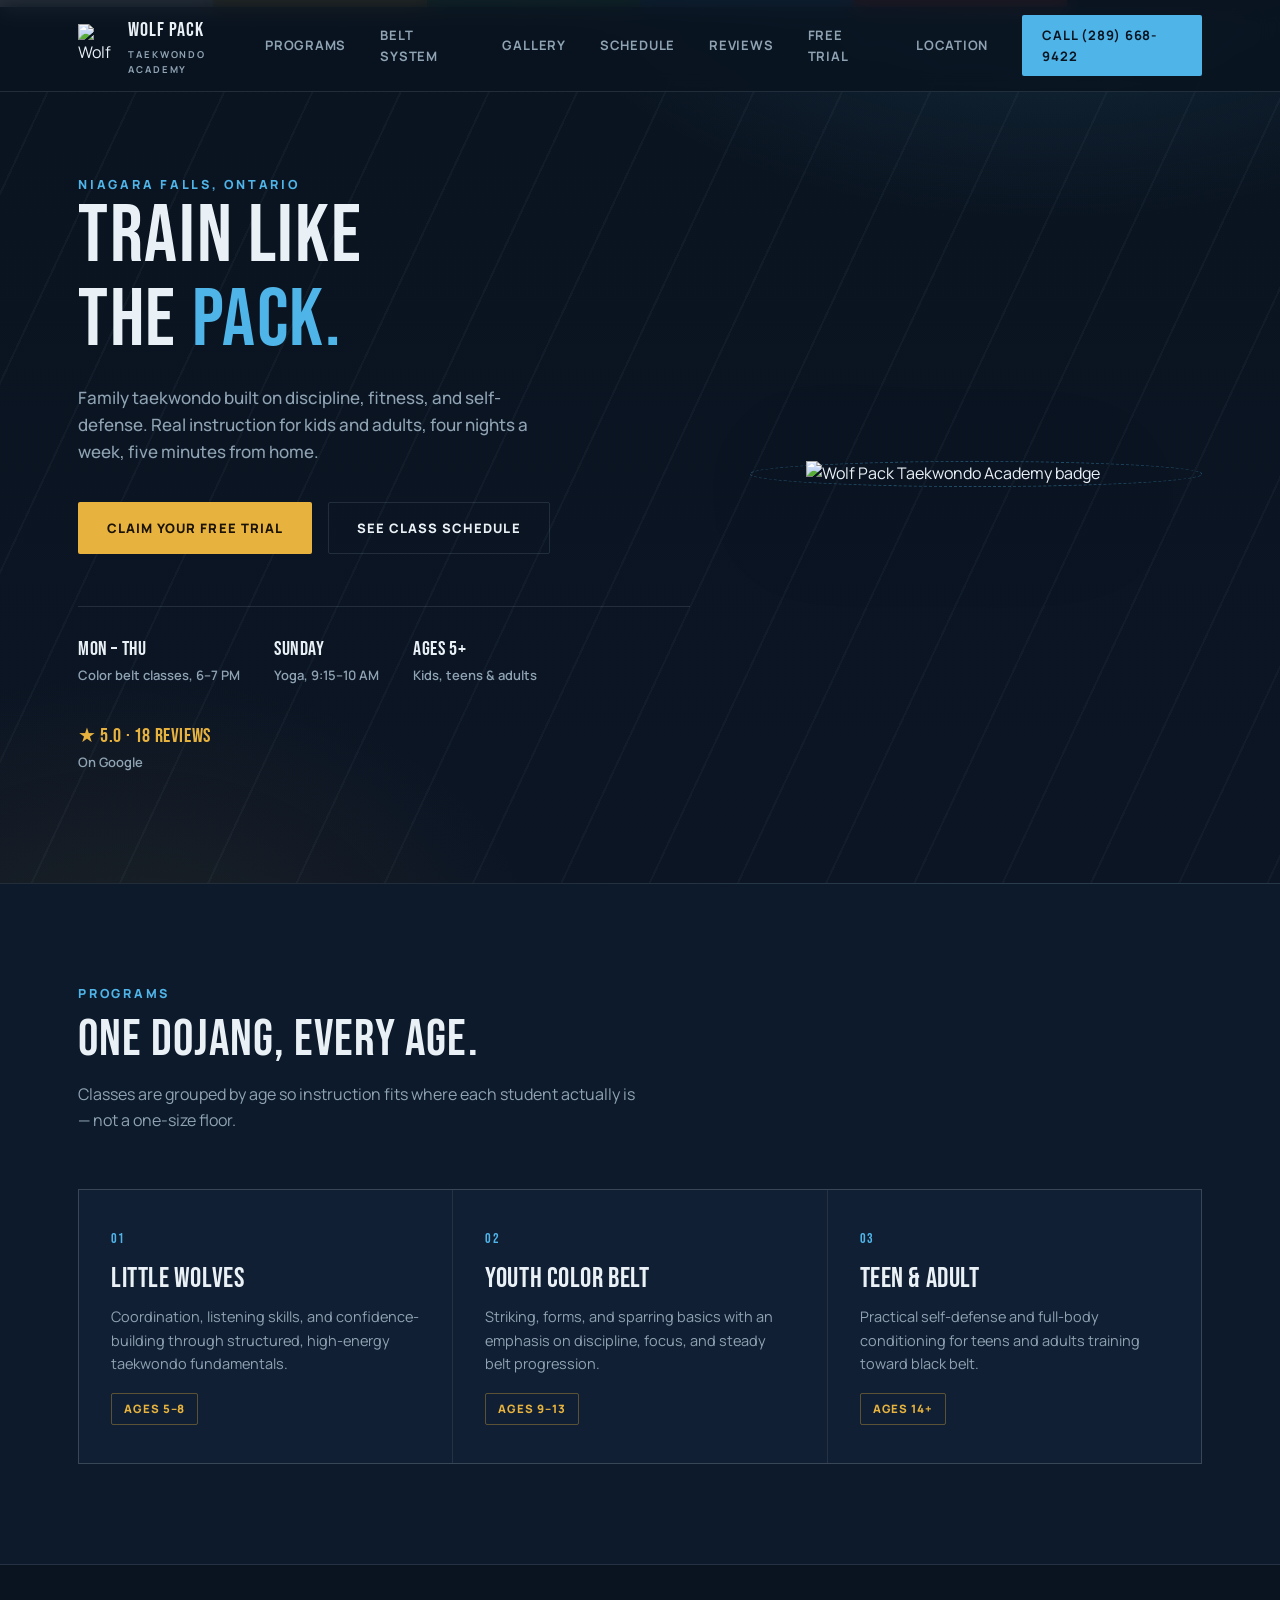
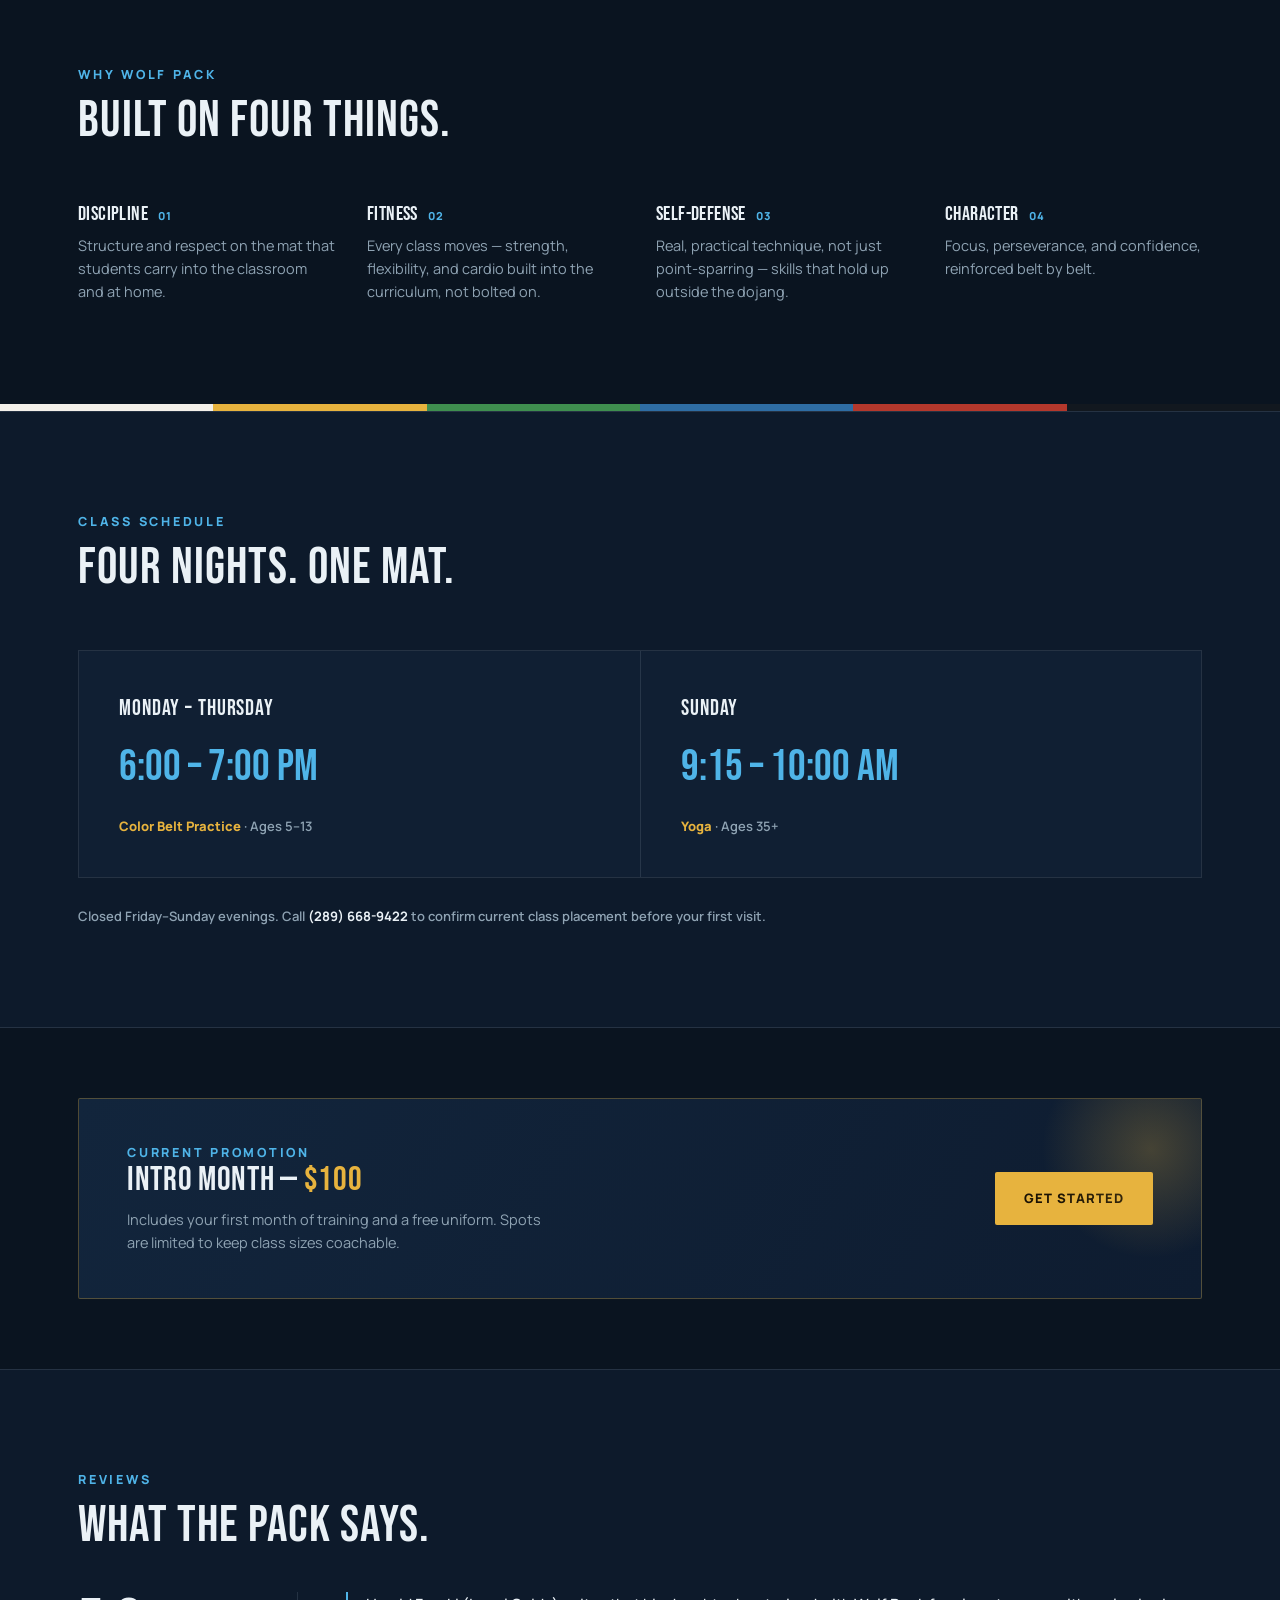
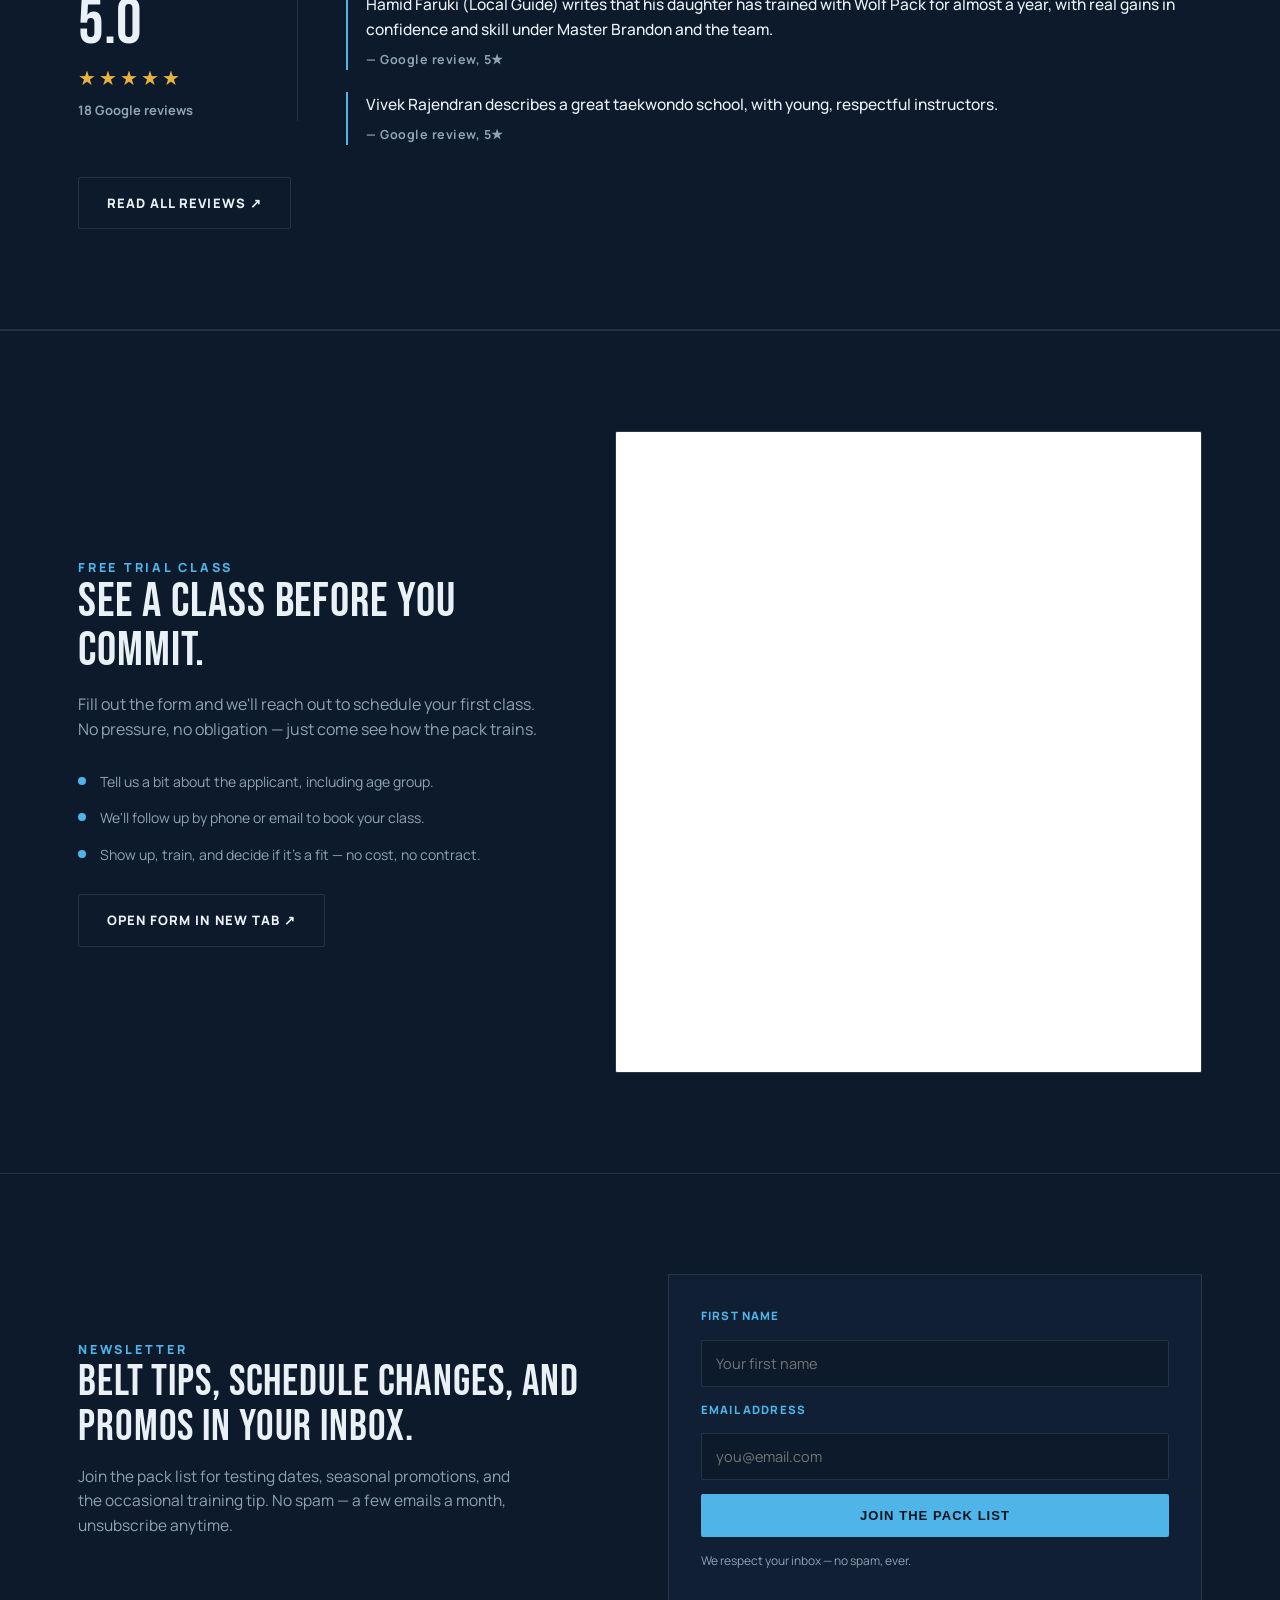
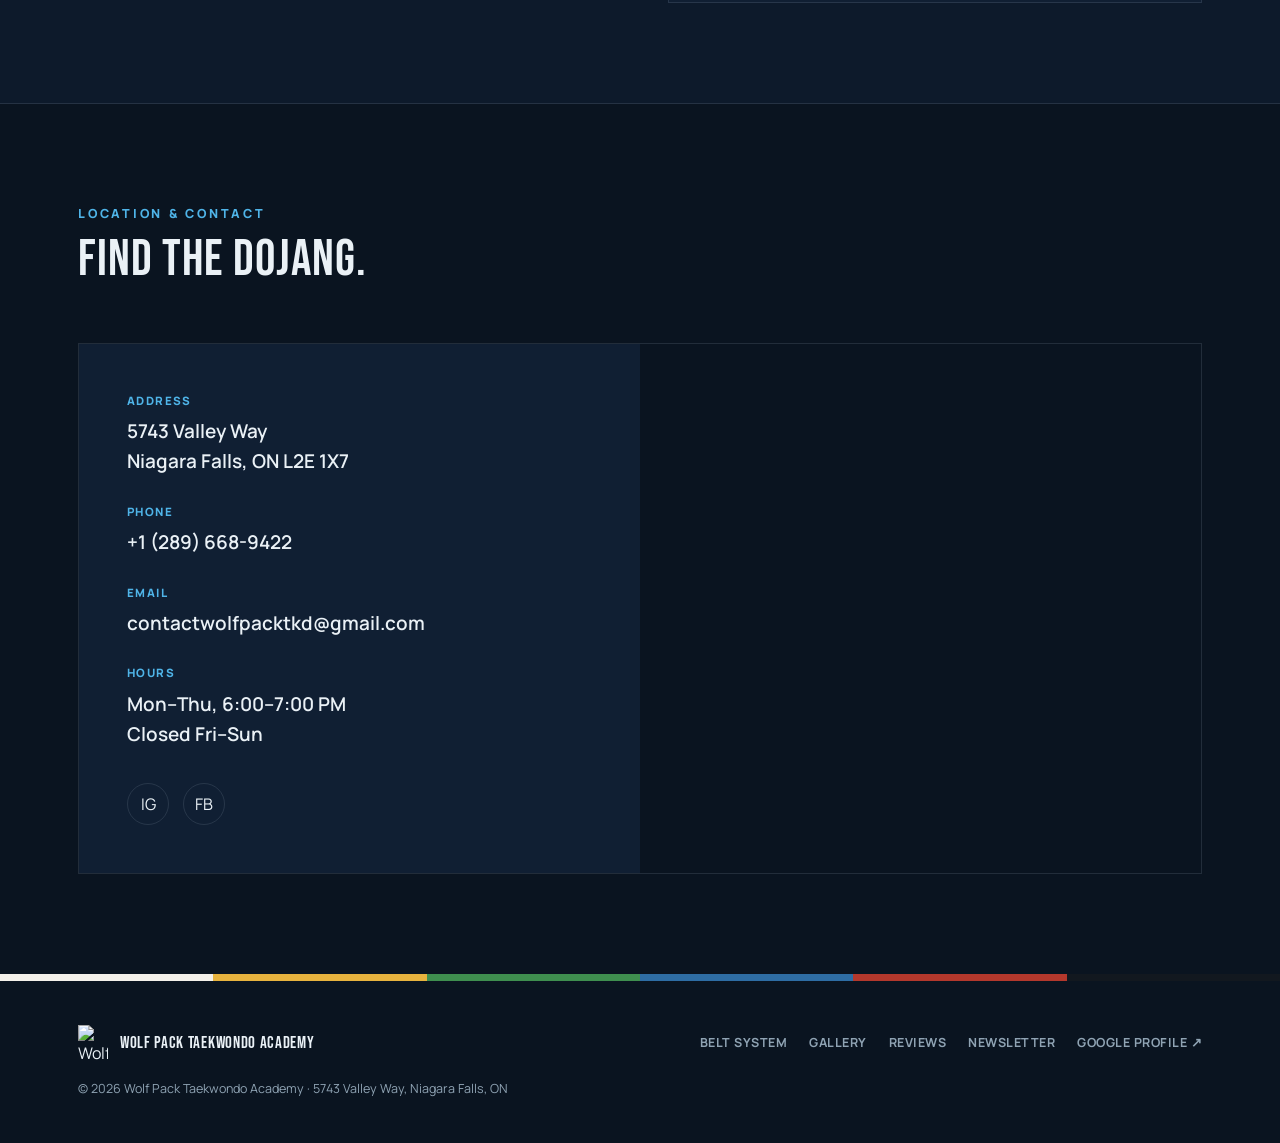
==== index.html @ 673fac6e "Update favicon link in index.html" ====
<!DOCTYPE html>
<html lang="en">
<head>
<meta charset="UTF-8">
<meta name="viewport" content="width=device-width, initial-scale=1.0">
<title>Wolf Pack Taekwondo Academy | Niagara Falls, ON</title>
<meta name="description" content="Family-friendly taekwondo in Niagara Falls. Kids and adult classes, self-defense, discipline, and fitness. Free trial class available.">
<link rel="icon" href="F76DD7DD-0D7C-486C-907F-10BBD2CFDD7D.JPG">
<link rel="preconnect" href="https://fonts.googleapis.com">
<link rel="preconnect" href="https://fonts.gstatic.com" crossorigin>
<link href="https://fonts.googleapis.com/css2?family=Bebas+Neue&family=Manrope:wght@400;500;600;700;800&display=swap" rel="stylesheet">
<style>
  :root{
    --ink:#0A1420;
    --panel:#101F33;
    --panel-2:#0D1A2B;
    --line: rgba(143,163,179,0.18);
    --steel:#8FA3B3;
    --frost:#EAF1F6;
    --ice:#4FB4E8;
    --ice-dim: rgba(79,180,232,0.14);
    --gold:#E7B33E;
    --belt-white:#F4F1EA;
    --belt-yellow:#E7B33E;
    --belt-green:#3F8F4F;
    --belt-blue:#2E6DA4;
    --belt-red:#B4382C;
    --belt-black:#12181F;
    --radius: 2px;
  }
  *{box-sizing:border-box; margin:0; padding:0;}
  html{scroll-behavior:smooth;}
  body{
    background:var(--ink);
    color:var(--frost);
    font-family:'Manrope', sans-serif;
    font-weight:400;
    line-height:1.6;
    -webkit-font-smoothing:antialiased;
    overflow-x:hidden;
  }
  h1,h2,h3,h4{
    font-family:'Bebas Neue', sans-serif;
    font-weight:400;
    letter-spacing:0.02em;
    line-height:1.02;
    text-transform:uppercase;
  }
  a{color:inherit; text-decoration:none;}
  img{max-width:100%; display:block;}
  .wrap{max-width:1180px; margin:0 auto; padding:0 28px;}
  .eyebrow{
    font-family:'Manrope', sans-serif;
    font-size:12.5px;
    font-weight:800;
    letter-spacing:0.22em;
    text-transform:uppercase;
    color:var(--ice);
  }

  /* ---------- Belt rank bar (signature element) ---------- */
  .beltbar{
    display:flex;
    width:100%;
    height:7px;
  }
  .beltbar span{flex:1; height:100%;}
  .beltbar .b-white{background:var(--belt-white);}
  .beltbar .b-yellow{background:var(--belt-yellow);}
  .beltbar .b-green{background:var(--belt-green);}
  .beltbar .b-blue{background:var(--belt-blue);}
  .beltbar .b-red{background:var(--belt-red);}
  .beltbar .b-black{background:var(--belt-black);}

  /* ---------- Nav ---------- */
  header{
    position:fixed; top:0; left:0; right:0; z-index:100;
    background:rgba(10,20,32,0.88);
    backdrop-filter: blur(10px);
    border-bottom:1px solid var(--line);
  }
  .navrow{
    display:flex; align-items:center; justify-content:space-between;
    padding:14px 28px;
    max-width:1180px; margin:0 auto;
  }
  .brand{display:flex; align-items:center; gap:12px;}
  .brand img{width:38px; height:44px; object-fit:contain;}
  .brand .name{font-family:'Bebas Neue'; font-size:20px; letter-spacing:0.05em;}
  .brand .name small{display:block; font-family:'Manrope'; font-size:9.5px; letter-spacing:0.2em; color:var(--steel); font-weight:700; text-transform:uppercase; margin-top:1px;}
  nav.links{display:flex; align-items:center; gap:34px;}
  nav.links a{
    font-size:13px; font-weight:700; letter-spacing:0.06em; text-transform:uppercase;
    color:var(--steel); transition:color .2s;
    position:relative;
  }
  nav.links a:hover{color:var(--frost);}
  .navcta{
    background:var(--ice); color:var(--ink) !important; padding:10px 20px;
    font-size:12.5px; font-weight:800; letter-spacing:0.08em; text-transform:uppercase;
    border-radius:var(--radius);
  }
  .navcta:hover{background:var(--frost);}
  .menutoggle{display:none; flex-direction:column; gap:5px; background:none; border:none; cursor:pointer; padding:6px;}
  .menutoggle span{width:24px; height:2px; background:var(--frost);}

  /* ---------- Hero ---------- */
  .hero{
    position:relative;
    padding:168px 0 110px;
    background:
      radial-gradient(ellipse 900px 500px at 82% -10%, rgba(79,180,232,0.16), transparent 60%),
      radial-gradient(ellipse 700px 500px at 10% 110%, rgba(231,179,62,0.08), transparent 60%),
      linear-gradient(180deg, #0A1420 0%, #0B1524 100%);
    border-bottom:1px solid var(--line);
    overflow:hidden;
  }
  .hero::before{
    content:"";
    position:absolute; inset:0;
    background-image:
      repeating-linear-gradient(115deg, transparent 0 78px, rgba(143,163,179,0.05) 78px 80px);
    pointer-events:none;
  }
  .herogrid{
    display:grid; grid-template-columns:1.15fr 0.85fr; gap:60px; align-items:center;
    position:relative;
  }
  .hero h1{
    font-size:clamp(48px, 6.4vw, 92px);
    color:var(--frost);
  }
  .hero h1 .accent{color:var(--ice);}
  .hero p.lede{
    margin-top:22px; max-width:480px; color:var(--steel); font-size:17px; font-weight:500;
  }
  .herobtns{display:flex; gap:16px; margin-top:36px; flex-wrap:wrap;}
  .btn{
    display:inline-flex; align-items:center; gap:10px;
    padding:15px 28px; font-size:13px; font-weight:800; letter-spacing:0.08em; text-transform:uppercase;
    border-radius:var(--radius); transition:transform .18s ease, background .2s, color .2s, border-color .2s;
    border:1px solid transparent;
  }
  .btn-primary{background:var(--gold); color:#1A1204;}
  .btn-primary:hover{transform:translateY(-2px); background:#F2C462;}
  .btn-ghost{border-color:var(--line); color:var(--frost);}
  .btn-ghost:hover{border-color:var(--ice); color:var(--ice); transform:translateY(-2px);}
  .herobadge{
    position:relative;
    display:flex; align-items:center; justify-content:center;
  }
  .herobadge .ring{
    position:absolute; inset:0; border-radius:50%;
    border:1px dashed rgba(79,180,232,0.35);
    animation: spin 34s linear infinite;
  }
  .herobadge img{
    width:100%; max-width:340px; border-radius:0;
    filter:drop-shadow(0 24px 50px rgba(0,0,0,0.55));
  }
  @keyframes spin{ to{ transform:rotate(360deg); } }
  @media (prefers-reduced-motion: reduce){ .herobadge .ring{animation:none;} }

  .hero-meta{
    display:flex; gap:34px; margin-top:52px; flex-wrap:wrap;
    border-top:1px solid var(--line); padding-top:26px;
  }
  .hero-meta div{font-size:13px; color:var(--steel); font-weight:600;}
  .hero-meta div b{display:block; color:var(--frost); font-family:'Bebas Neue'; font-size:20px; letter-spacing:0.03em; font-weight:400;}

  /* ---------- Section shell ---------- */
  section{padding:100px 0;}
  .sectionhead{max-width:640px; margin-bottom:56px;}
  .sectionhead h2{font-size:clamp(34px,4vw,52px); margin-top:10px; color:var(--frost);}
  .sectionhead p{color:var(--steel); margin-top:16px; font-size:16px; max-width:560px;}

  /* ---------- Programs ---------- */
  .programs{background:var(--panel-2); border-bottom:1px solid var(--line);}
  .progrid{display:grid; grid-template-columns:repeat(3, 1fr); gap:1px; background:var(--line); border:1px solid var(--line);}
  .progcard{
    background:var(--panel); padding:38px 32px; position:relative;
    transition:background .25s;
  }
  .progcard:hover{background:#132842;}
  .progcard .num{font-family:'Bebas Neue'; font-size:14px; color:var(--ice); letter-spacing:0.1em;}
  .progcard h3{font-size:28px; margin-top:14px; color:var(--frost);}
  .progcard p{color:var(--steel); font-size:14.5px; margin-top:12px;}
  .progcard .agepill{
    display:inline-block; margin-top:18px; font-size:11.5px; font-weight:800; letter-spacing:0.08em;
    text-transform:uppercase; color:var(--gold); border:1px solid rgba(231,179,62,0.35); padding:6px 12px; border-radius:2px;
  }

  /* ---------- Values ---------- */
  .values{padding-top:100px;}
  .valuegrid{display:grid; grid-template-columns:repeat(4,1fr); gap:32px;}
  .valuecard h4{font-size:20px; color:var(--frost); display:flex; align-items:baseline; gap:10px;}
  .valuecard h4 span{font-family:'Manrope'; font-size:11px; color:var(--ice); font-weight:800; letter-spacing:0.1em;}
  .valuecard p{color:var(--steel); font-size:14.5px; margin-top:10px;}

  /* ---------- Schedule ---------- */
  .schedule{background:var(--panel-2); border-top:1px solid var(--line); border-bottom:1px solid var(--line);}
  .schedwrap{display:grid; grid-template-columns:1fr 1fr; gap:0; border:1px solid var(--line);}
  .schedcol{padding:40px; background:var(--panel);}
  .schedcol + .schedcol{border-left:1px solid var(--line);}
  .schedcol .day{font-family:'Bebas Neue'; font-size:22px; letter-spacing:0.04em; color:var(--frost);}
  .schedcol .time{font-family:'Bebas Neue'; font-size:44px; color:var(--ice); margin-top:6px;}
  .schedcol .tag{margin-top:14px; font-size:13px; color:var(--steel); font-weight:600;}
  .schedcol .tag b{color:var(--gold); font-weight:800;}
  .closednote{margin-top:28px; font-size:13px; color:var(--steel); font-weight:600;}
  .closednote b{color:var(--frost);}

  /* ---------- Promo ---------- */
  .promo{
    padding:70px 0;
  }
  .promobox{
    display:flex; align-items:center; justify-content:space-between; gap:40px; flex-wrap:wrap;
    background:linear-gradient(120deg, #12253C, #0E1C30);
    border:1px solid rgba(231,179,62,0.3);
    padding:44px 48px;
    border-radius:2px;
    position:relative;
    overflow:hidden;
  }
  .promobox::after{
    content:"";
    position:absolute; right:-60px; top:-60px; width:220px; height:220px;
    background:radial-gradient(circle, rgba(231,179,62,0.25), transparent 70%);
  }
  .promobox h3{font-size:34px; color:var(--frost);}
  .promobox h3 span{color:var(--gold);}
  .promobox p{color:var(--steel); margin-top:10px; font-size:14.5px; max-width:420px;}

  /* ---------- CTA / Free trial ---------- */
  .trial{background:var(--panel-2); border-top:1px solid var(--line);}
  .trialgrid{display:grid; grid-template-columns:0.9fr 1.1fr; gap:56px; align-items:center;}
  .trialgrid h2{font-size:clamp(32px,4vw,48px); color:var(--frost);}
  .trialgrid p{color:var(--steel); margin-top:16px; font-size:16px; max-width:460px;}
  .trialsteps{margin-top:28px; display:flex; flex-direction:column; gap:14px;}
  .trialsteps div{display:flex; gap:14px; align-items:flex-start; font-size:14px; color:var(--steel);}
  .trialsteps .dot{width:8px; height:8px; border-radius:50%; background:var(--ice); margin-top:6px; flex-shrink:0;}
  .trialframe{
    border:1px solid var(--line); background:var(--panel); border-radius:2px; overflow:hidden;
  }
  .trialframe iframe{width:100%; height:640px; border:none; display:block; background:#fff;}

  /* ---------- Contact ---------- */
  .contact{padding-top:100px;}
  .contactgrid{display:grid; grid-template-columns:1fr 1fr; gap:0; border:1px solid var(--line);}
  .contactinfo{padding:48px; background:var(--panel);}
  .contactinfo .row{margin-bottom:26px;}
  .contactinfo .row .lbl{font-size:11.5px; font-weight:800; letter-spacing:0.12em; text-transform:uppercase; color:var(--ice);}
  .contactinfo .row .val{font-size:19px; margin-top:6px; color:var(--frost); font-weight:600;}
  .contactinfo .row .val a:hover{color:var(--ice);}
  .socialrow{display:flex; gap:14px; margin-top:34px;}
  .socialrow a{
    width:42px; height:42px; border:1px solid var(--line); border-radius:50%;
    display:flex; align-items:center; justify-content:center; transition:.2s;
  }
  .socialrow a:hover{border-color:var(--ice); color:var(--ice);}
  .mapbox iframe{width:100%; height:100%; min-height:420px; border:none; filter:grayscale(0.3) contrast(1.05);}

  /* ---------- Reviews teaser ---------- */
  .reviewsteaser{background:var(--panel-2); border-top:1px solid var(--line); border-bottom:1px solid var(--line);}
  .ratingrow{display:grid; grid-template-columns:220px 1fr; gap:48px; align-items:flex-start;}
  .ratingbig{display:flex; flex-direction:column; gap:6px; border-right:1px solid var(--line); padding-right:40px;}
  .ratingbig .num{font-family:'Bebas Neue'; font-size:64px; color:var(--frost); line-height:1;}
  .ratingbig .stars{color:var(--gold); font-size:20px; letter-spacing:3px;}
  .ratingbig .count{font-size:13px; color:var(--steel); font-weight:700;}
  .teaserquotes{display:flex; flex-direction:column; gap:22px;}
  .teaserquotes blockquote{font-size:15.5px; color:var(--frost); font-weight:500; line-height:1.6; border-left:2px solid var(--ice); padding-left:18px;}
  .teaserquotes blockquote cite{display:block; margin-top:8px; font-style:normal; font-size:12.5px; color:var(--steel); font-weight:700; letter-spacing:0.04em;}
  @media (max-width:700px){ .ratingrow{grid-template-columns:1fr;} .ratingbig{border-right:none; border-bottom:1px solid var(--line); padding-right:0; padding-bottom:24px; flex-direction:row; align-items:baseline; gap:14px;} }

  /* ---------- Newsletter ---------- */
  .newsletter{background:var(--panel-2); border-top:1px solid var(--line); border-bottom:1px solid var(--line);}
  .newsgrid{display:grid; grid-template-columns:1fr 1fr; gap:56px; align-items:center;}
  .newsgrid h2{font-size:clamp(30px,3.6vw,44px); color:var(--frost);}
  .newsgrid p{color:var(--steel); margin-top:14px; font-size:15.5px; max-width:440px;}
  .newsform{display:flex; flex-direction:column; gap:14px; background:var(--panel); border:1px solid var(--line); padding:32px;}
  .newsform label{font-size:11.5px; font-weight:800; letter-spacing:0.1em; text-transform:uppercase; color:var(--ice);}
  .newsform input[type="email"], .newsform input[type="text"]{
    width:100%; padding:13px 14px; background:var(--panel-2); border:1px solid var(--line); color:var(--frost);
    font-family:'Manrope'; font-size:14.5px; border-radius:2px; outline:none; transition:border-color .2s;
  }
  .newsform input[type="email"]:focus, .newsform input[type="text"]:focus{border-color:var(--ice);}
  .newsform button{
    background:var(--ice); color:var(--ink); border:none; padding:14px 20px; font-weight:800;
    font-size:13px; letter-spacing:0.08em; text-transform:uppercase; cursor:pointer; border-radius:2px; transition:background .2s;
  }
  .newsform button:hover{background:var(--frost);}
  .newsform .fineprint{font-size:12px; color:var(--steel);}
  /* honeypot field, hidden from real users */
  .hp-field{position:absolute; left:-9999px; top:-9999px;}

  /* ---------- Footer ---------- */
  footer{padding:44px 0; background:var(--ink);}
  .footrow{display:flex; align-items:center; justify-content:space-between; flex-wrap:wrap; gap:18px;}
  .footbrand{display:flex; align-items:center; gap:12px;}
  .footbrand img{width:30px; height:36px; object-fit:contain;}
  .footbrand span{font-family:'Bebas Neue'; font-size:17px; letter-spacing:0.04em;}
  footer .fine{font-size:12.5px; color:var(--steel);}
  .footlinks{display:flex; gap:22px; flex-wrap:wrap;}
  .footlinks a{font-size:12.5px; font-weight:700; letter-spacing:0.04em; text-transform:uppercase; color:var(--steel); transition:color .2s;}
  .footlinks a:hover{color:var(--ice);}
  footer .footrow{align-items:center;}

  @media (max-width: 880px){
    nav.links{display:none;}
    .menutoggle{display:flex;}
    .herogrid{grid-template-columns:1fr; gap:44px;}
    .herobadge{order:-1; max-width:260px; margin:0 auto;}
    .progrid{grid-template-columns:1fr;}
    .valuegrid{grid-template-columns:1fr 1fr;}
    .schedwrap{grid-template-columns:1fr;}
    .schedcol + .schedcol{border-left:none; border-top:1px solid var(--line);}
    .trialgrid{grid-template-columns:1fr;}
    .contactgrid{grid-template-columns:1fr;}
    .promobox{flex-direction:column; align-items:flex-start;}
  }
  @media (max-width: 520px){
    .valuegrid{grid-template-columns:1fr;}
    .hero{padding:140px 0 80px;}
  }
</style>
</head>
<body>

<div class="beltbar" aria-hidden="true">
  <span class="b-white"></span><span class="b-yellow"></span><span class="b-green"></span>
  <span class="b-blue"></span><span class="b-red"></span><span class="b-black"></span>
</div>

<header>
  <div class="navrow">
    <a href="#top" class="brand">
      <img src="logo.jpg" alt="Wolf Pack Taekwondo Academy logo">
      <span class="name">WOLF PACK<small>Taekwondo Academy</small></span>
    </a>
    <nav class="links">
      <a href="index.html#programs">Programs</a>
      <a href="programs.html">Belt System</a>
      <a href="gallery.html">Gallery</a>
      <a href="index.html#schedule">Schedule</a>
      <a href="reviews.html">Reviews</a>
      <a href="index.html#trial">Free Trial</a>
      <a href="index.html#contact">Location</a>
      <a href="tel:+12896689422" class="navcta">Call (289) 668-9422</a>
    </nav>
    <button class="menutoggle" id="menutoggle" aria-label="Toggle menu"><span></span><span></span><span></span></button>
  </div>
</header>

<div id="top"></div>

<section class="hero">
  <div class="wrap herogrid">
    <div>
      <div class="eyebrow">Niagara Falls, Ontario</div>
      <h1>Train like<br>the <span class="accent">pack.</span></h1>
      <p class="lede">Family taekwondo built on discipline, fitness, and self-defense. Real instruction for kids and adults, four nights a week, five minutes from home.</p>
      <div class="herobtns">
        <a href="#trial" class="btn btn-primary">Claim Your Free Trial</a>
        <a href="#schedule" class="btn btn-ghost">See Class Schedule</a>
      </div>
      <div class="hero-meta">
        <div><b>Mon – Thu</b>Color belt classes, 6–7 PM</div>
        <div><b>Sunday</b>Yoga, 9:15–10 AM</div>
        <div><b>Ages 5+</b>Kids, teens &amp; adults</div>
        <div><a href="reviews.html" style="color:inherit;"><b style="color:var(--gold);">★ 5.0 · 18 reviews</b>On Google</a></div>
      </div>
    </div>
    <div class="herobadge">
      <div class="ring"></div>
      <img src="logo.jpg" alt="Wolf Pack Taekwondo Academy badge">
    </div>
  </div>
</section>

<section class="programs" id="programs">
  <div class="wrap">
    <div class="sectionhead">
      <div class="eyebrow">Programs</div>
      <h2>One dojang, every age.</h2>
      <p>Classes are grouped by age so instruction fits where each student actually is — not a one-size floor.</p>
    </div>
  </div>
  <div class="wrap">
    <div class="progrid">
      <div class="progcard">
        <div class="num">01</div>
        <h3>Little Wolves</h3>
        <p>Coordination, listening skills, and confidence-building through structured, high-energy taekwondo fundamentals.</p>
        <span class="agepill">Ages 5–8</span>
      </div>
      <div class="progcard">
        <div class="num">02</div>
        <h3>Youth Color Belt</h3>
        <p>Striking, forms, and sparring basics with an emphasis on discipline, focus, and steady belt progression.</p>
        <span class="agepill">Ages 9–13</span>
      </div>
      <div class="progcard">
        <div class="num">03</div>
        <h3>Teen &amp; Adult</h3>
        <p>Practical self-defense and full-body conditioning for teens and adults training toward black belt.</p>
        <span class="agepill">Ages 14+</span>
      </div>
    </div>
  </div>
</section>

<section class="values">
  <div class="wrap">
    <div class="sectionhead">
      <div class="eyebrow">Why Wolf Pack</div>
      <h2>Built on four things.</h2>
    </div>
    <div class="valuegrid">
      <div class="valuecard">
        <h4>Discipline <span>01</span></h4>
        <p>Structure and respect on the mat that students carry into the classroom and at home.</p>
      </div>
      <div class="valuecard">
        <h4>Fitness <span>02</span></h4>
        <p>Every class moves — strength, flexibility, and cardio built into the curriculum, not bolted on.</p>
      </div>
      <div class="valuecard">
        <h4>Self-Defense <span>03</span></h4>
        <p>Real, practical technique, not just point-sparring — skills that hold up outside the dojang.</p>
      </div>
      <div class="valuecard">
        <h4>Character <span>04</span></h4>
        <p>Focus, perseverance, and confidence, reinforced belt by belt.</p>
      </div>
    </div>
  </div>
</section>

<div class="beltbar" aria-hidden="true">
  <span class="b-white"></span><span class="b-yellow"></span><span class="b-green"></span>
  <span class="b-blue"></span><span class="b-red"></span><span class="b-black"></span>
</div>

<section class="schedule" id="schedule">
  <div class="wrap">
    <div class="sectionhead">
      <div class="eyebrow">Class Schedule</div>
      <h2>Four nights. One mat.</h2>
    </div>
    <div class="schedwrap">
      <div class="schedcol">
        <div class="day">Monday – Thursday</div>
        <div class="time">6:00 – 7:00 PM</div>
        <div class="tag"><b>Color Belt Practice</b> · Ages 5–13</div>
      </div>
      <div class="schedcol">
        <div class="day">Sunday</div>
        <div class="time">9:15 – 10:00 AM</div>
        <div class="tag"><b>Yoga</b> · Ages 35+</div>
      </div>
    </div>
    <p class="closednote">Closed Friday–Sunday evenings. Call <b>(289) 668-9422</b> to confirm current class placement before your first visit.</p>
  </div>
</section>

<section class="promo">
  <div class="wrap">
    <div class="promobox">
      <div>
        <div class="eyebrow">Current Promotion</div>
        <h3>Intro month — <span>$100</span></h3>
        <p>Includes your first month of training and a free uniform. Spots are limited to keep class sizes coachable.</p>
      </div>
      <a href="#trial" class="btn btn-primary">Get Started</a>
    </div>
  </div>
</section>

<section class="reviewsteaser">
  <div class="wrap">
    <div class="sectionhead" style="margin-bottom:40px;">
      <div class="eyebrow">Reviews</div>
      <h2>What the pack says.</h2>
    </div>
    <div class="ratingrow">
      <div class="ratingbig">
        <span class="num">5.0</span>
        <span class="stars">★★★★★</span>
        <span class="count">18 Google reviews</span>
      </div>
      <div class="teaserquotes">
        <blockquote>Hamid Faruki (Local Guide) writes that his daughter has trained with Wolf Pack for almost a year, with real gains in confidence and skill under Master Brandon and the team.<cite>— Google review, 5★</cite></blockquote>
        <blockquote>Vivek Rajendran describes a great taekwondo school, with young, respectful instructors.<cite>— Google review, 5★</cite></blockquote>
      </div>
    </div>
    <a href="reviews.html" class="btn btn-ghost" style="margin-top:32px;">Read All Reviews ↗</a>
  </div>
</section>

<section class="trial" id="trial">
  <div class="wrap trialgrid">
    <div>
      <div class="eyebrow">Free Trial Class</div>
      <h2>See a class before you commit.</h2>
      <p>Fill out the form and we'll reach out to schedule your first class. No pressure, no obligation — just come see how the pack trains.</p>
      <div class="trialsteps">
        <div><span class="dot"></span>Tell us a bit about the applicant, including age group.</div>
        <div><span class="dot"></span>We'll follow up by phone or email to book your class.</div>
        <div><span class="dot"></span>Show up, train, and decide if it's a fit — no cost, no contract.</div>
      </div>
      <a href="https://docs.google.com/forms/d/e/1FAIpQLSfTNeR1VpeJiexW_x38HFV-NYzctHQN_1Mstd2_U5ajFtnBDw/viewform" target="_blank" rel="noopener" class="btn btn-ghost" style="margin-top:28px;">Open Form in New Tab ↗</a>
    </div>
    <div class="trialframe">
      <iframe src="https://docs.google.com/forms/d/e/1FAIpQLSfTNeR1VpeJiexW_x38HFV-NYzctHQN_1Mstd2_U5ajFtnBDw/viewform?embedded=true" title="Wolf Pack Taekwondo free trial signup form">Loading…</iframe>
    </div>
  </div>
</section>

<section class="newsletter" id="newsletter">
  <div class="wrap newsgrid">
    <div>
      <div class="eyebrow">Newsletter</div>
      <h2>Belt tips, schedule changes, and promos in your inbox.</h2>
      <p>Join the pack list for testing dates, seasonal promotions, and the occasional training tip. No spam — a few emails a month, unsubscribe anytime.</p>
    </div>

    <!--
      MAILCHIMP SETUP — read before publishing:
      1. In Mailchimp: Audience > Signup forms > Embedded forms.
      2. Copy the "action" URL from the generated <form> tag (looks like
         https://xxxx.usXX.list-manage.com/subscribe/post?u=XXXXXXXXXX&id=YYYYYYYY&f_id=ZZZZZZZ)
      3. Replace MAILCHIMP_FORM_ACTION_URL below with that exact URL.
      4. Replace the two hidden "u" and "id" values below with the u= and id= values from that same URL.
      5. Leave the honeypot field (name starting with "b_") exactly as-is — it blocks spam bots.
    -->
    <form action="MAILCHIMP_FORM_ACTION_URL" method="post" id="mc-embedded-subscribe-form" name="mc-embedded-subscribe-form" class="newsform" target="_blank" novalidate>
      <label for="mce-FNAME">First Name</label>
      <input type="text" name="FNAME" id="mce-FNAME" placeholder="Your first name">

      <label for="mce-EMAIL">Email Address</label>
      <input type="email" name="EMAIL" id="mce-EMAIL" placeholder="you@email.com" required>

      <!-- Honeypot field — required by Mailchimp to prevent bot signups. Do not remove or style visible. -->
      <div class="hp-field" aria-hidden="true">
        <input type="text" name="b_MAILCHIMP_U_VALUE_MAILCHIMP_ID_VALUE" tabindex="-1" value="">
      </div>

      <button type="submit" name="subscribe">Join the Pack List</button>
      <div class="fineprint">We respect your inbox — no spam, ever.</div>
    </form>
  </div>
</section>

<section class="contact" id="contact">
  <div class="wrap">
    <div class="sectionhead">
      <div class="eyebrow">Location &amp; Contact</div>
      <h2>Find the dojang.</h2>
    </div>
    <div class="contactgrid">
      <div class="contactinfo">
        <div class="row">
          <div class="lbl">Address</div>
          <div class="val"><a href="https://maps.google.com/?q=5743+Valley+Way,+Niagara+Falls,+ON+L2E+1X7" target="_blank" rel="noopener">5743 Valley Way<br>Niagara Falls, ON L2E 1X7</a></div>
        </div>
        <div class="row">
          <div class="lbl">Phone</div>
          <div class="val"><a href="tel:+12896689422">+1 (289) 668-9422</a></div>
        </div>
        <div class="row">
          <div class="lbl">Email</div>
          <div class="val"><a href="mailto:contactwolfpacktkd@gmail.com">contactwolfpacktkd@gmail.com</a></div>
        </div>
        <div class="row">
          <div class="lbl">Hours</div>
          <div class="val">Mon–Thu, 6:00–7:00 PM<br>Closed Fri–Sun</div>
        </div>
        <div class="socialrow">
          <a href="https://www.instagram.com/wolfpack_tkd/" target="_blank" rel="noopener" aria-label="Instagram">IG</a>
          <a href="https://www.facebook.com/p/Wolf-Pack-Taekwondo-Academy-61567306346902/" target="_blank" rel="noopener" aria-label="Facebook">FB</a>
        </div>
      </div>
      <div class="mapbox">
        <iframe src="https://maps.google.com/maps?q=5743%20Valley%20Way%20Niagara%20Falls%20ON%20L2E%201X7&t=&z=15&ie=UTF8&iwloc=&output=embed" title="Map to Wolf Pack Taekwondo Academy" loading="lazy"></iframe>
      </div>
    </div>
  </div>
</section>

<div class="beltbar" aria-hidden="true">
  <span class="b-white"></span><span class="b-yellow"></span><span class="b-green"></span>
  <span class="b-blue"></span><span class="b-red"></span><span class="b-black"></span>
</div>

<footer>
  <div class="wrap footrow">
    <div class="footbrand">
      <img src="logo.jpg" alt="Wolf Pack Taekwondo Academy">
      <span>WOLF PACK TAEKWONDO ACADEMY</span>
    </div>
    <div class="footlinks">
      <a href="programs.html">Belt System</a>
      <a href="gallery.html">Gallery</a>
      <a href="reviews.html">Reviews</a>
      <a href="index.html#newsletter">Newsletter</a>
      <a href="https://www.google.com/maps?cid=16215222705460668783" target="_blank" rel="noopener">Google Profile ↗</a>
    </div>
    <div class="fine">&copy; <span id="year"></span> Wolf Pack Taekwondo Academy · 5743 Valley Way, Niagara Falls, ON</div>
  </div>
</footer>

<script>
  document.getElementById('year').textContent = new Date().getFullYear();
  const toggle = document.getElementById('menutoggle');
  const links = document.querySelector('nav.links');
  toggle.addEventListener('click', () => {
    const open = links.style.display === 'flex';
    links.style.display = open ? 'none' : 'flex';
    links.style.cssText += open ? '' : 'position:absolute; top:64px; left:0; right:0; flex-direction:column; background:#0A1420; padding:24px 28px; border-bottom:1px solid rgba(143,163,179,0.18); gap:20px; align-items:flex-start;';
  });
</script>

</body>
</html>
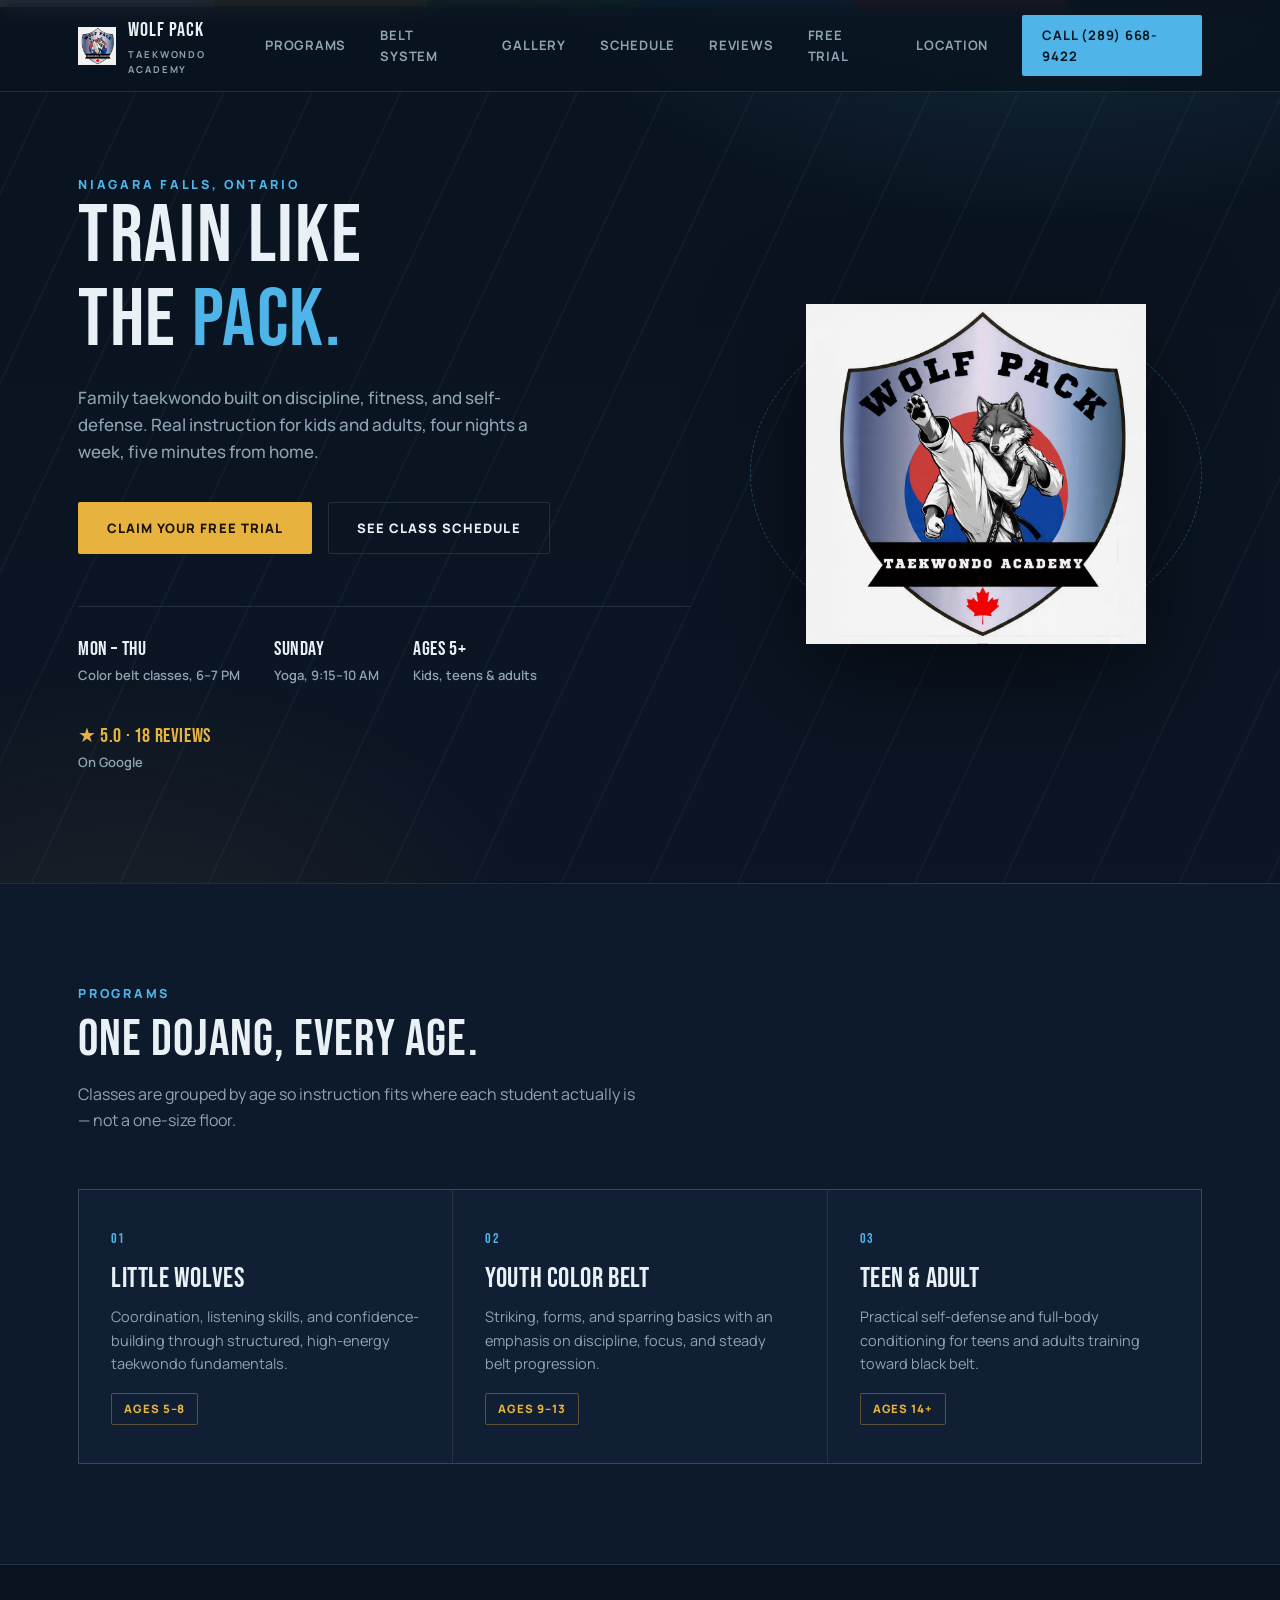
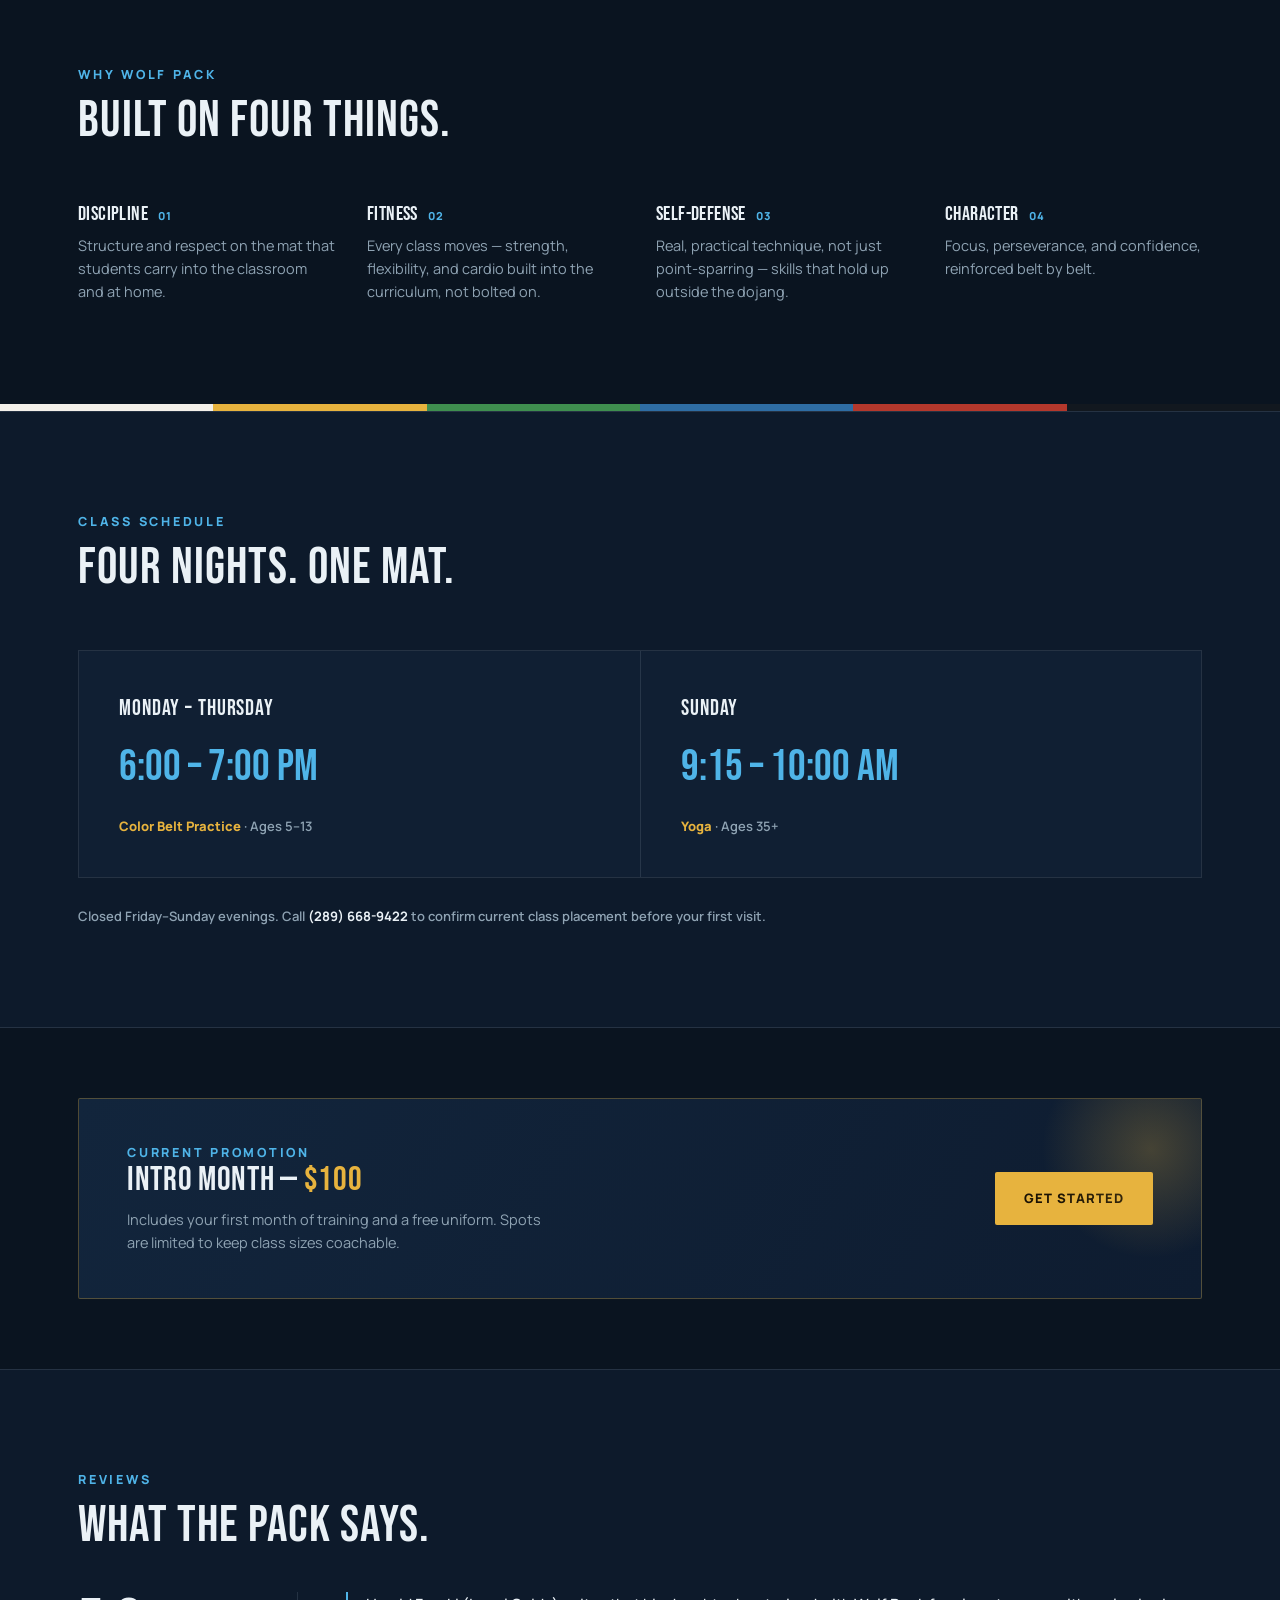
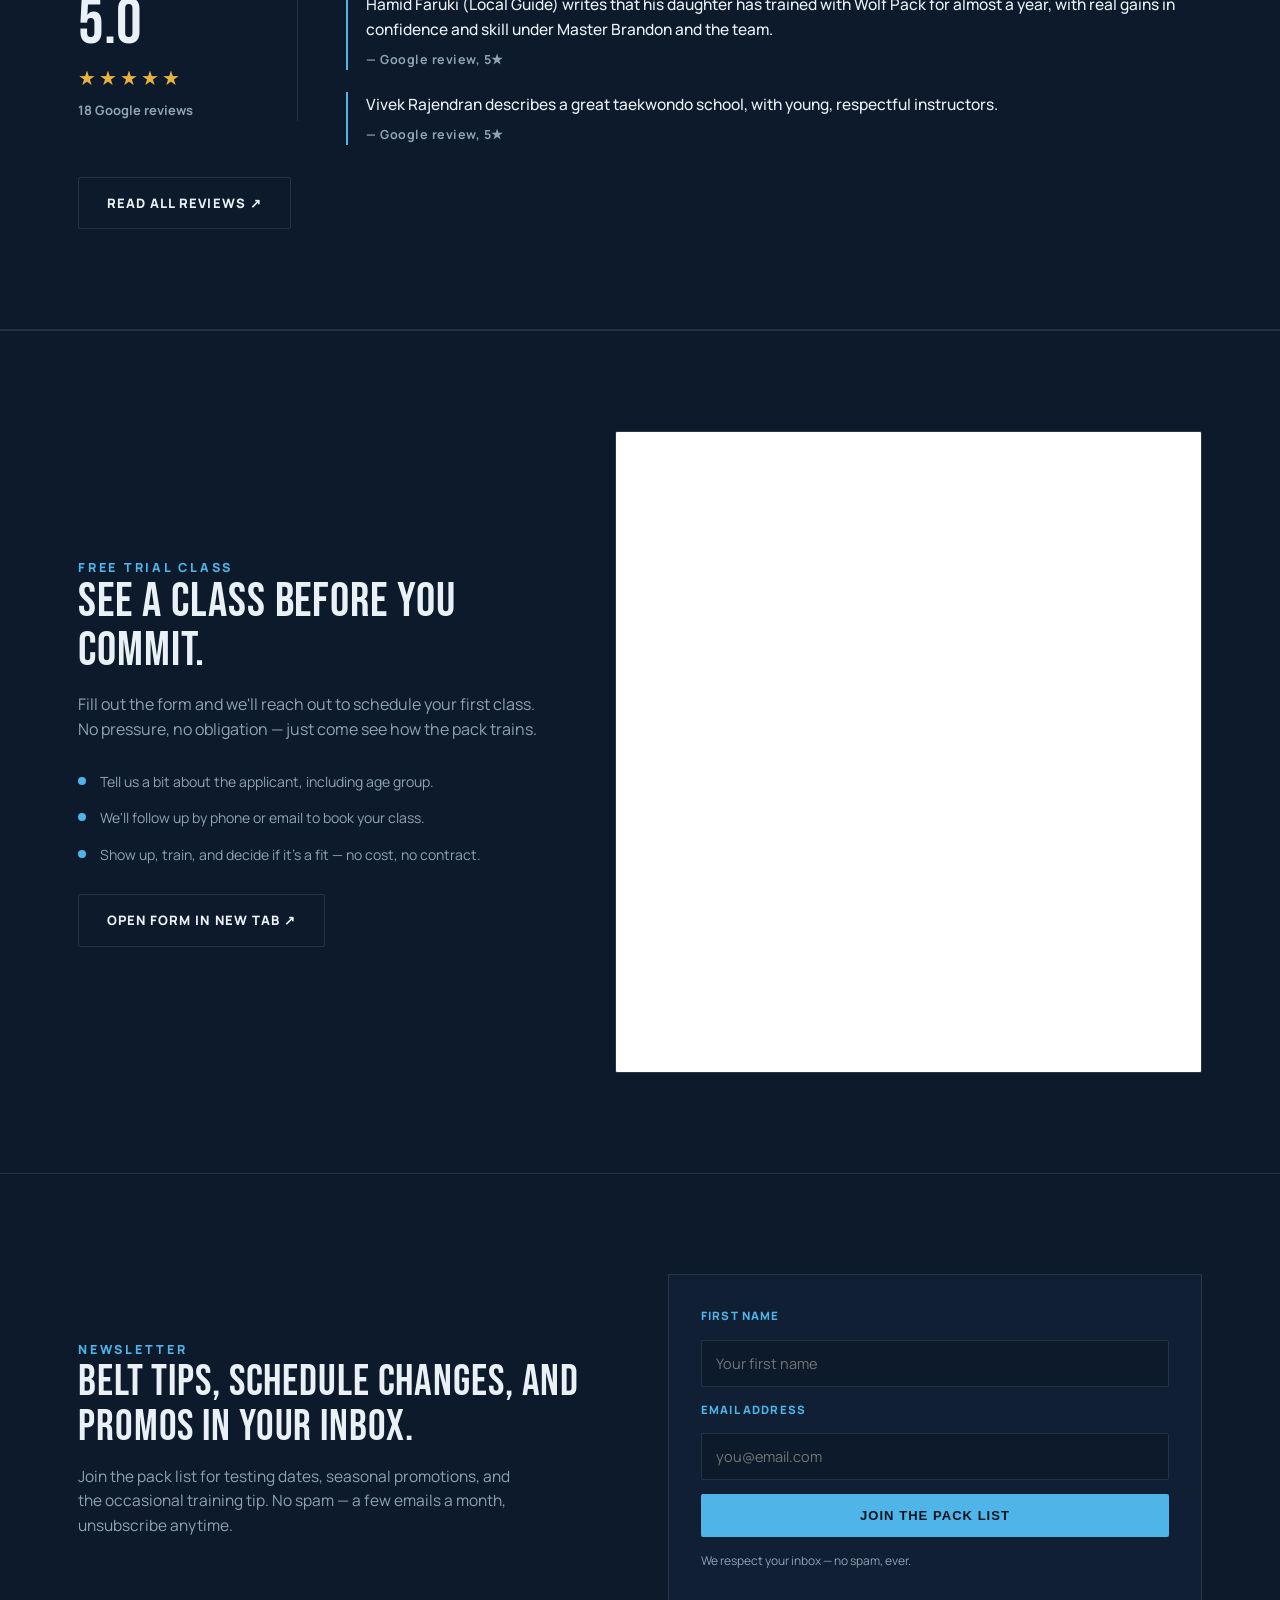
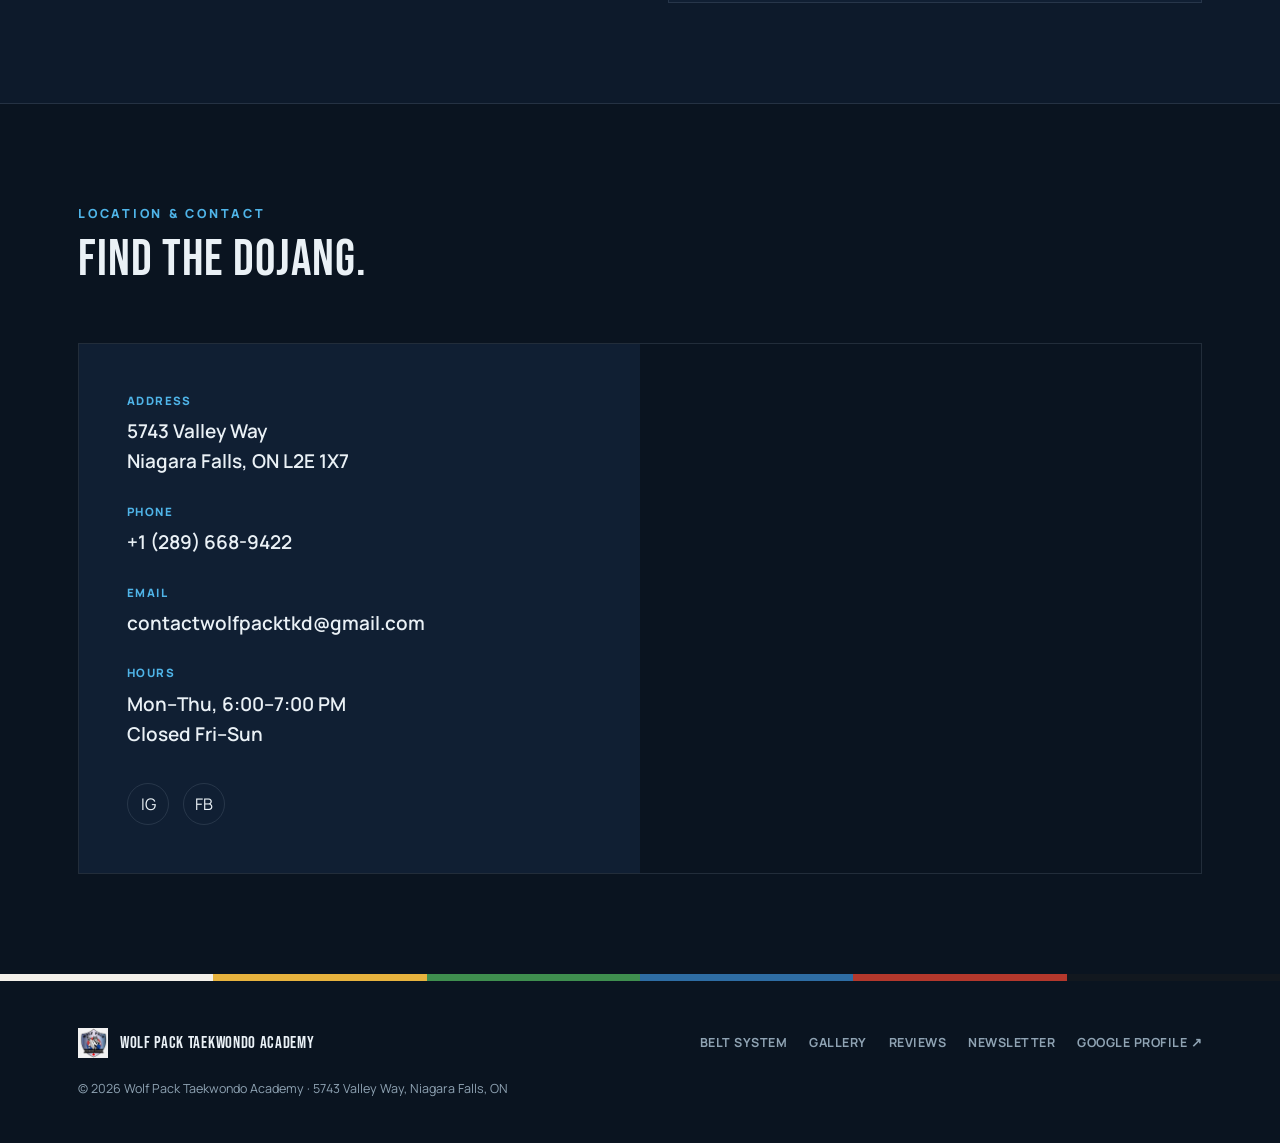
==== commit 60dde92b: "Update index.html" ====
--- a/index.html
+++ b/index.html
@@ -5,7 +5,7 @@
 <meta name="viewport" content="width=device-width, initial-scale=1.0">
 <title>Wolf Pack Taekwondo Academy | Niagara Falls, ON</title>
 <meta name="description" content="Family-friendly taekwondo in Niagara Falls. Kids and adult classes, self-defense, discipline, and fitness. Free trial class available.">
-<link rel="icon" href="F76DD7DD-0D7C-486C-907F-10BBD2CFDD7D.JPG">
+<link rel="icon" href="logo.jpg">
 <link rel="preconnect" href="https://fonts.googleapis.com">
 <link rel="preconnect" href="https://fonts.gstatic.com" crossorigin>
 <link href="https://fonts.googleapis.com/css2?family=Bebas+Neue&family=Manrope:wght@400;500;600;700;800&display=swap" rel="stylesheet">
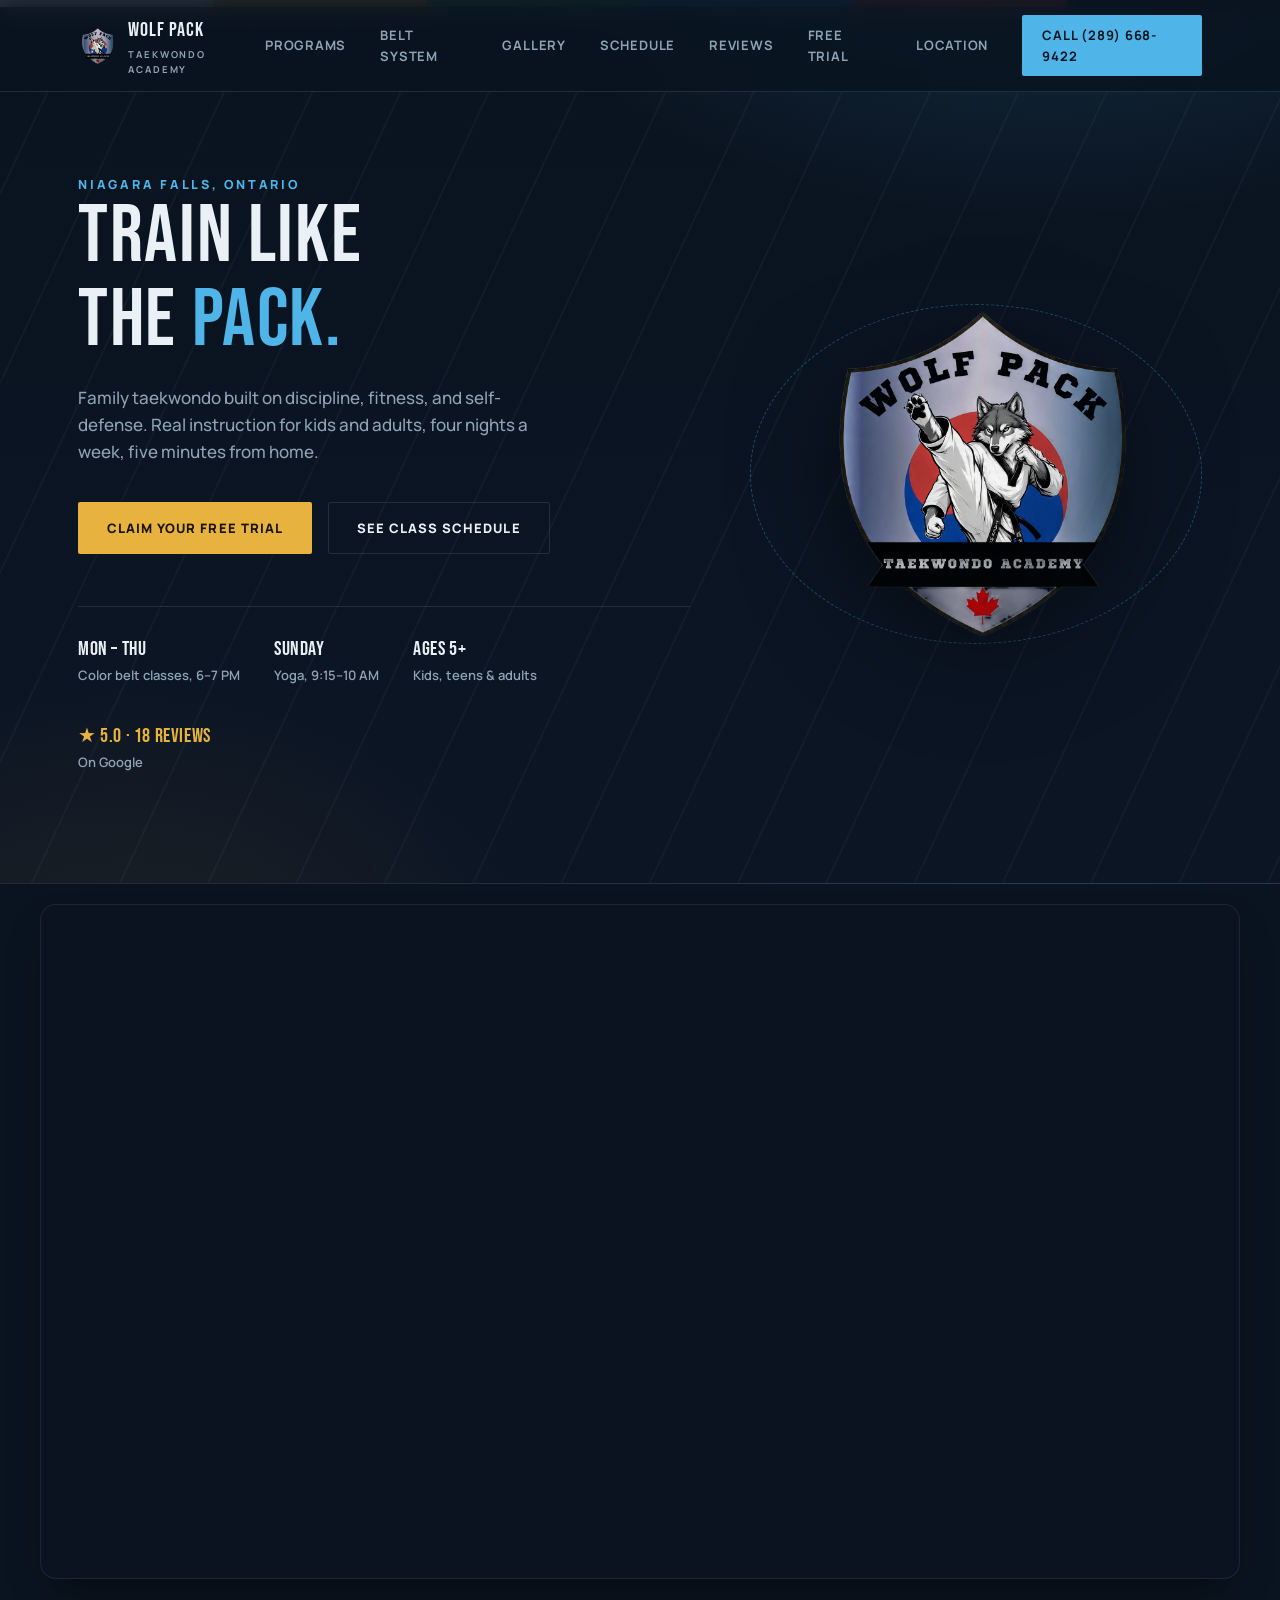
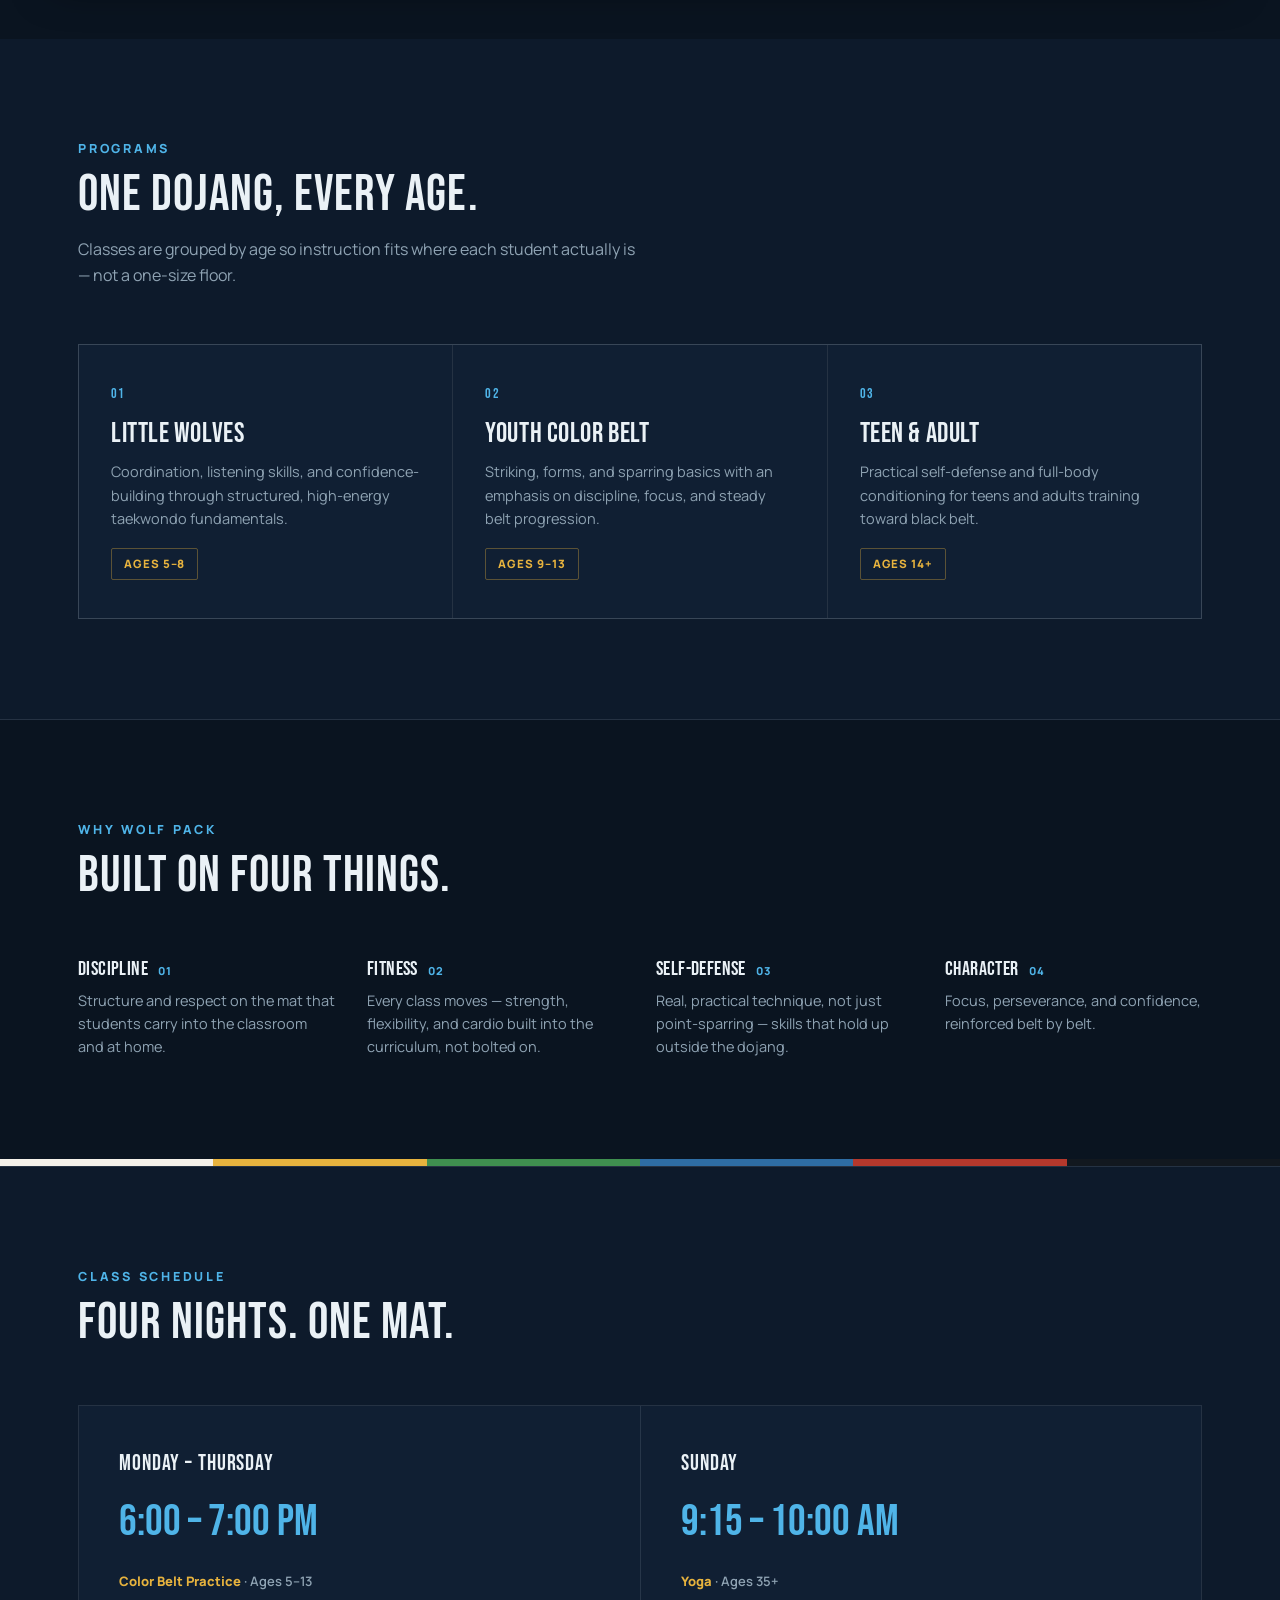
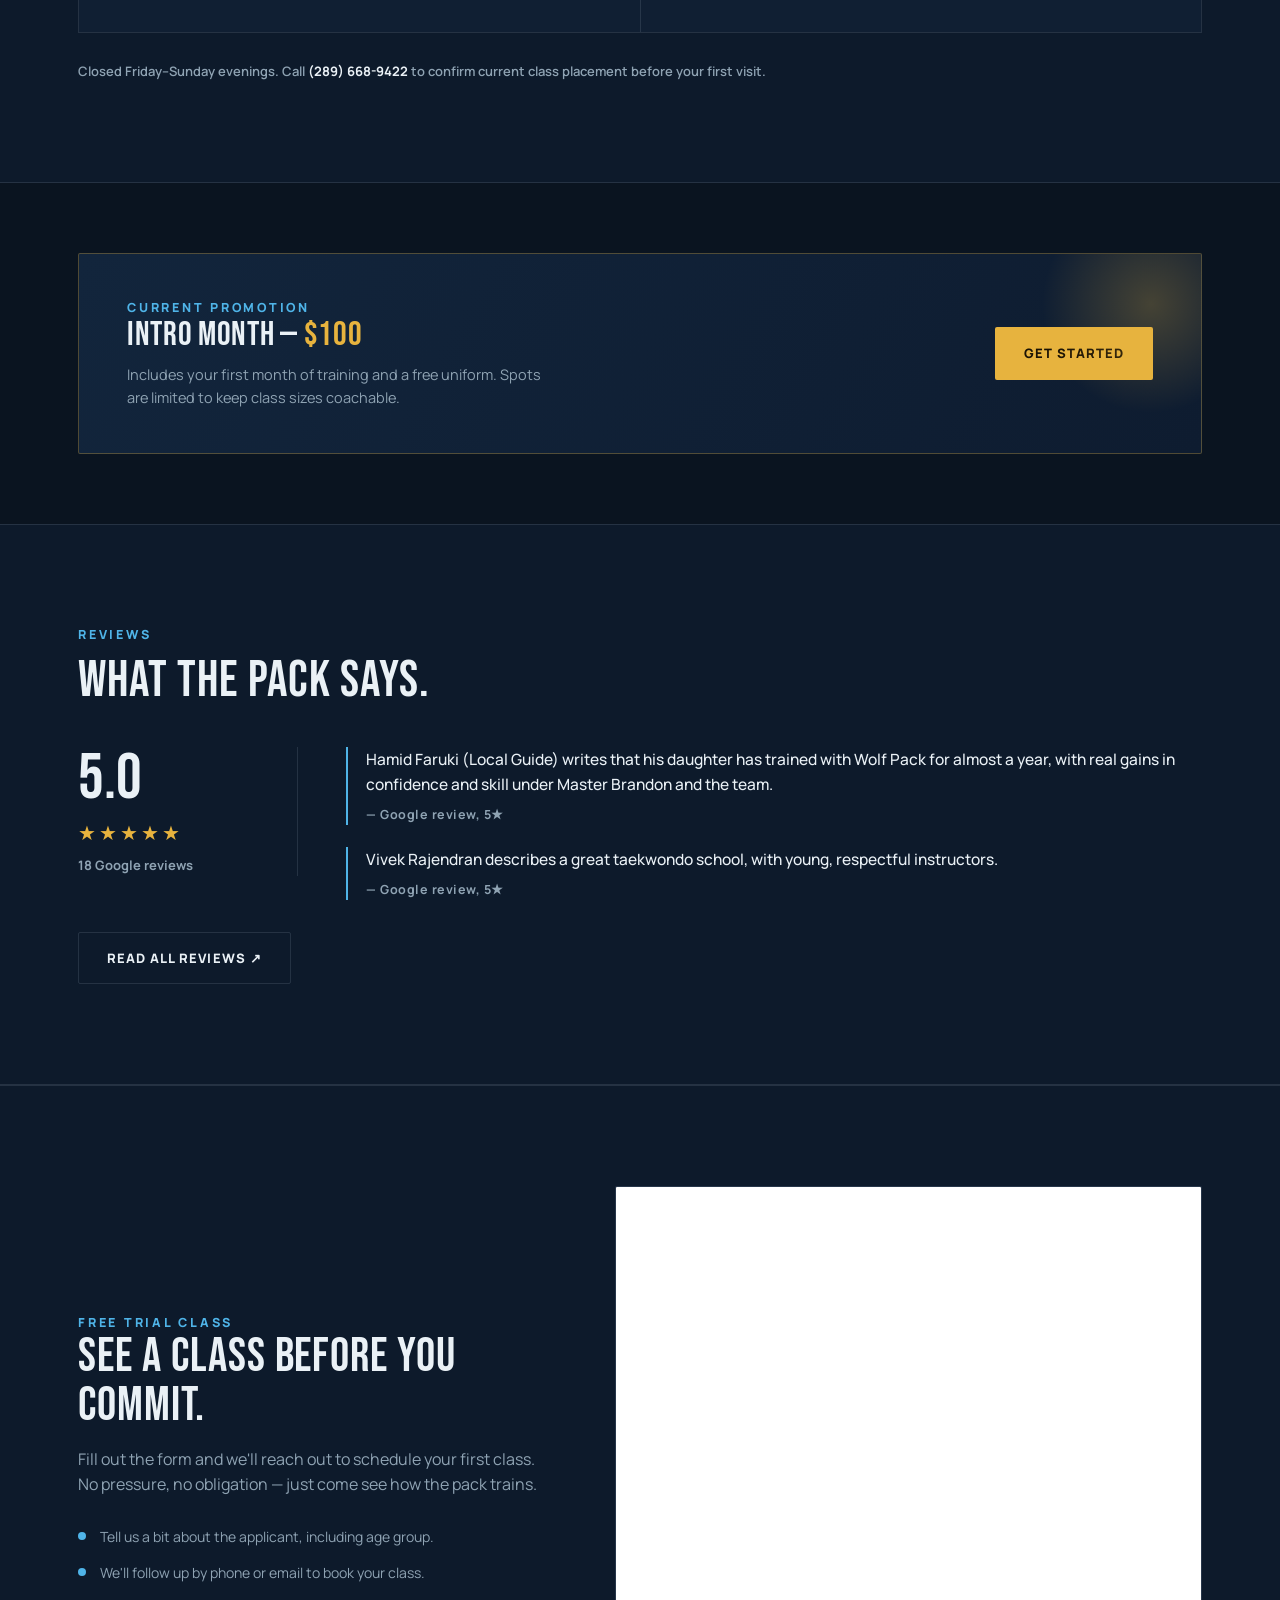
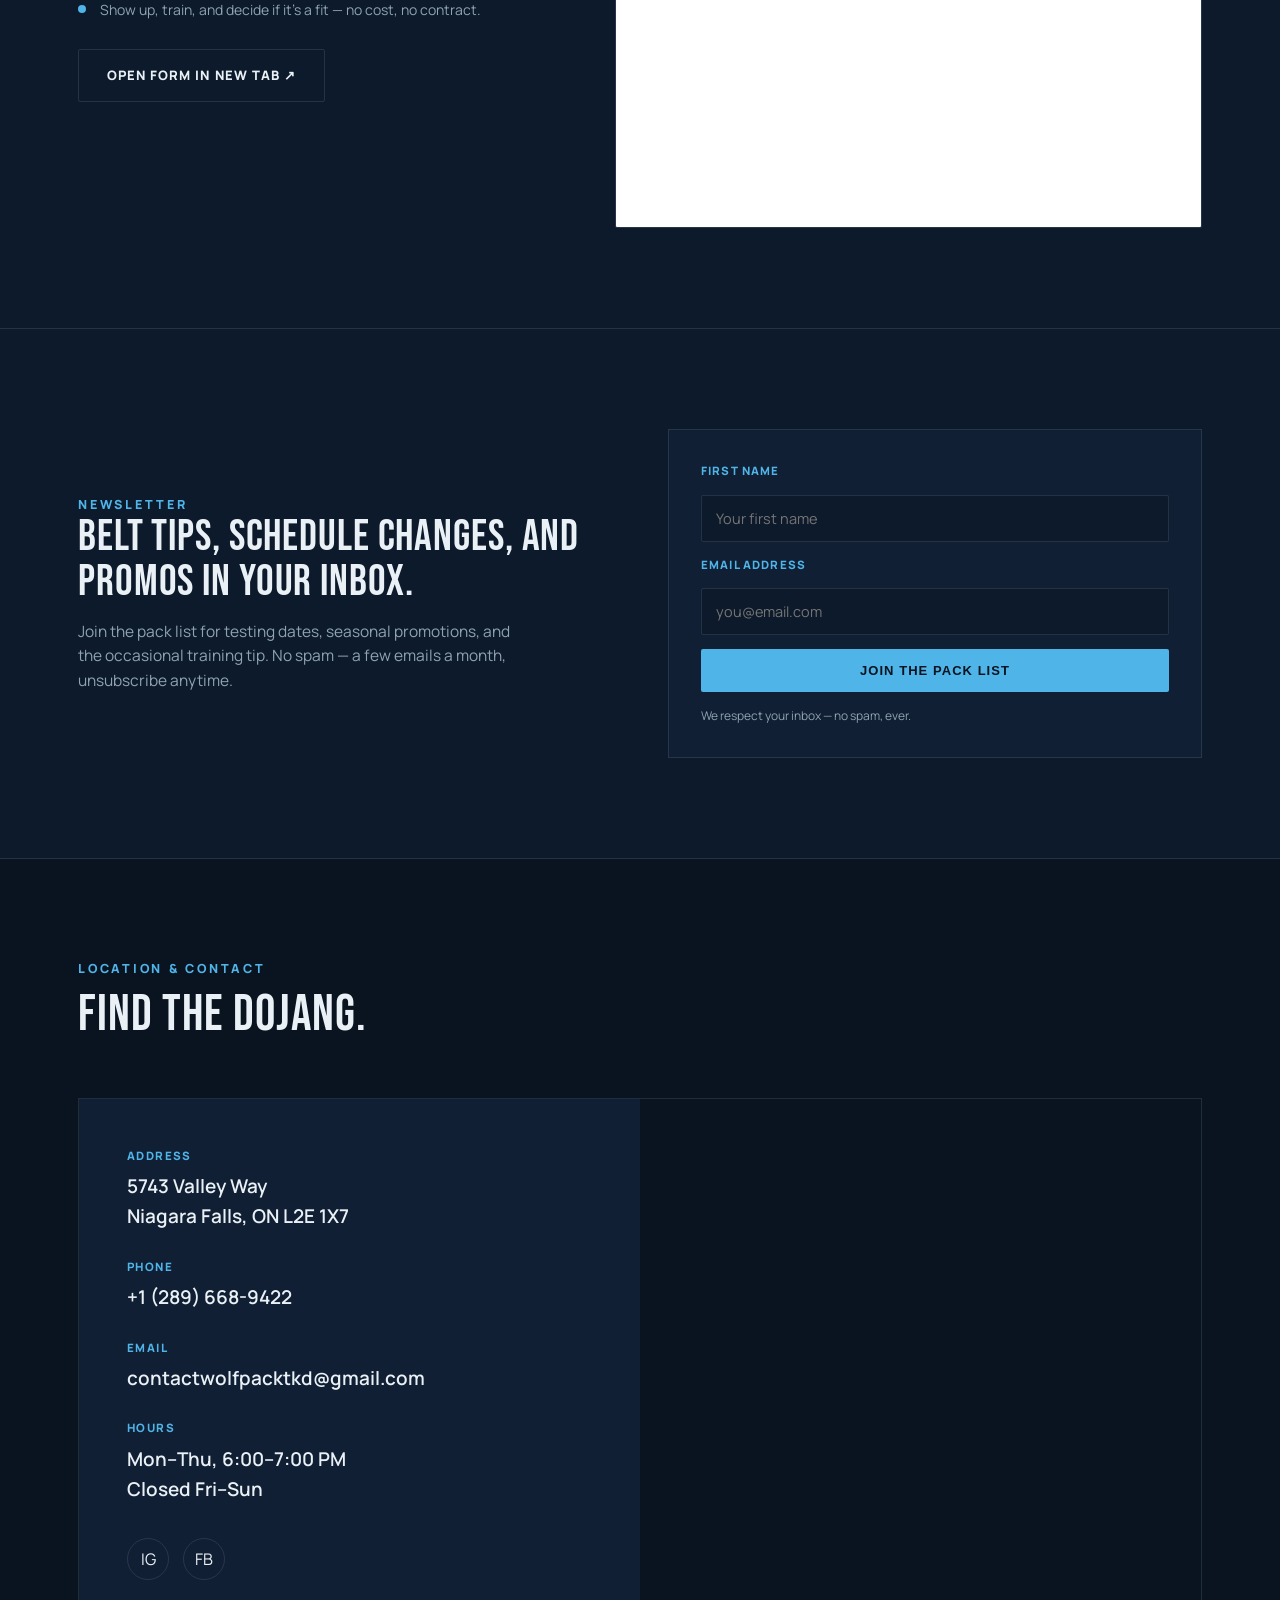
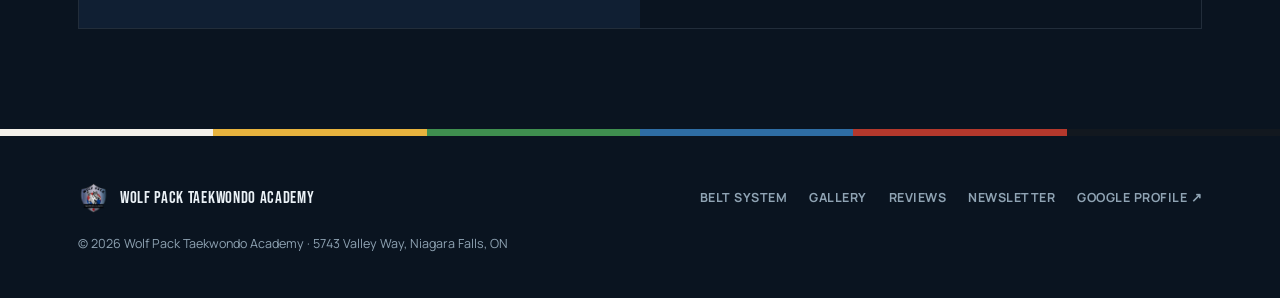
==== commit 8f1cc82f: "Implement video showcase section in index.html Added a video showcase section with styles for respon" ====
--- a/index.html
+++ b/index.html
@@ -377,6 +377,68 @@
   </div>
 </section>
 
+  <!-- ========================================== -->
+<!-- VIDEO SHOWCASE SECTION (PASTE AFTER HERO) -->
+<!-- ========================================== -->
+<section class="video-showcase-section">
+  <div class="video-showcase-container">
+    <div class="video-wrapper">
+      <video autoplay muted loop playsinline class="video-element">
+copy_8601ACEF-DEE5-4D26-B80B-F333837664D0.MOV
+        <source src="videos/taekwondo-loop.mp4" type="video/mp4" />
+        Your browser does not support the video tag.
+      </video>
+    </div>
+  </div>
+</section>
+
+<style>
+  /* Modular Video Showcase Styles */
+  .video-showcase-section {
+    width: 100%;
+    padding: 20px 24px 60px 24px; /* Padding creates spacing between hero and programs section */
+    box-sizing: border-box;
+    display: flex;
+    justify-content: center;
+  }
+
+  .video-showcase-container {
+    width: 100%;
+    max-width: 1200px; /* Aligns smoothly with standard max site width */
+    margin: 0 auto;
+  }
+
+  .video-wrapper {
+    position: relative;
+    width: 100%;
+    aspect-ratio: 16 / 9; /* Enforces 16:9 landscape ratio */
+    border-radius: 16px;
+    overflow: hidden;
+    background-color: #0b1320;
+    /* Subtle border & shadow styled to match your dark theme */
+    border: 1px solid rgba(255, 255, 255, 0.08);
+    box-shadow: 0 20px 40px -15px rgba(0, 0, 0, 0.6);
+  }
+
+  .video-element {
+    width: 100%;
+    height: 100%;
+    object-fit: cover; /* Ensures landscape video fills container cleanly */
+    display: block;
+  }
+
+  /* Responsive tweak for smaller mobile screens */
+  @media (max-width: 768px) {
+    .video-showcase-section {
+      padding: 10px 16px 40px 16px;
+    }
+    
+    .video-wrapper {
+      border-radius: 12px;
+    }
+  }
+</style>
+
 <section class="programs" id="programs">
   <div class="wrap">
     <div class="sectionhead">
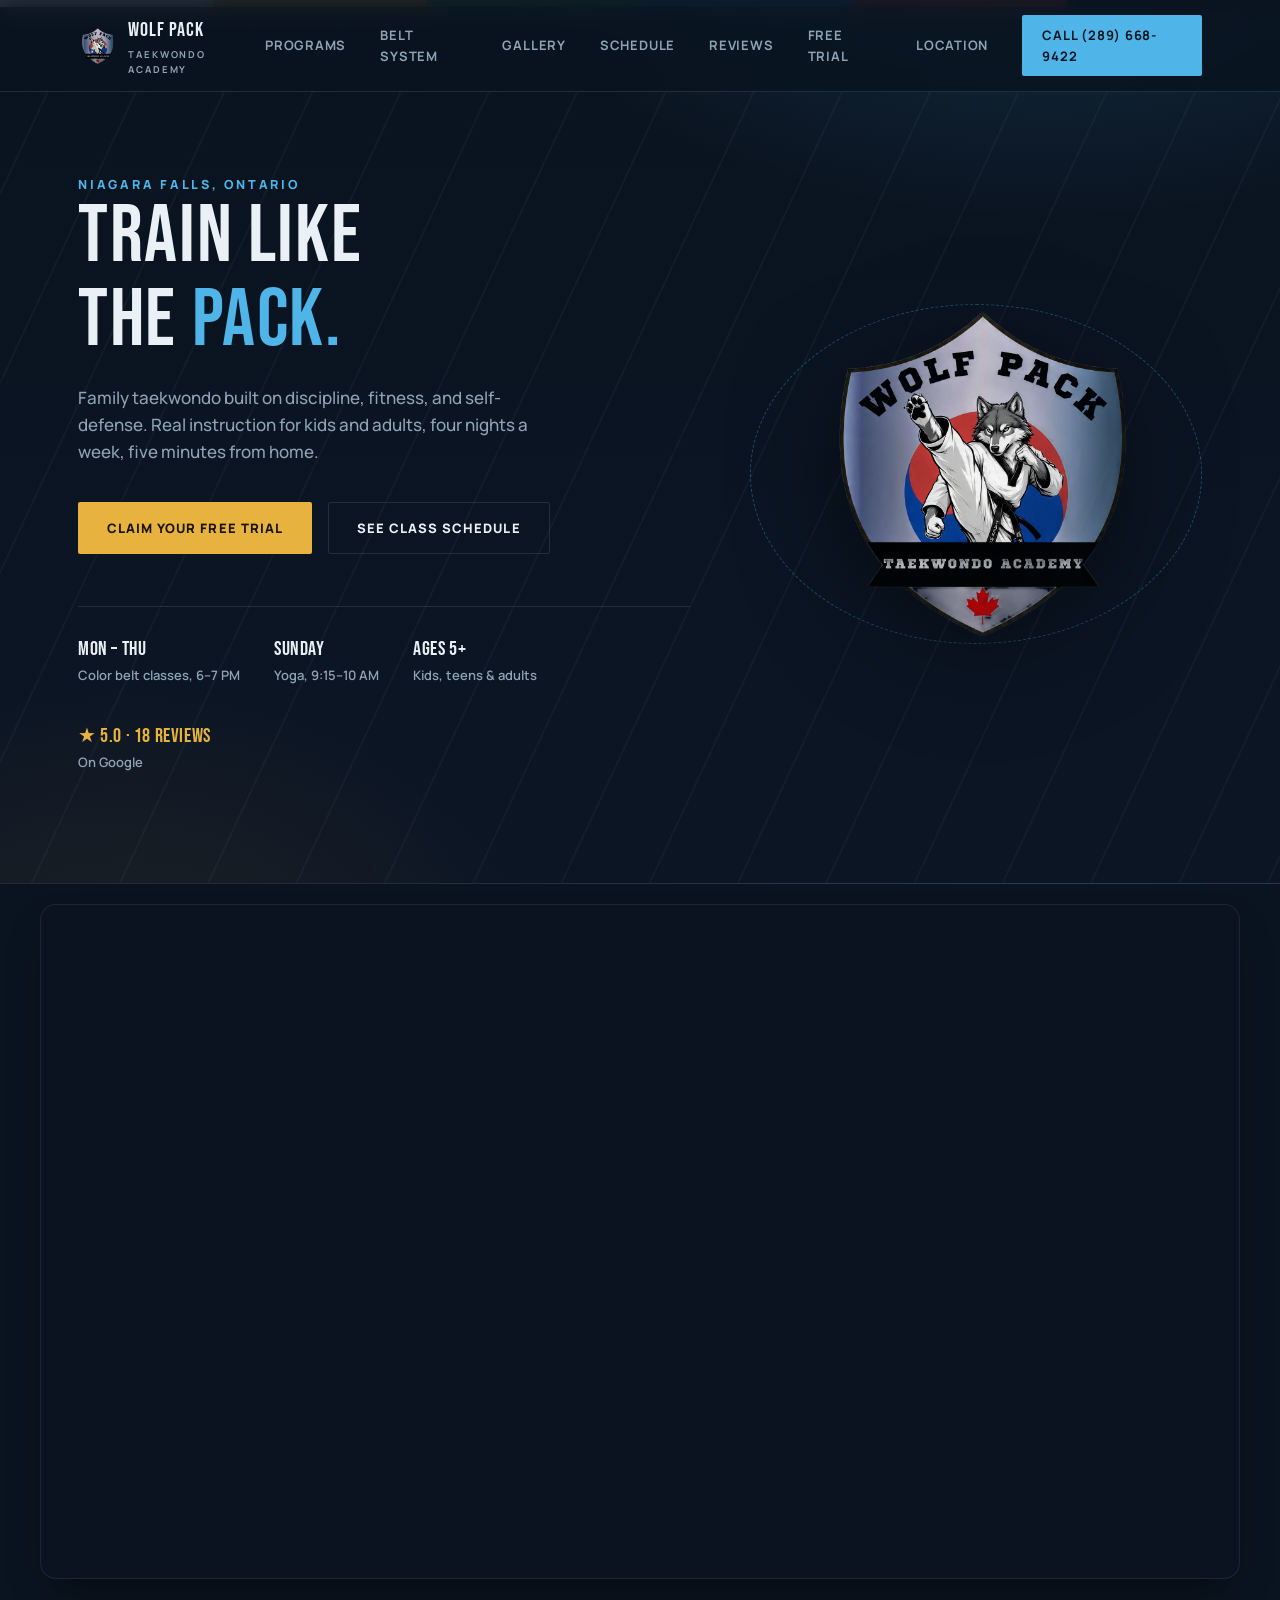
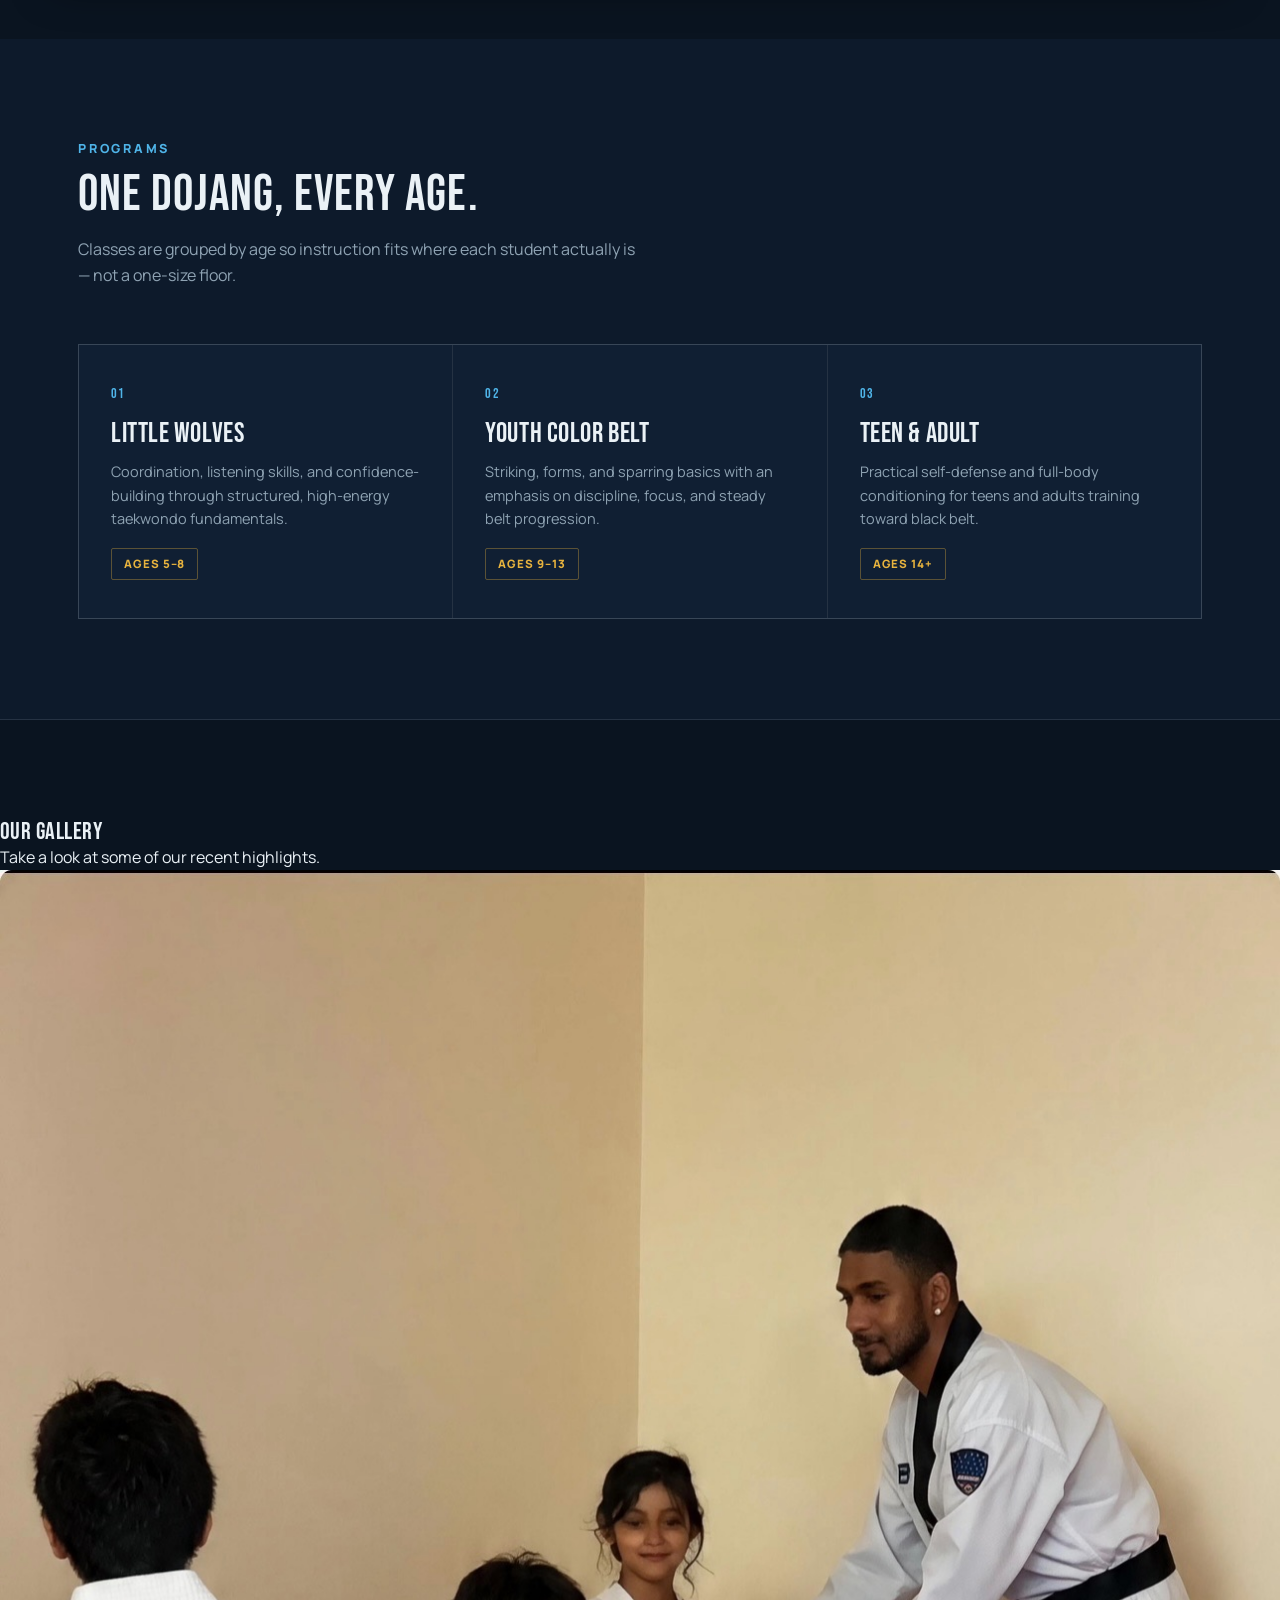
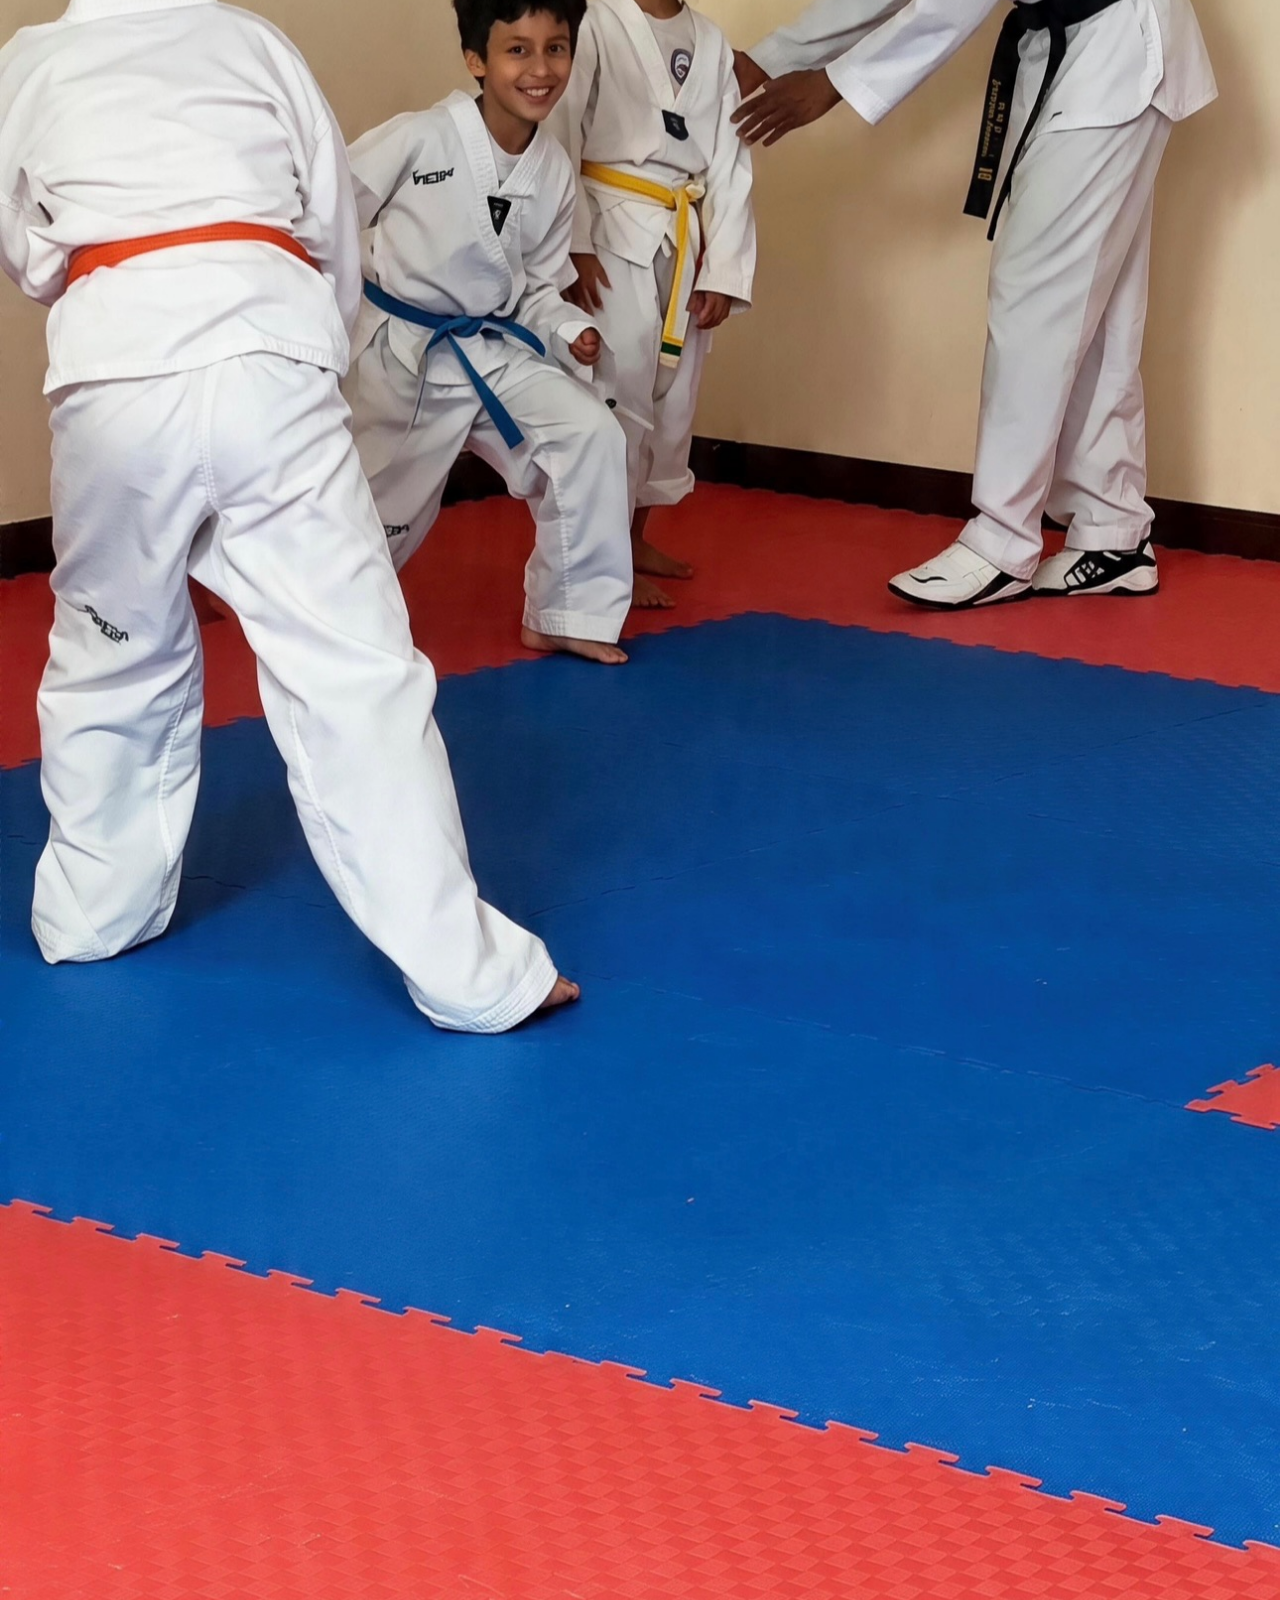
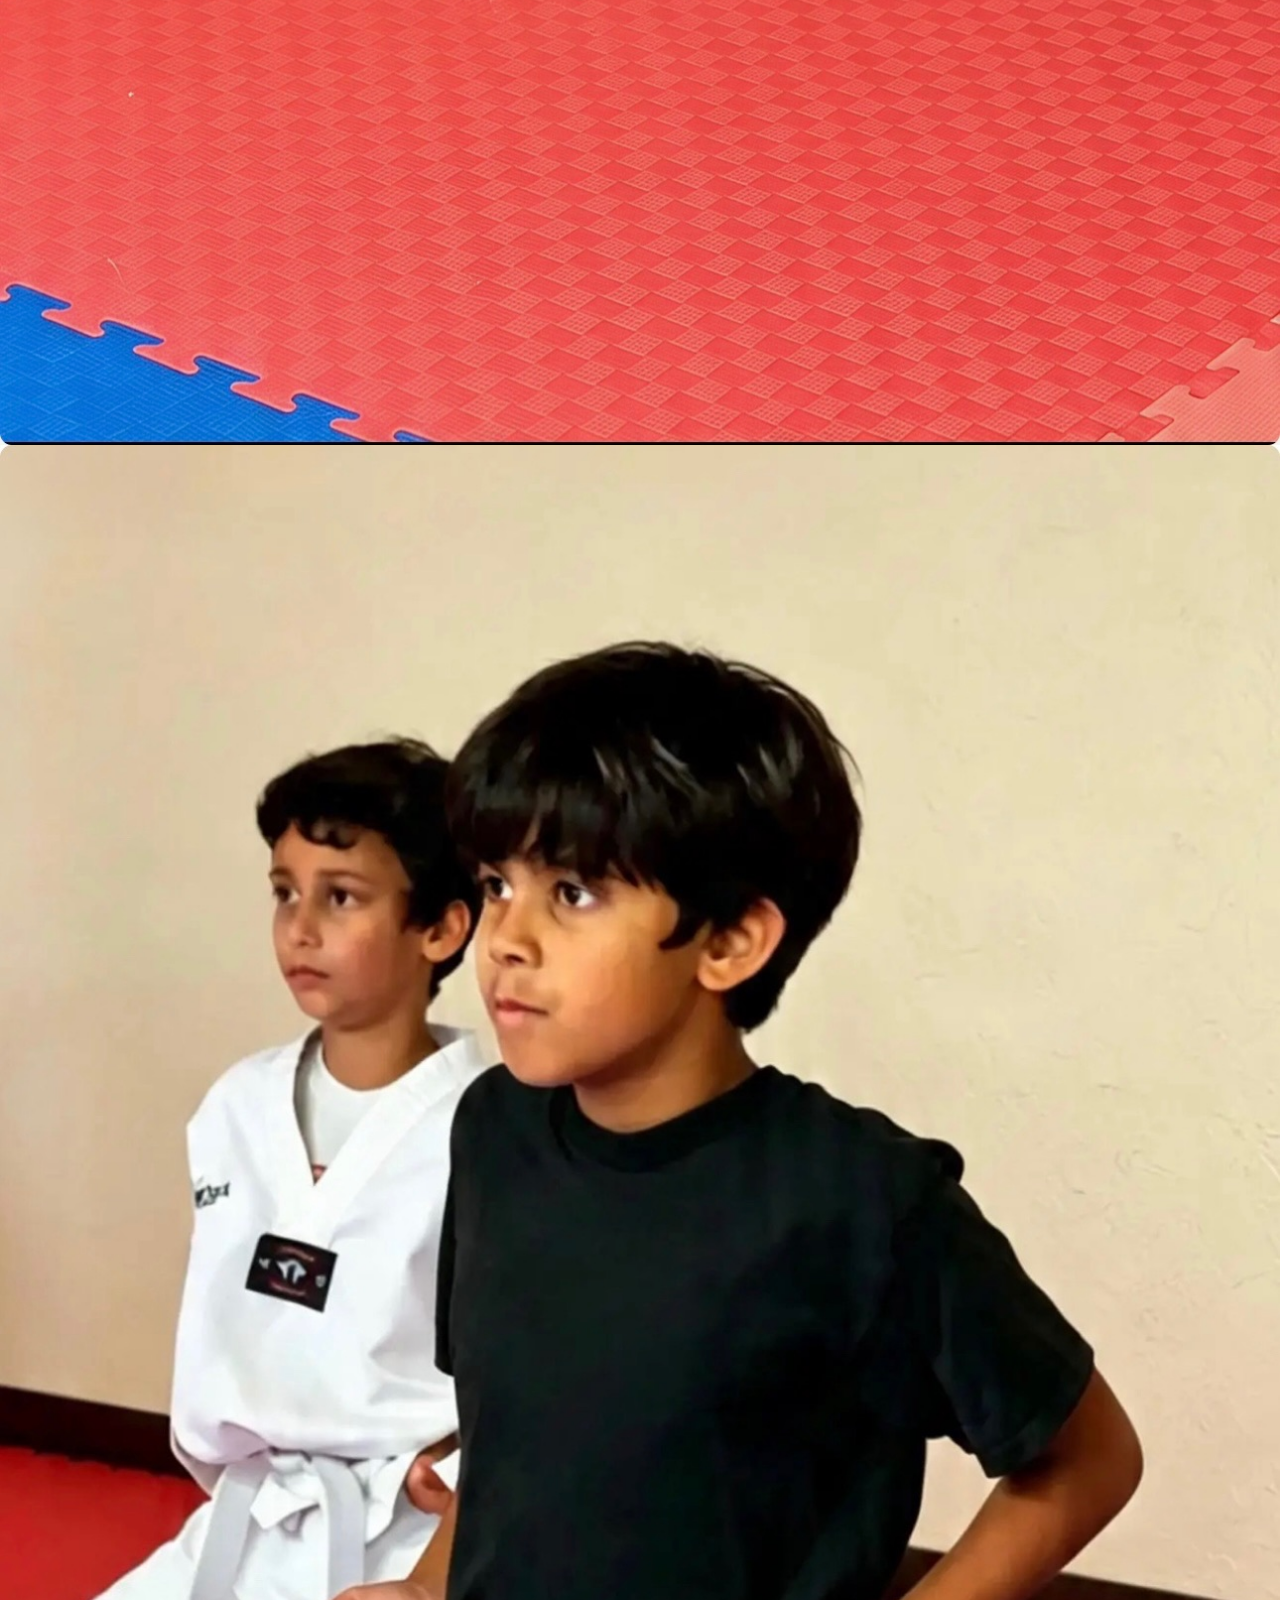
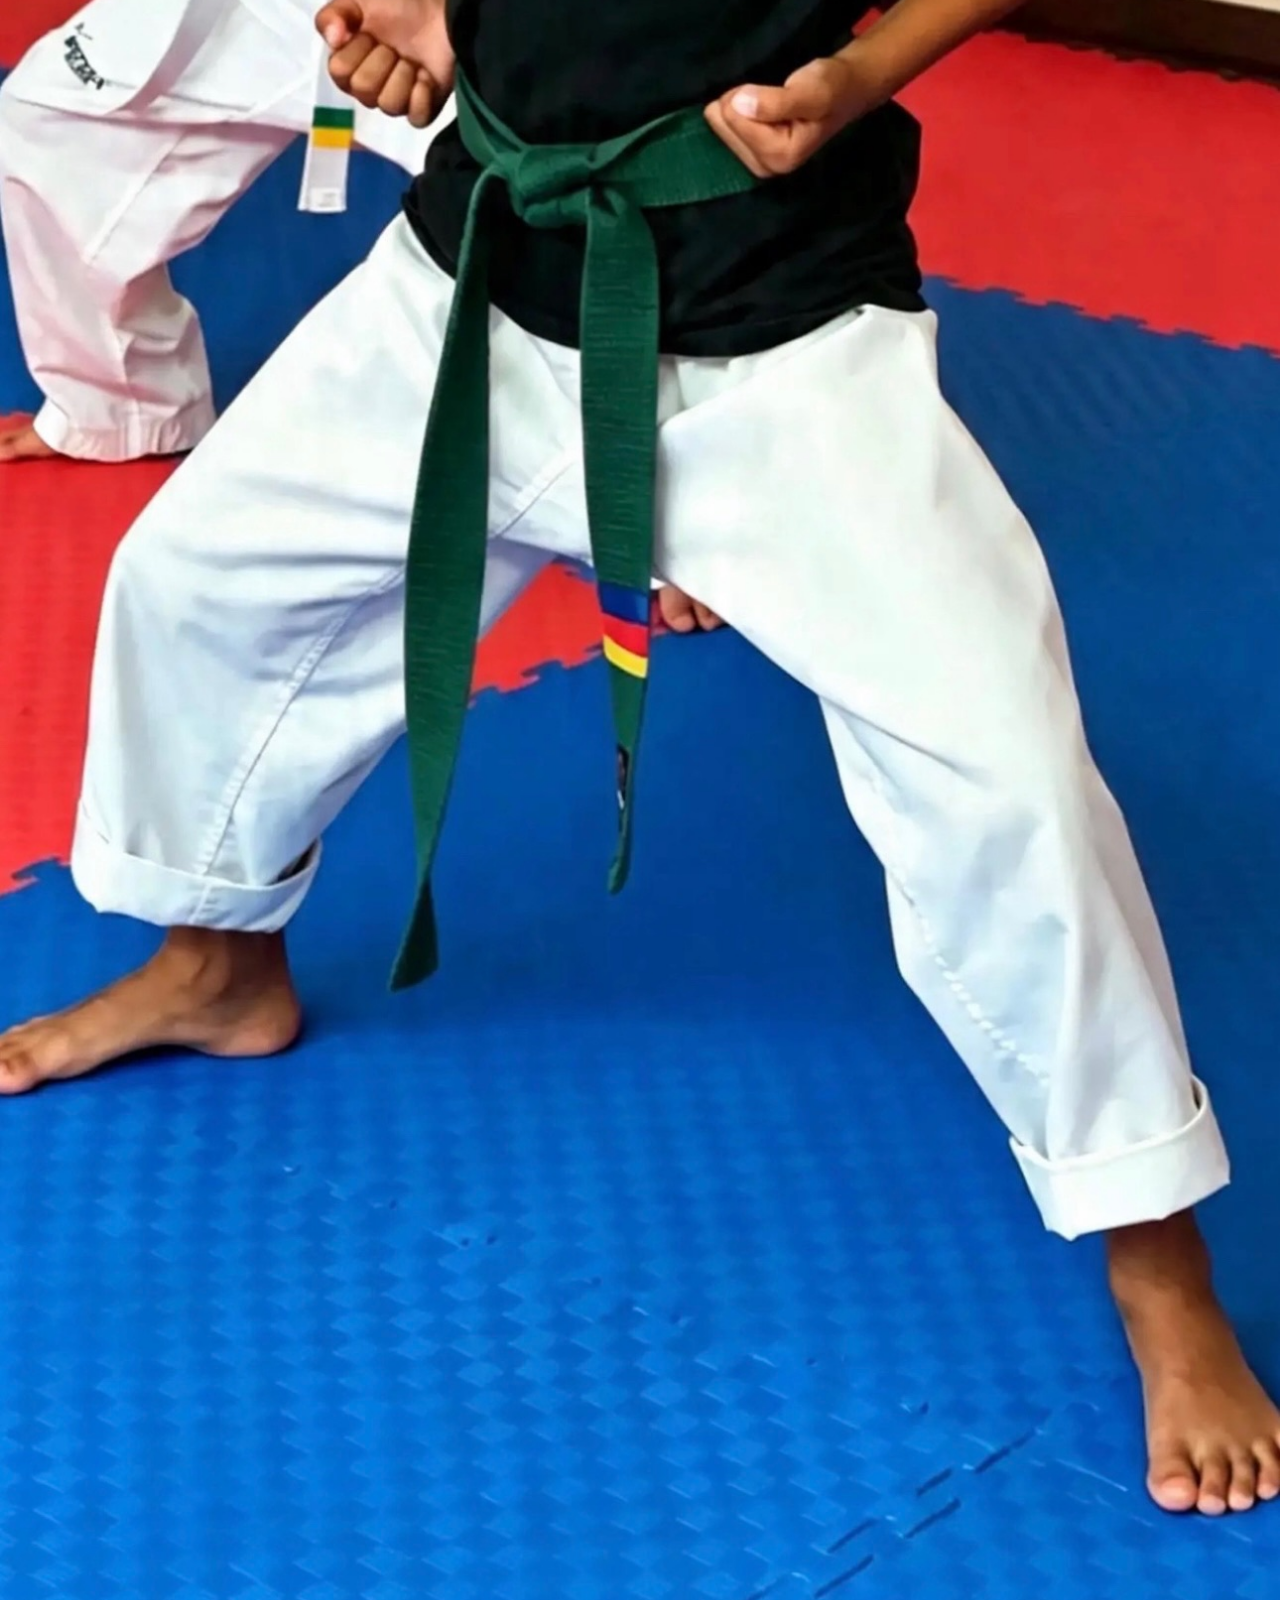
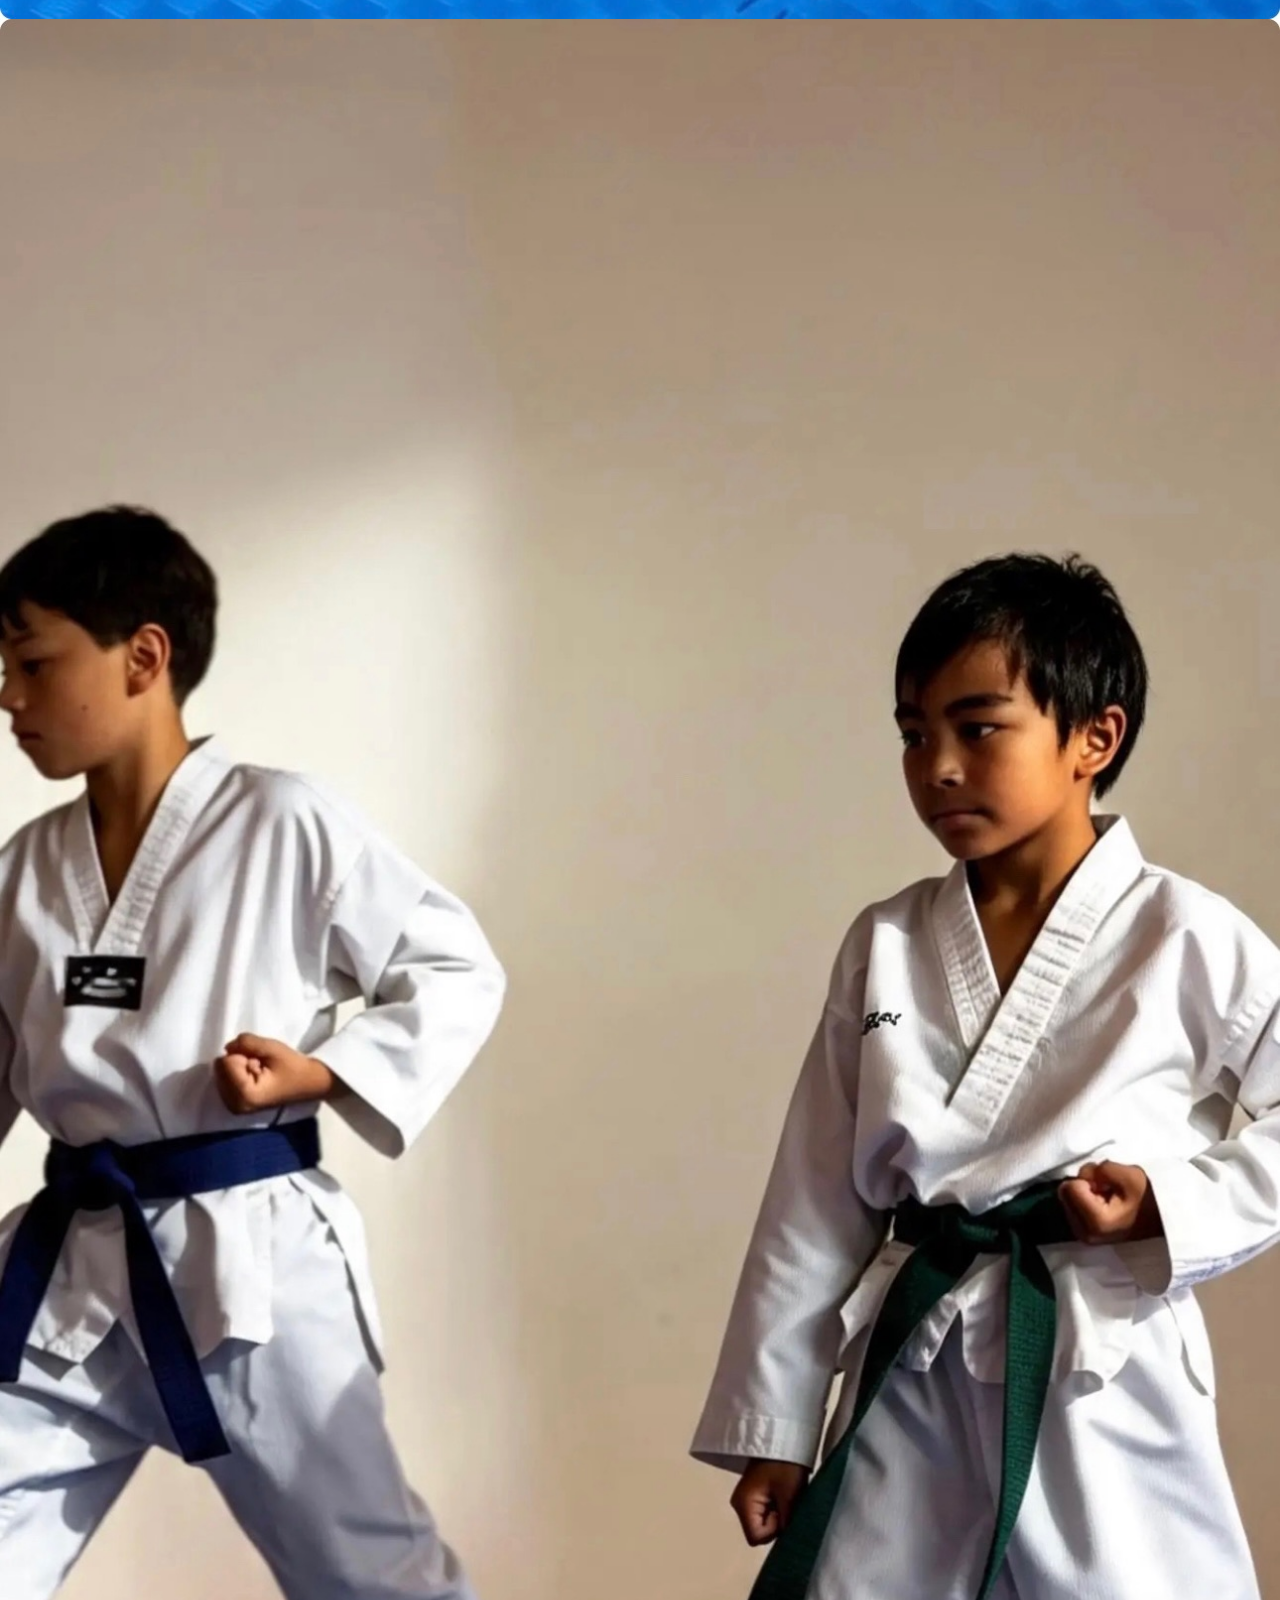
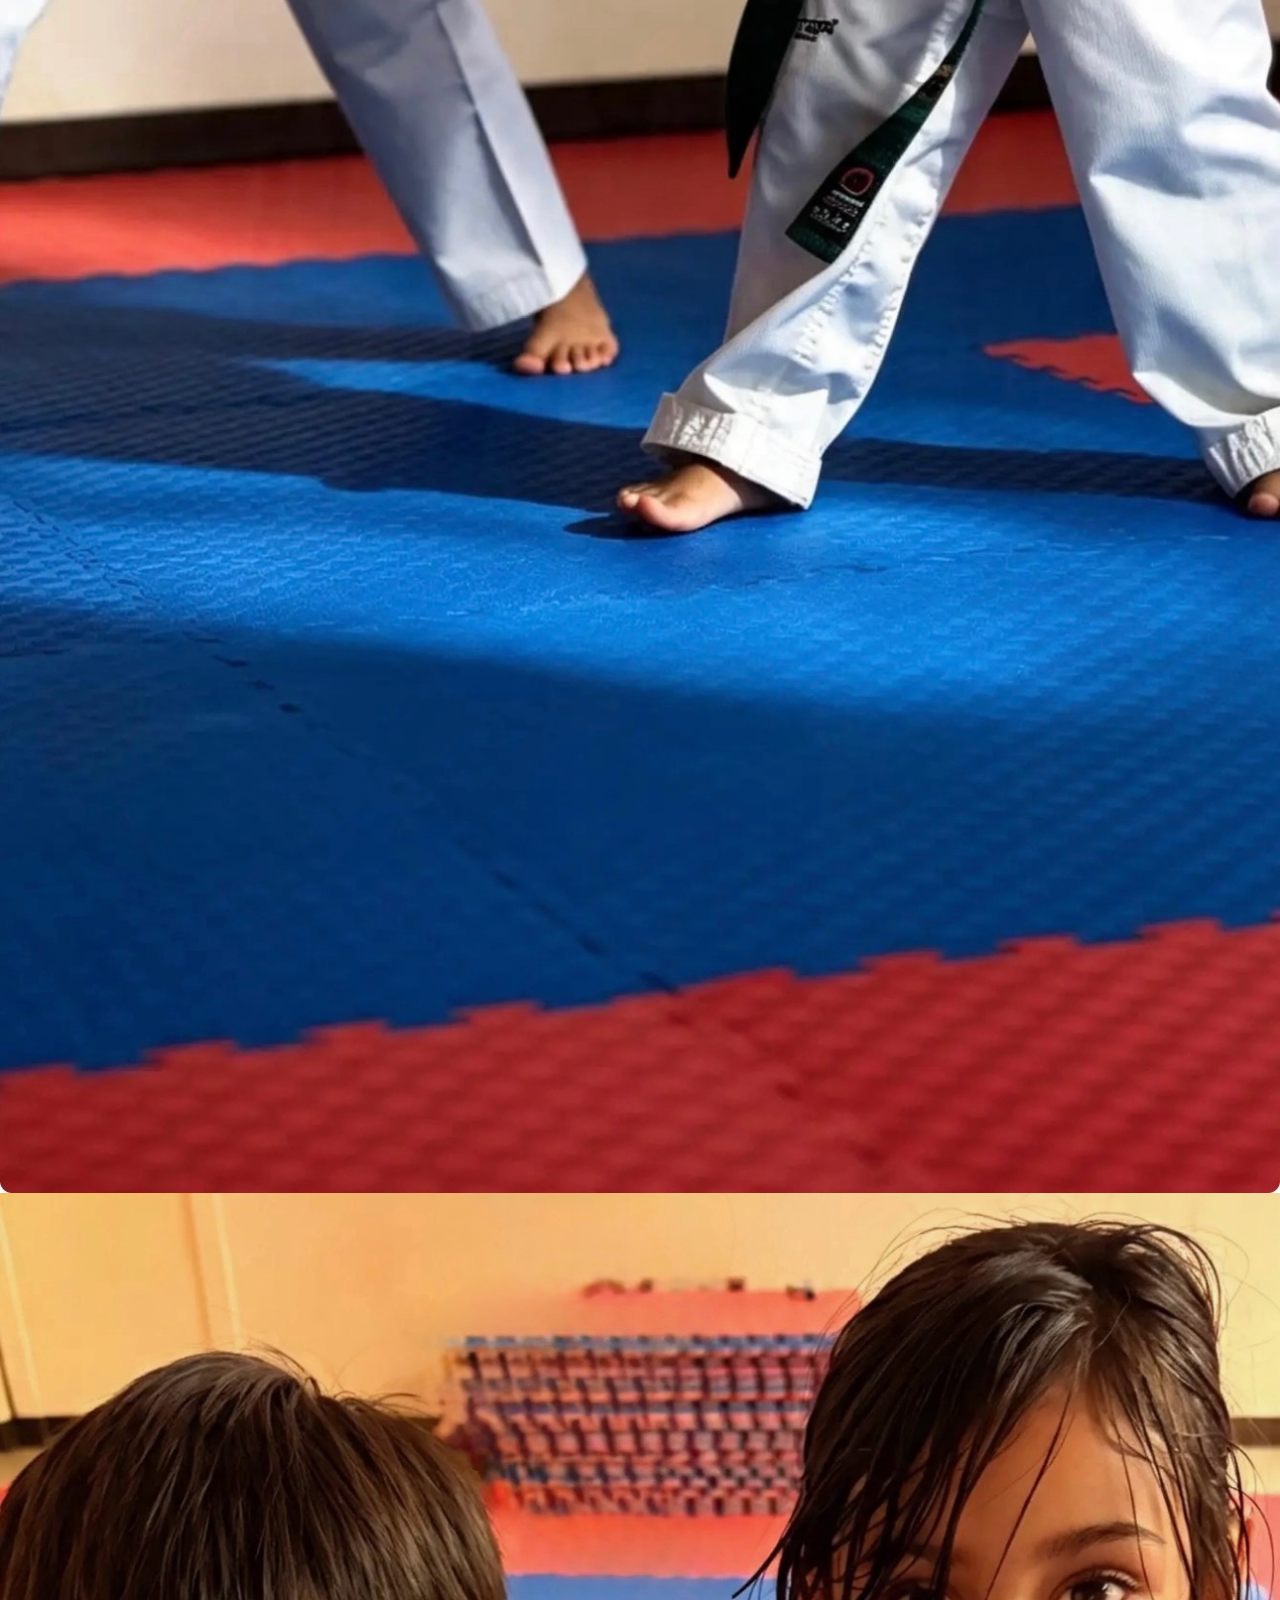
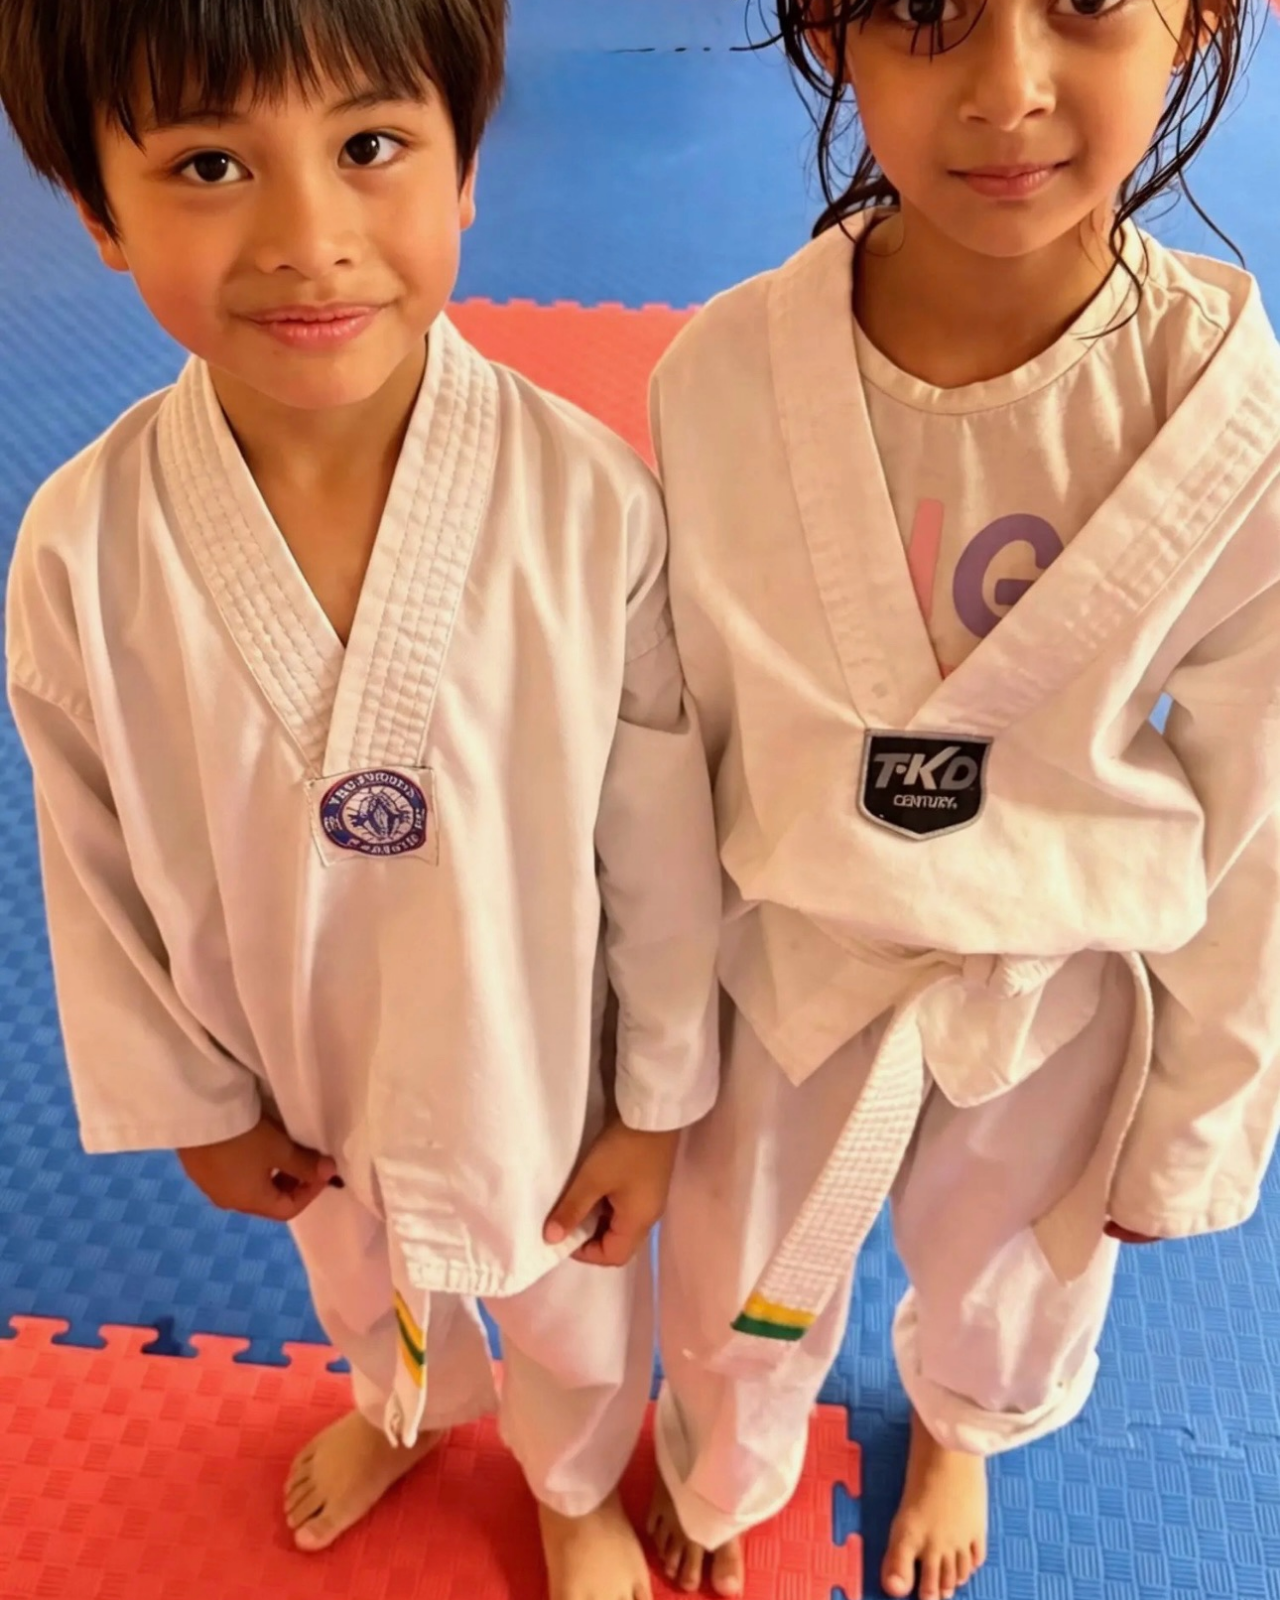
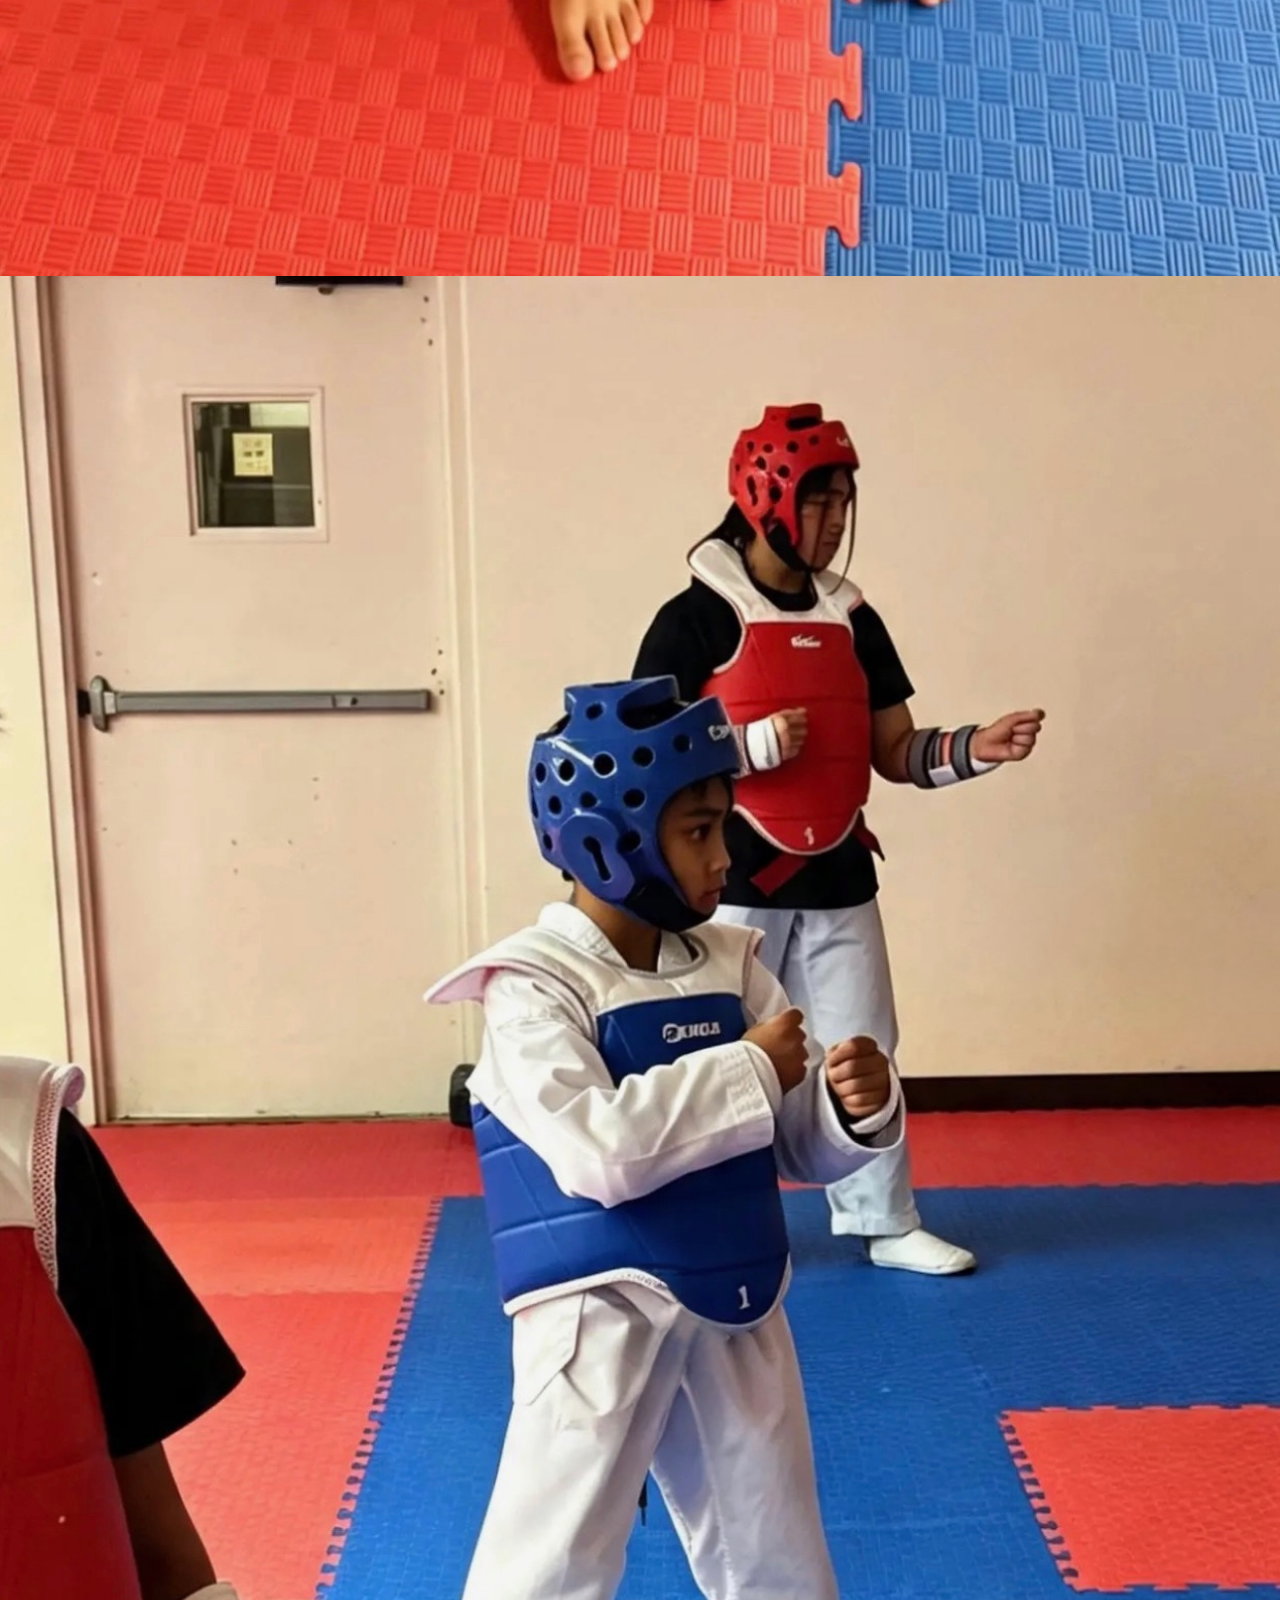
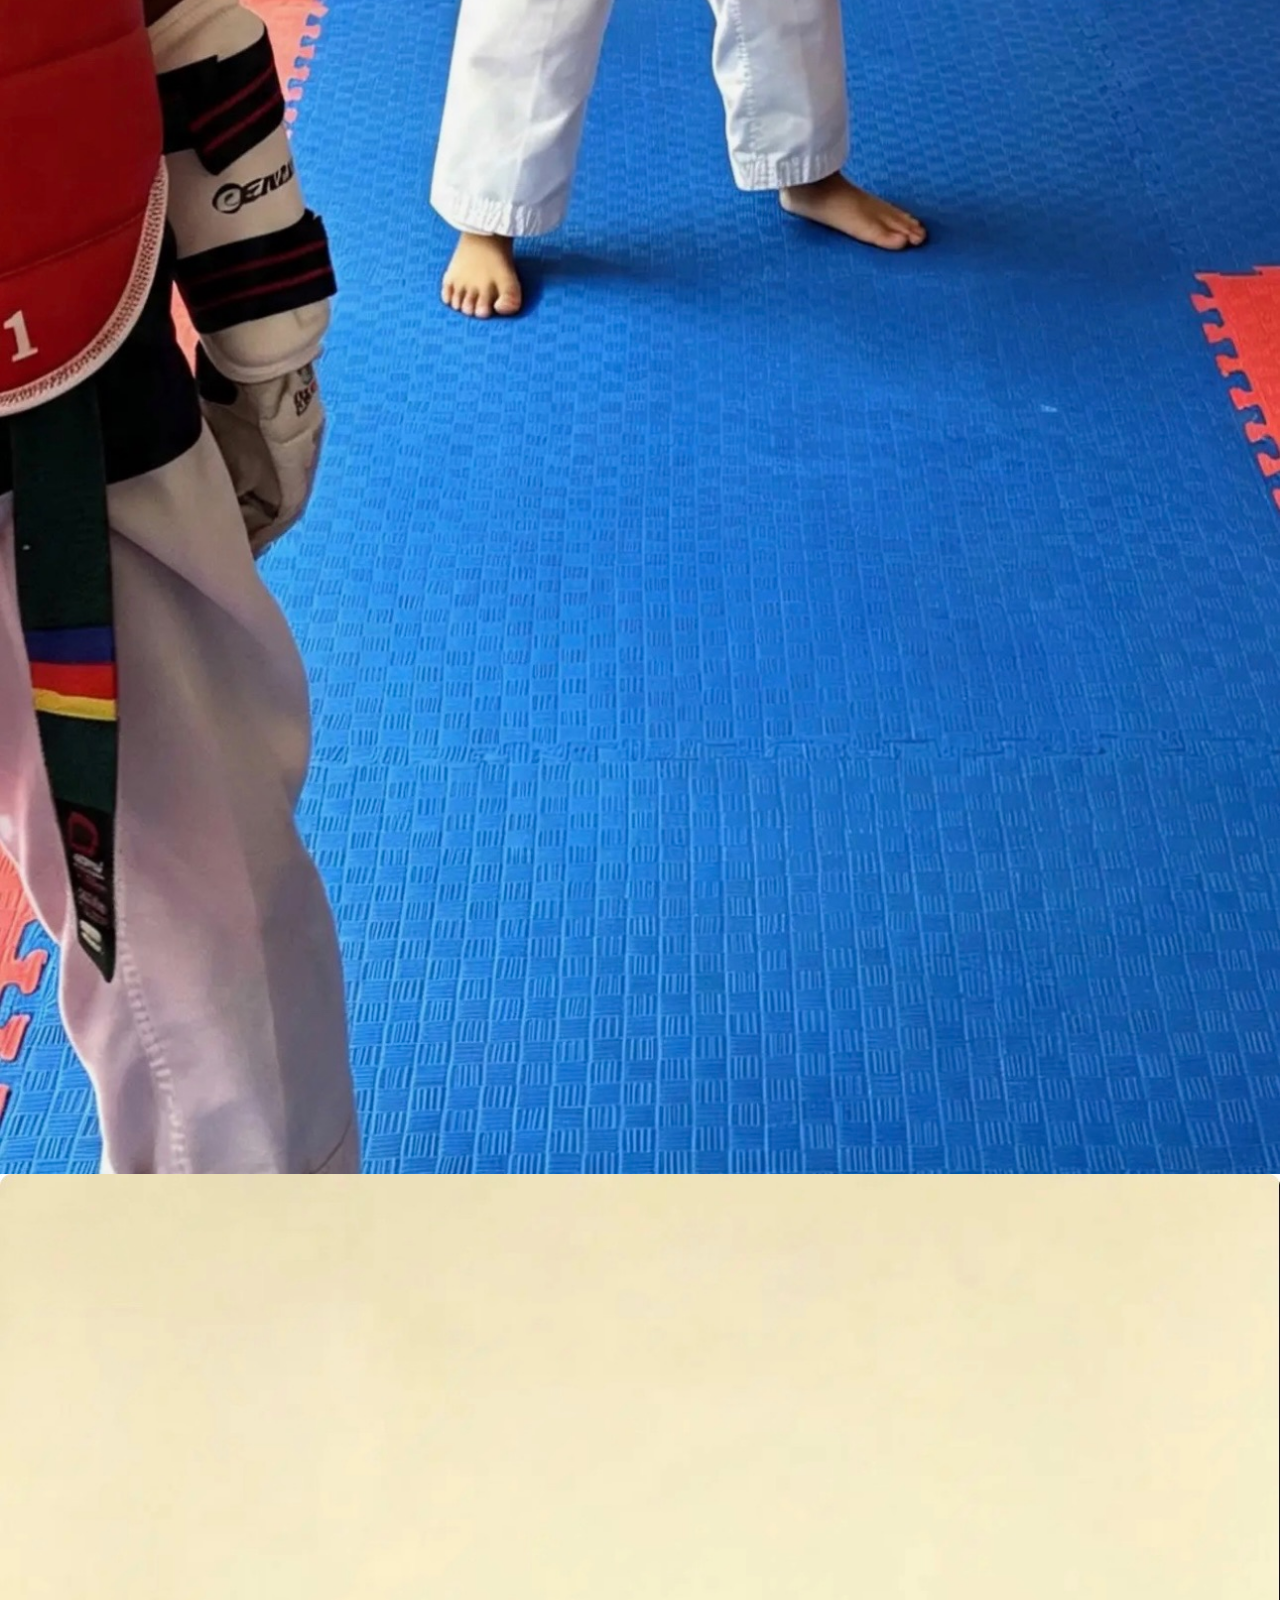
==== commit 273557b3: "Create gallery section with photo items Added a gallery section with multiple photo items." ====
--- a/index.html
+++ b/index.html
@@ -385,7 +385,7 @@
     <div class="video-wrapper">
       <video autoplay muted loop playsinline class="video-element">
 copy_8601ACEF-DEE5-4D26-B80B-F333837664D0.MOV
-        <source src="videos/taekwondo-loop.mp4" type="video/mp4" />
+        <source src="copy_8601ACEF-DEE5-4D26-B80B-F333837664D0.MOV" type="video/mp4" />
         Your browser does not support the video tag.
       </video>
     </div>
@@ -471,6 +471,46 @@
   </div>
 </section>
 
+<!-- Gallery Section -->
+<section class="gallery-section">
+  <div class="gallery-container">
+    <h2 class="gallery-title">Our Gallery</h2>
+    <p class="gallery-subtitle">Take a look at some of our recent highlights.</p>
+
+    <div class="gallery-grid">
+      <!-- Photo Item 1 -->
+      <div class="gallery-item">
+        <img src="IMG_0004.jpg" alt="Description of Photo 1" loading="lazy">
+      </div>
+
+      <!-- Photo Item 2 -->
+      <div class="gallery-item">
+        <img src="IMG_0005.jpg" alt="Description of Photo 2" loading="lazy">
+      </div>
+
+      <!-- Photo Item 3 -->
+      <div class="gallery-item">
+        <img src="IMG_0006.jpg" alt="Description of Photo 3" loading="lazy">
+      </div>
+
+      <!-- Photo Item 4 -->
+      <div class="gallery-item">
+        <img src="IMG_0007.jpg" alt="Description of Photo 4" loading="lazy">
+      </div>
+
+      <!-- Photo Item 5 -->
+      <div class="gallery-item">
+        <img src="IMG_0008.jpg" alt="Description of Photo 5" loading="lazy">
+      </div>
+
+      <!-- Photo Item 6 -->
+      <div class="gallery-item">
+        <img src="IMG_0009.jpg" alt="Description of Photo 6" loading="lazy">
+      </div>
+    </div>
+  </div>
+</section>
+  
 <section class="values">
   <div class="wrap">
     <div class="sectionhead">
@@ -498,6 +538,7 @@
   </div>
 </section>
 
+  
 <div class="beltbar" aria-hidden="true">
   <span class="b-white"></span><span class="b-yellow"></span><span class="b-green"></span>
   <span class="b-blue"></span><span class="b-red"></span><span class="b-black"></span>
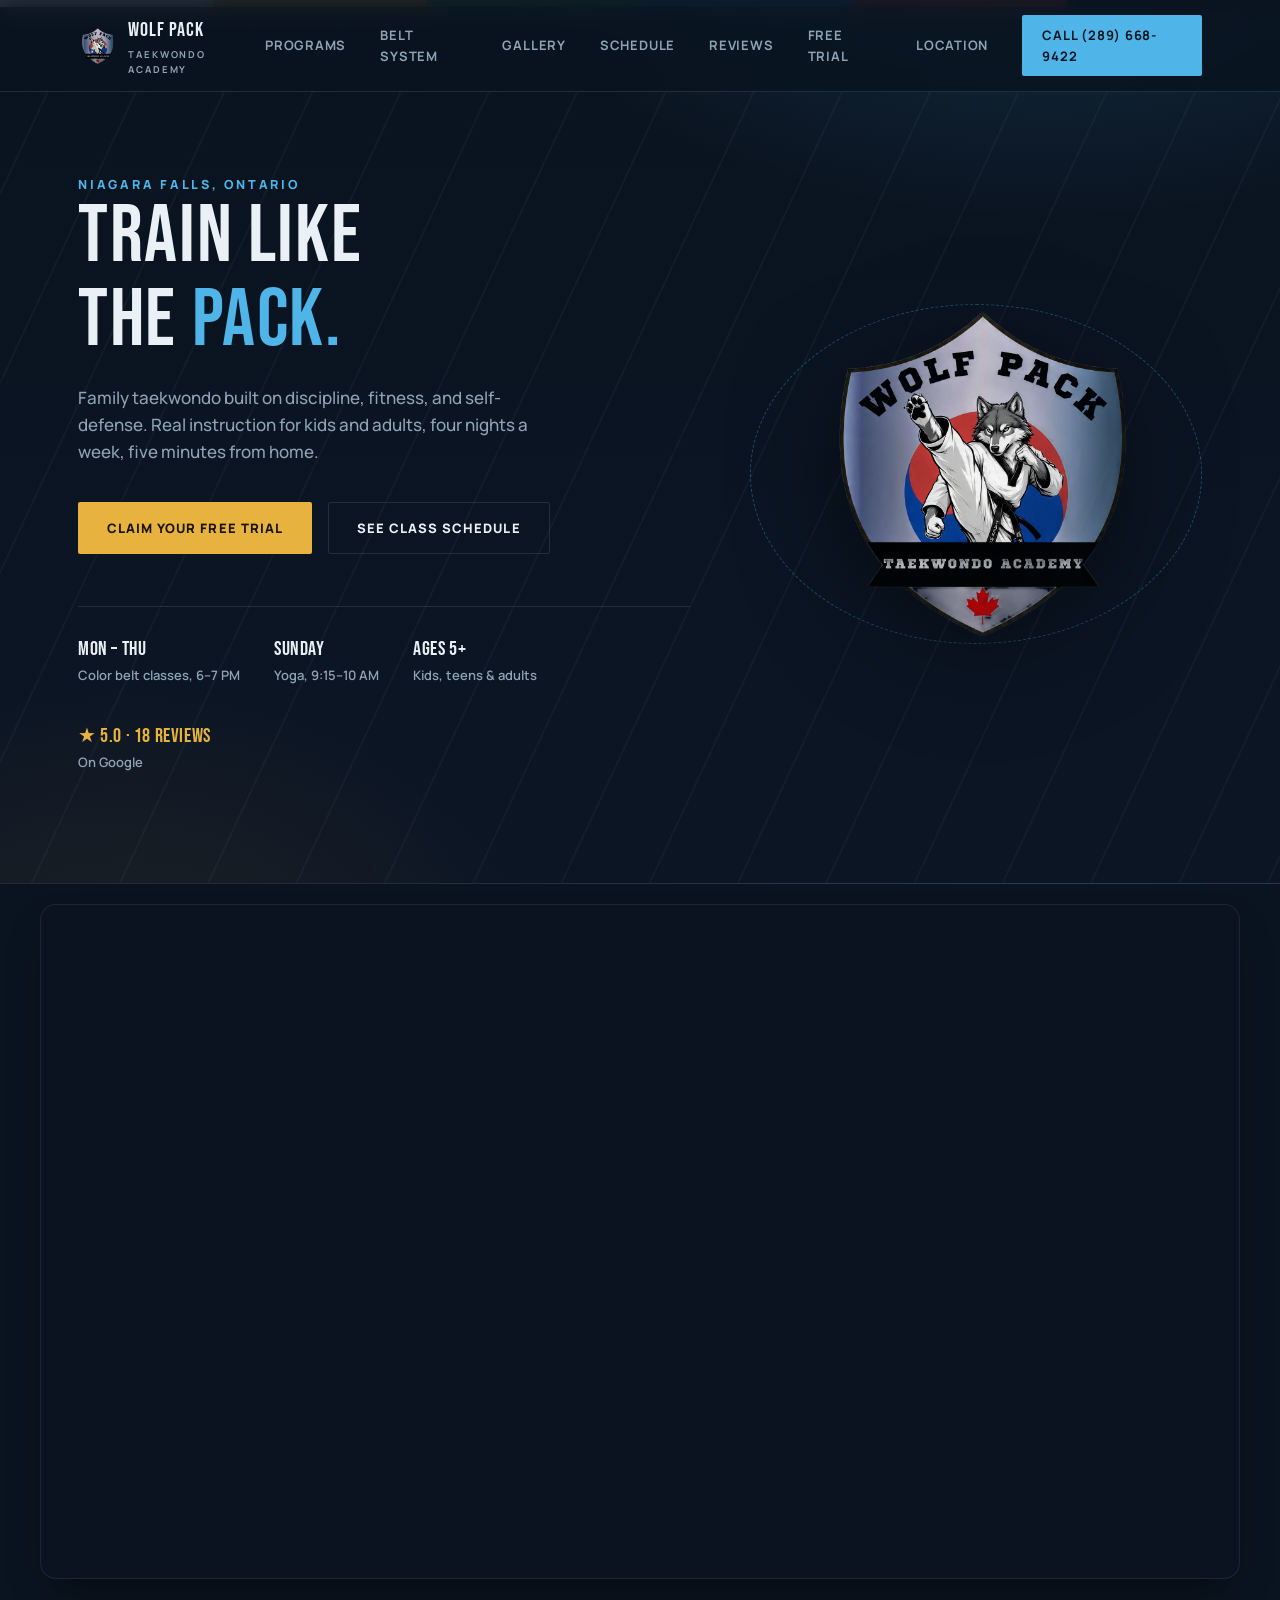
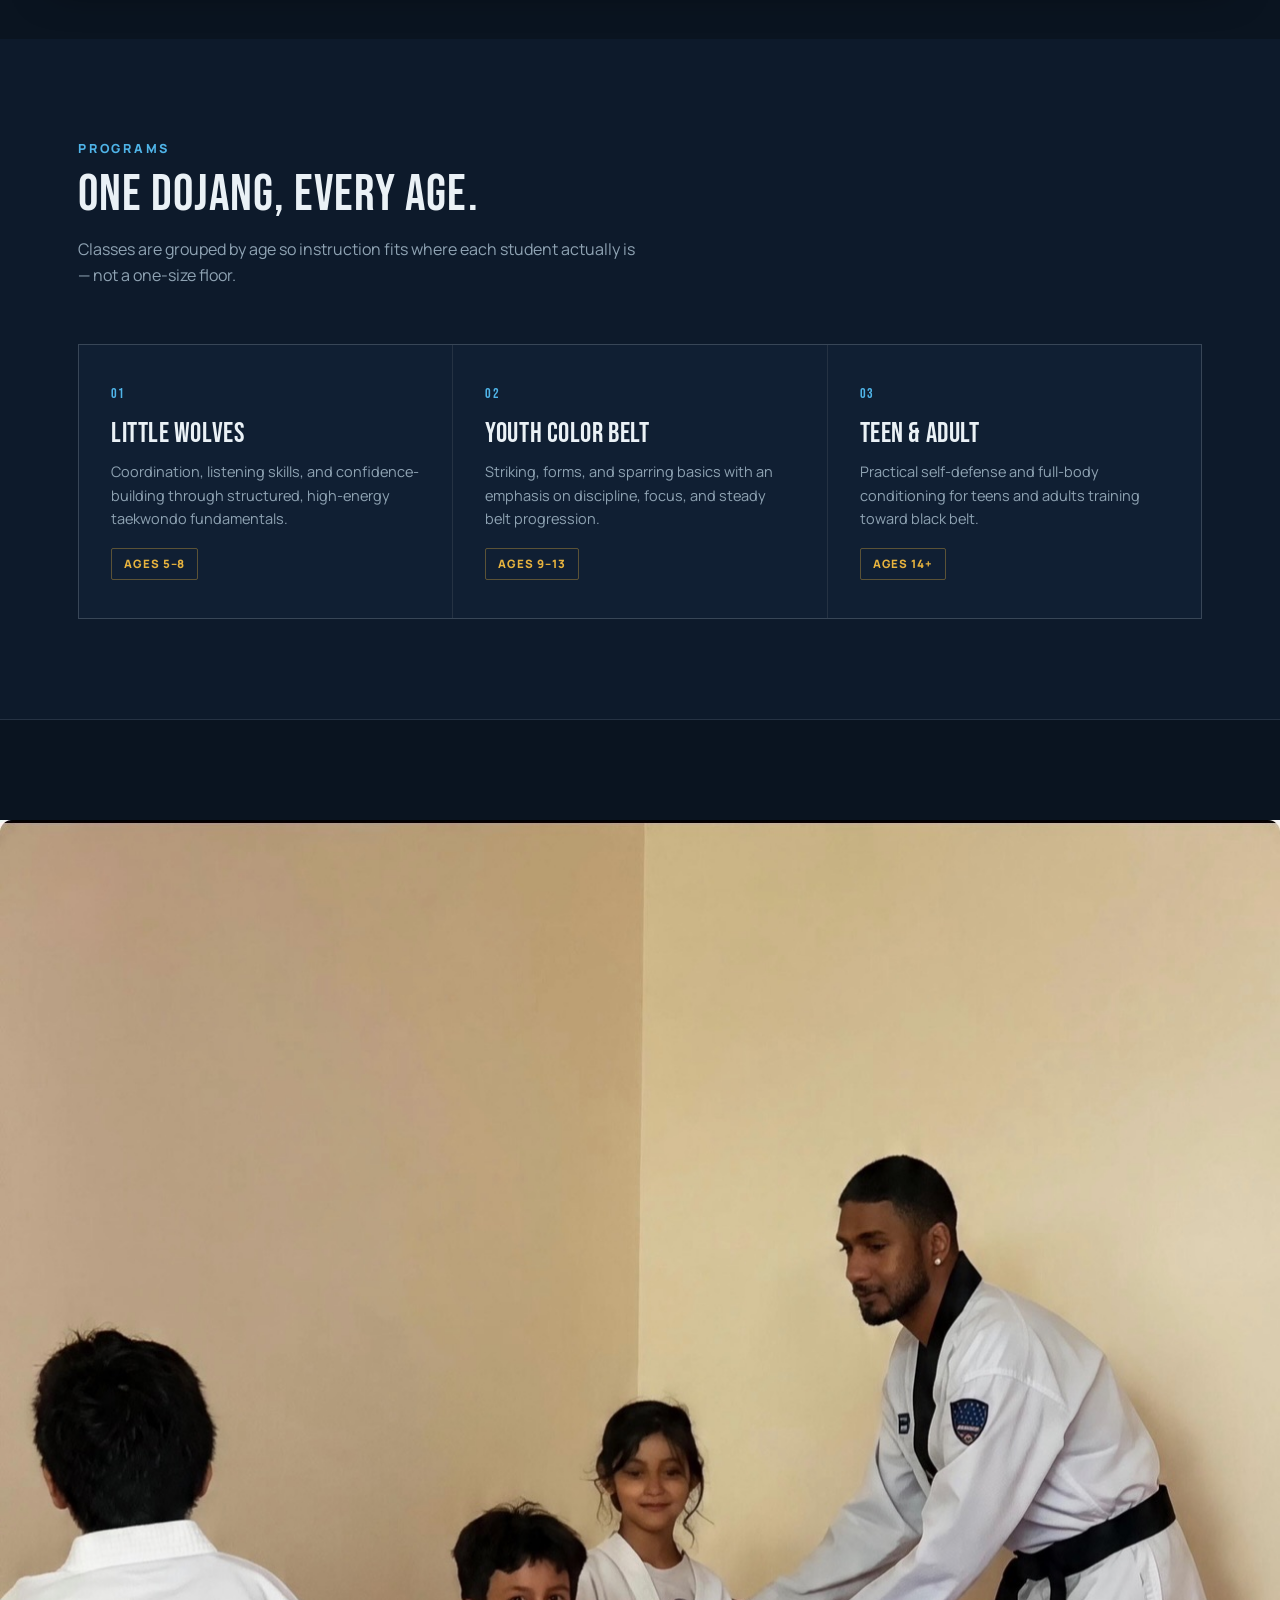
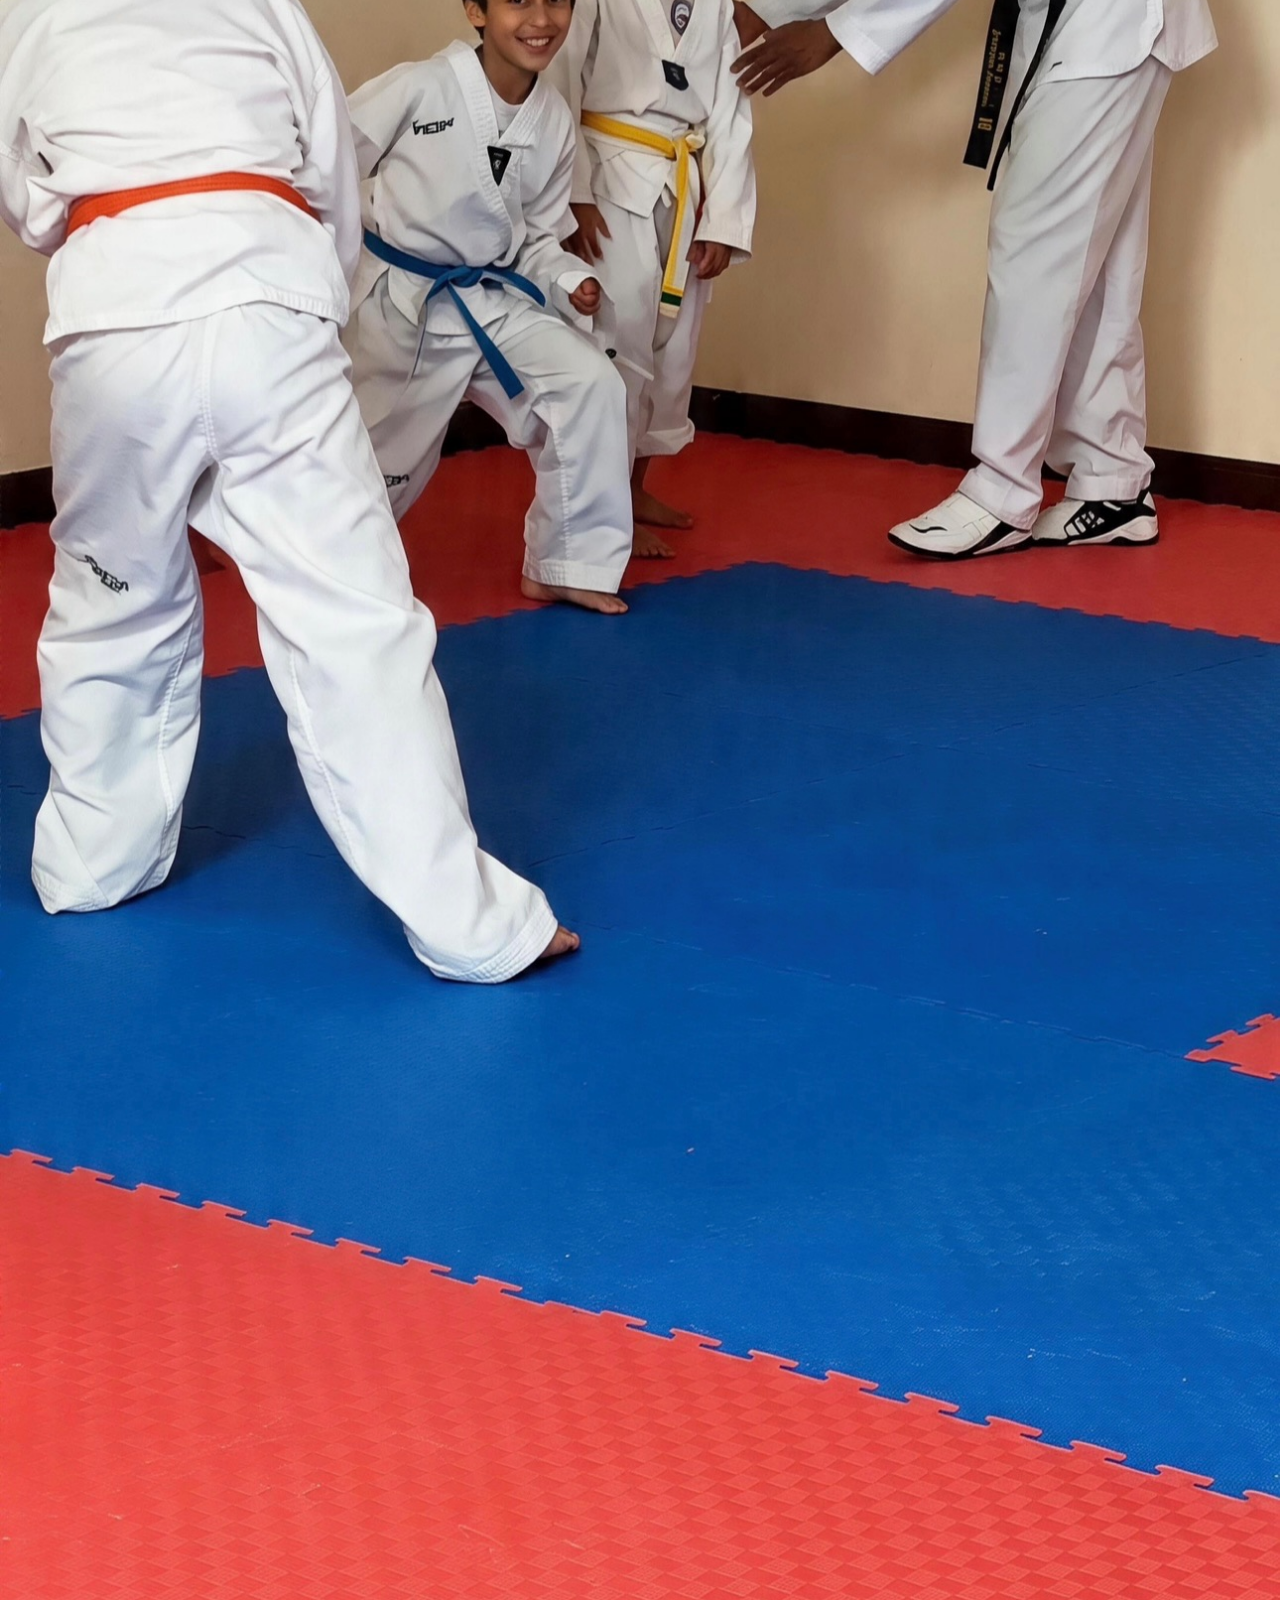
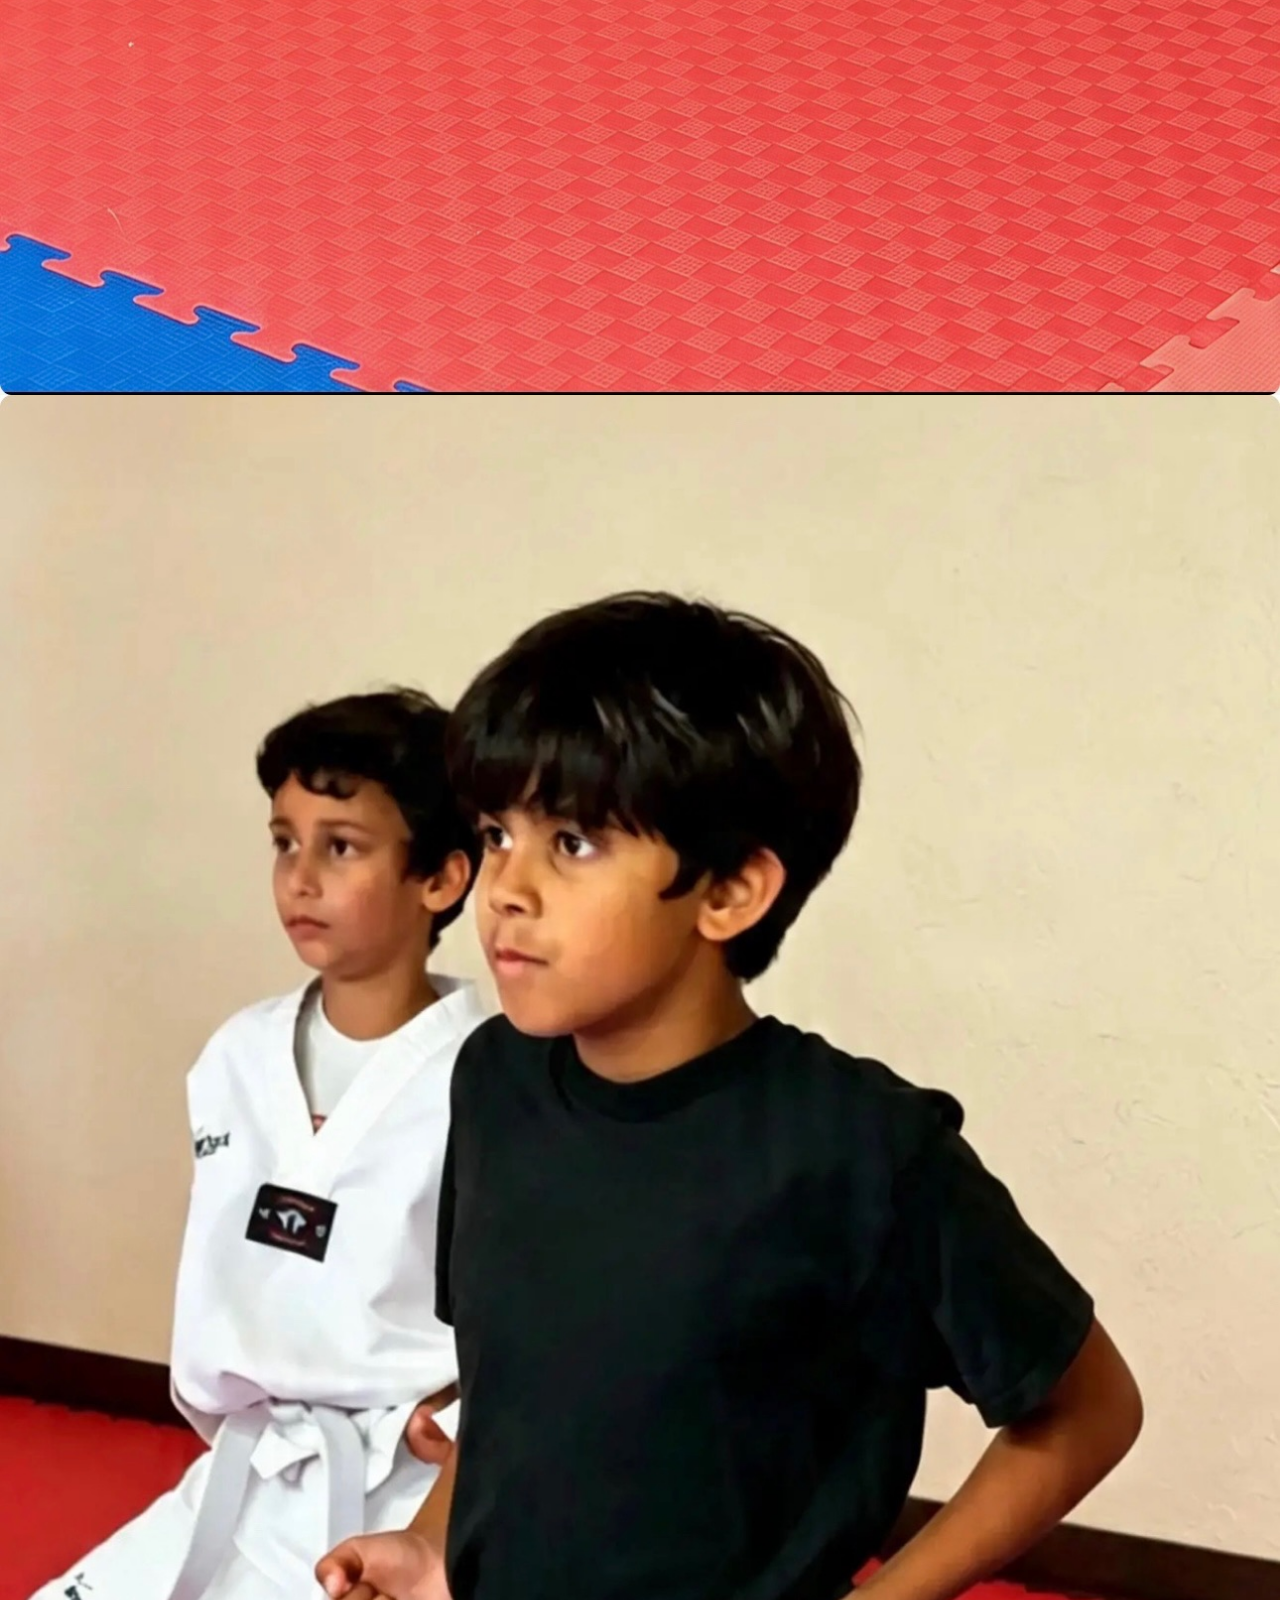
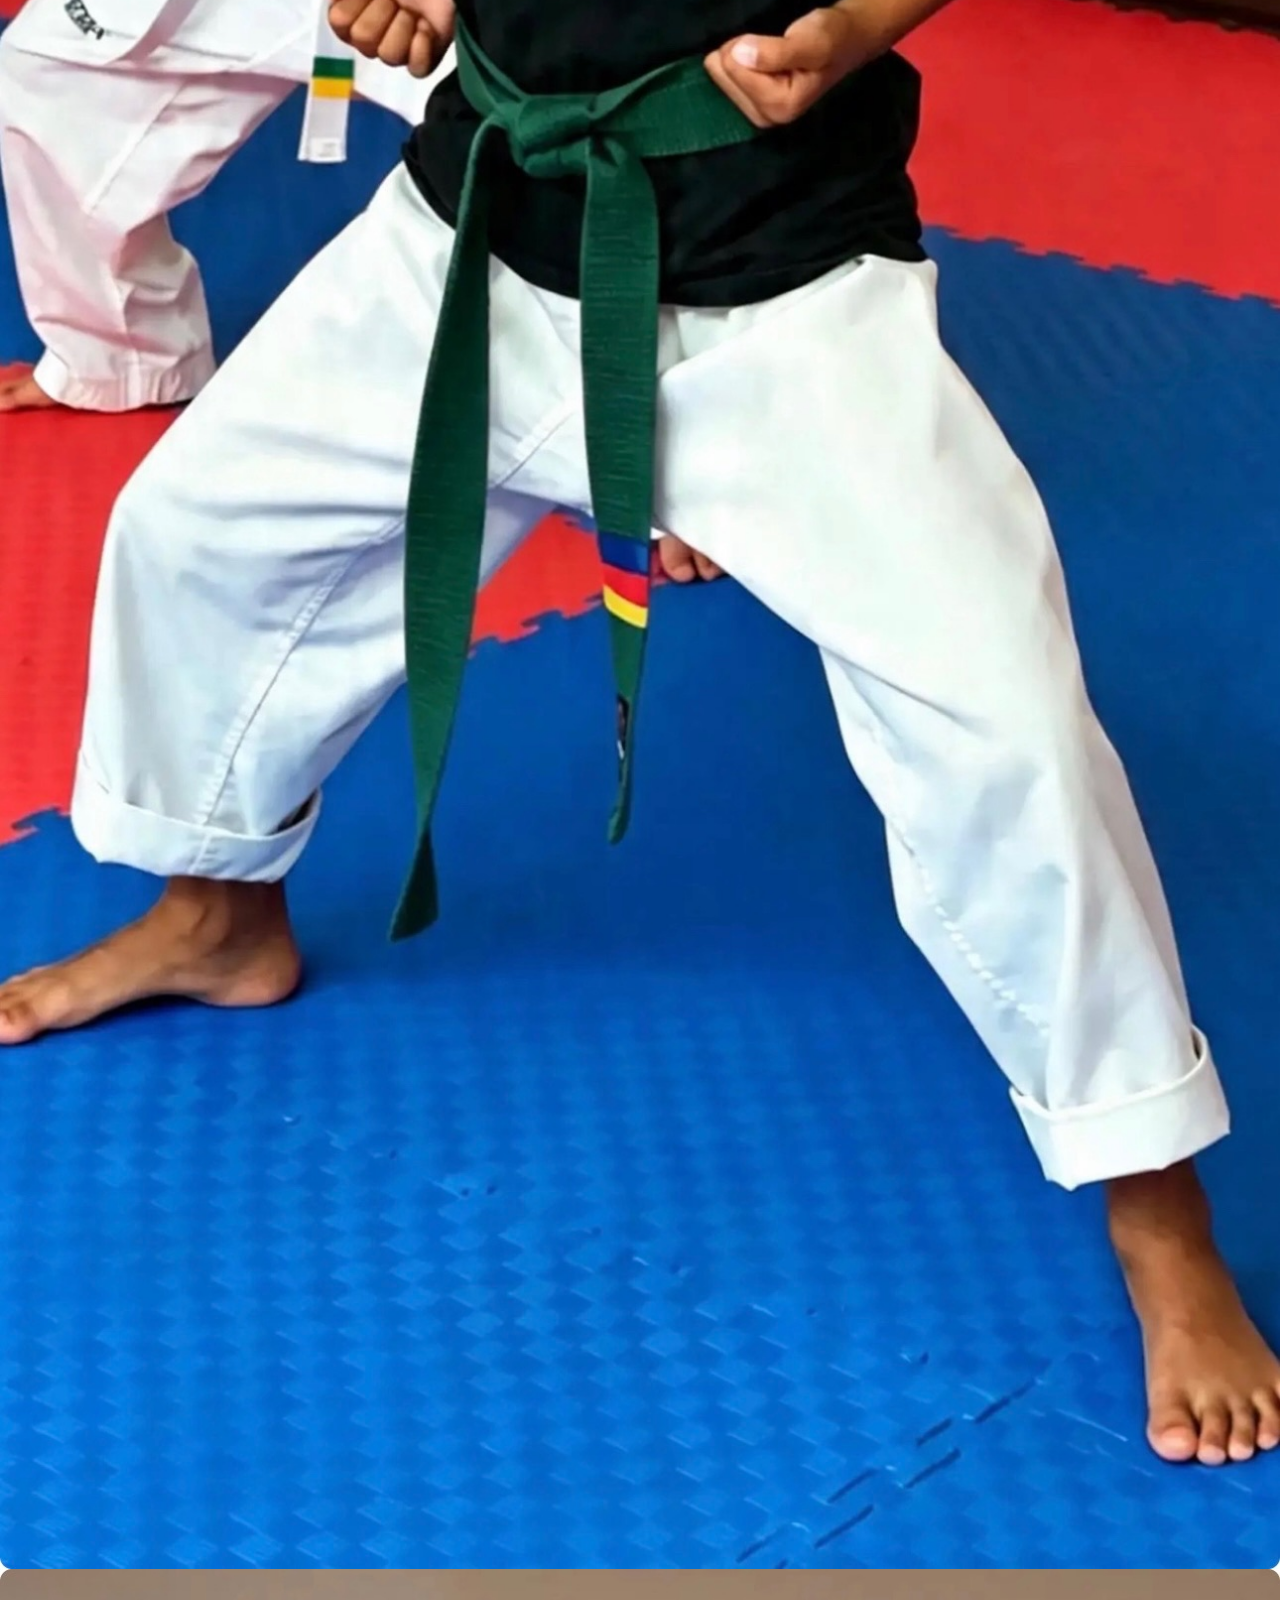
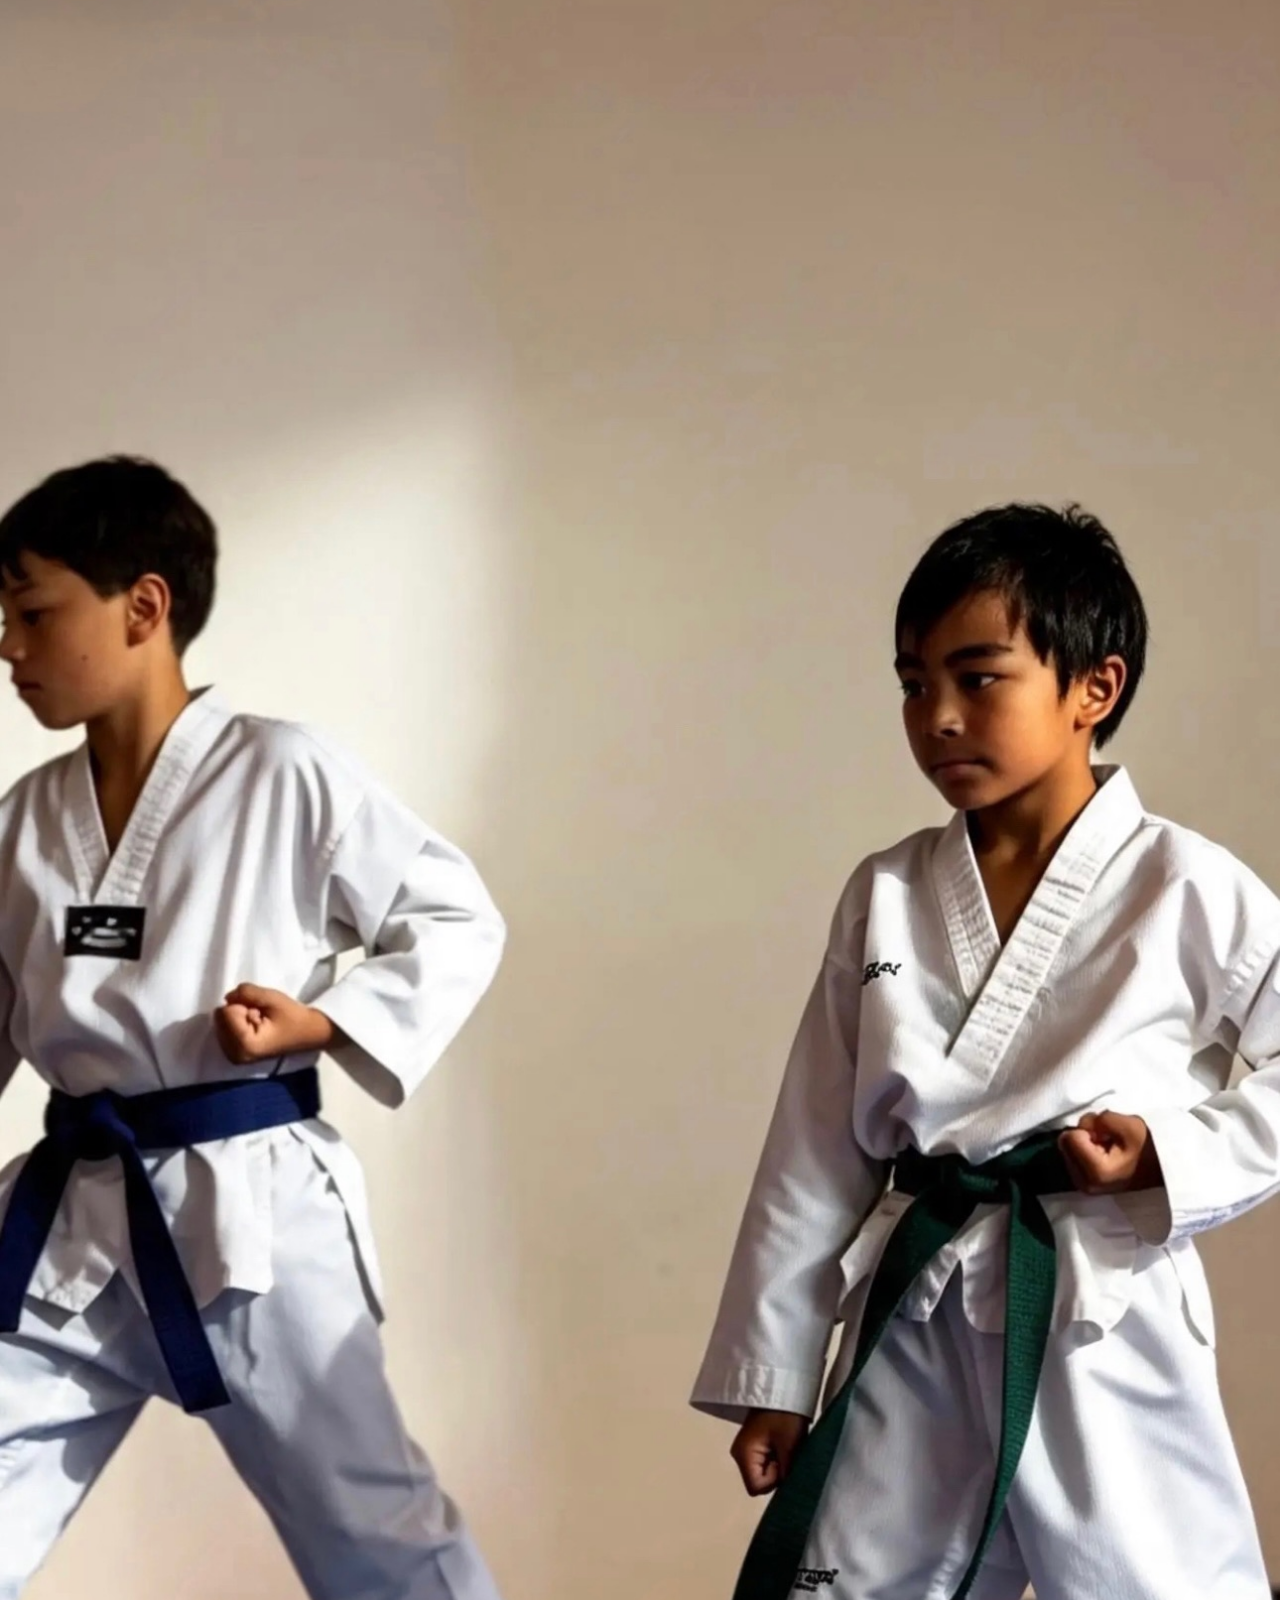
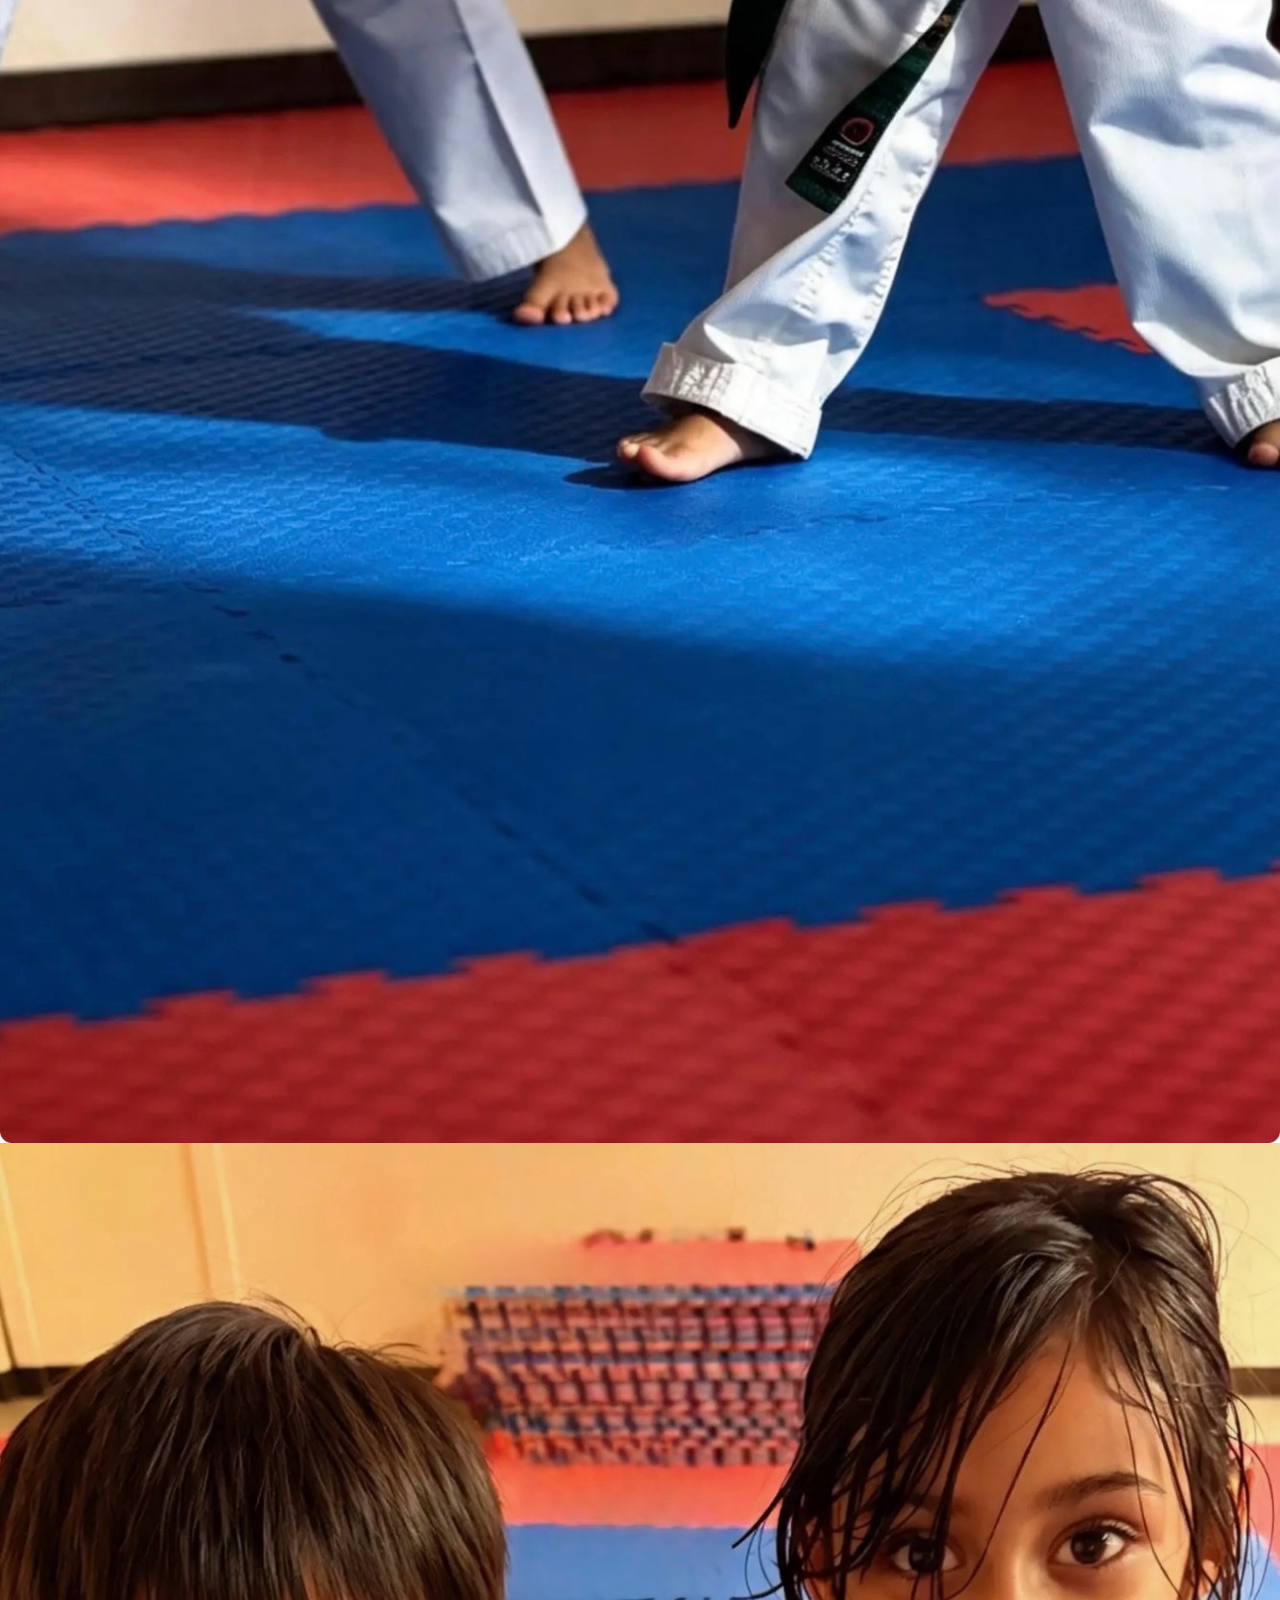
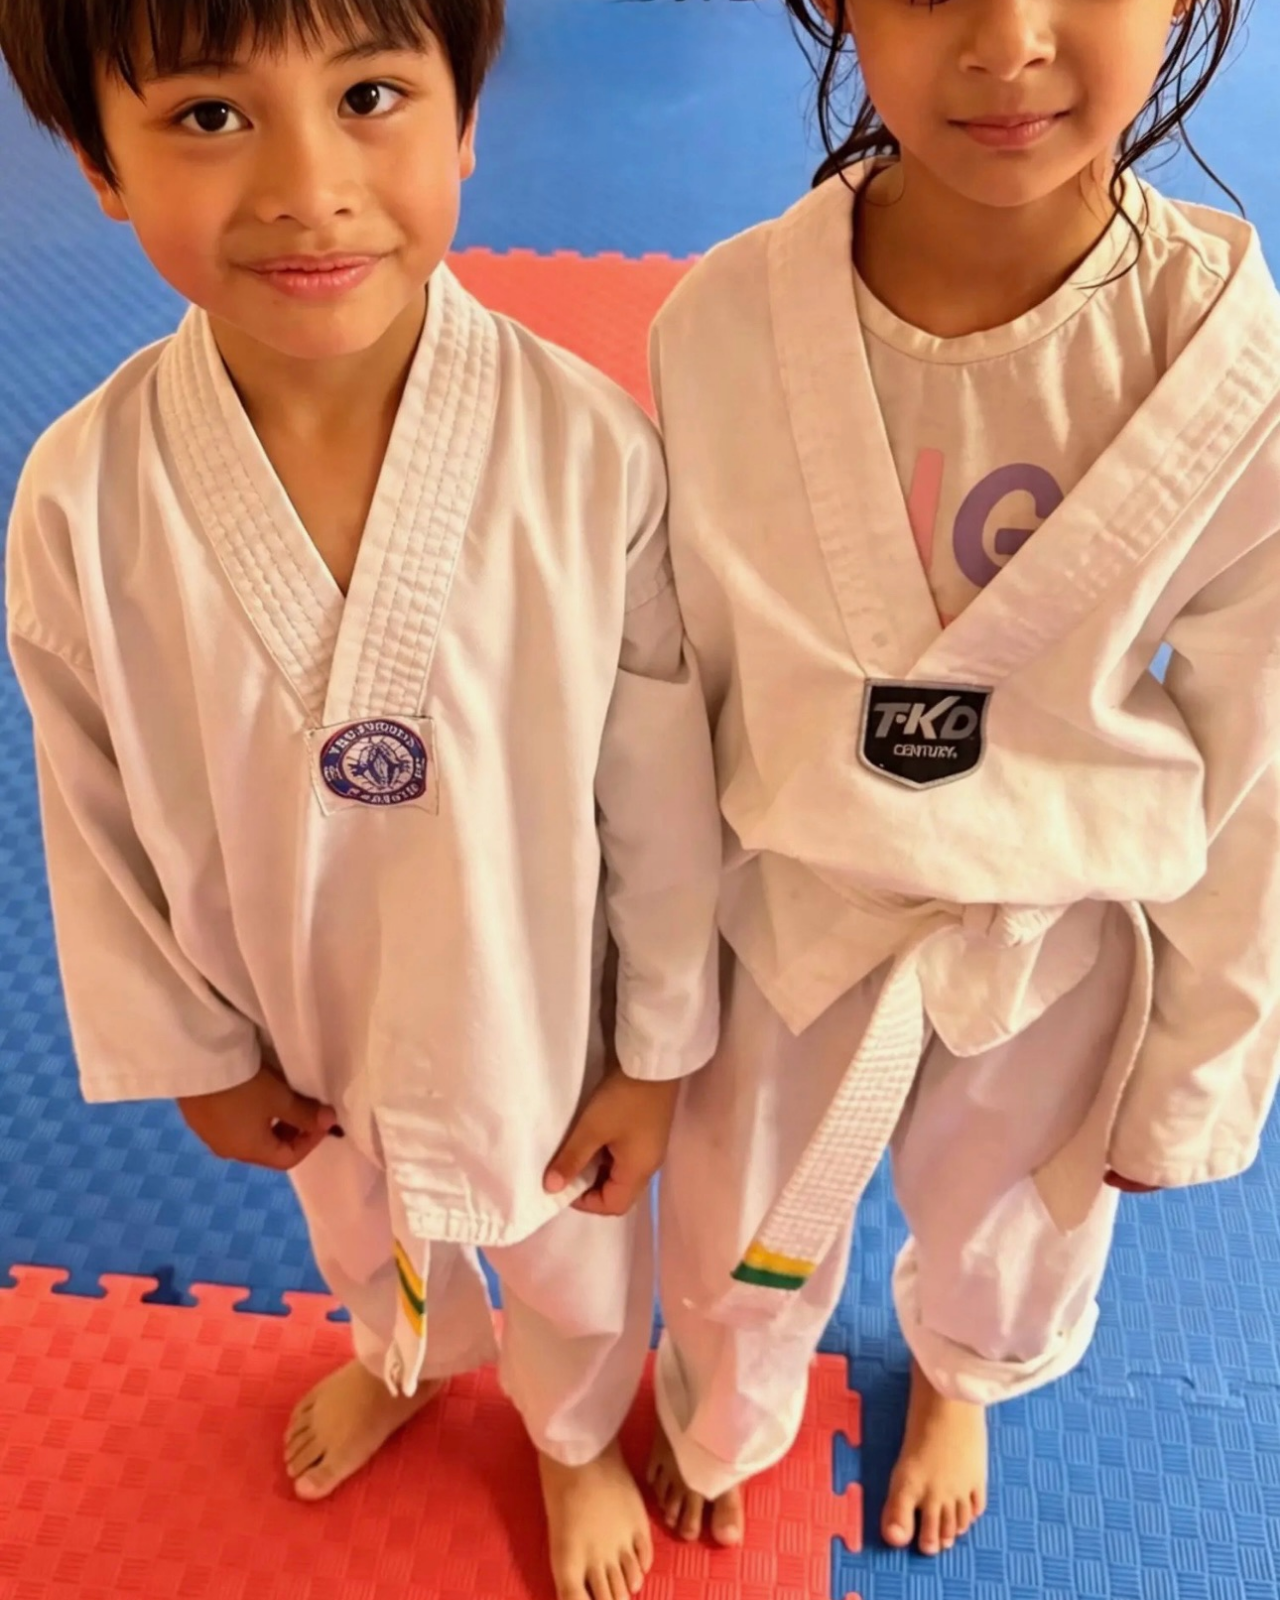
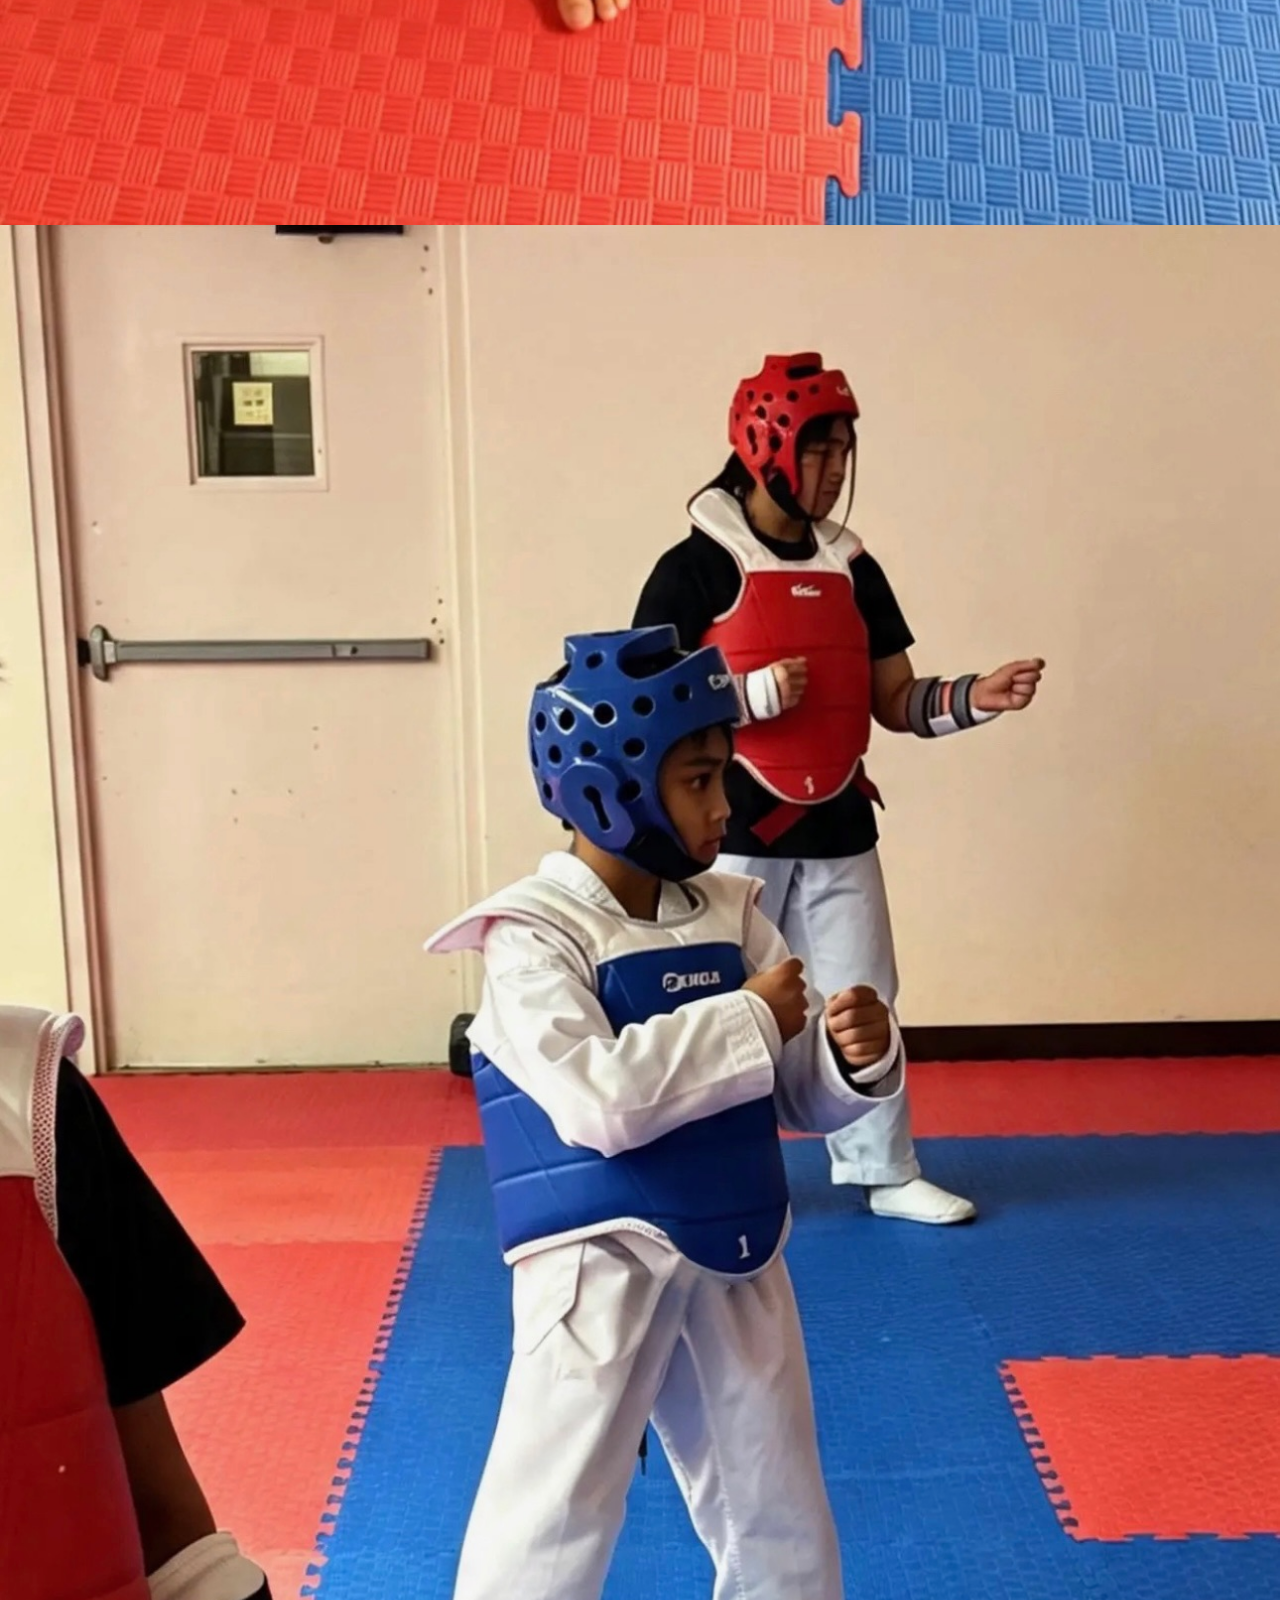
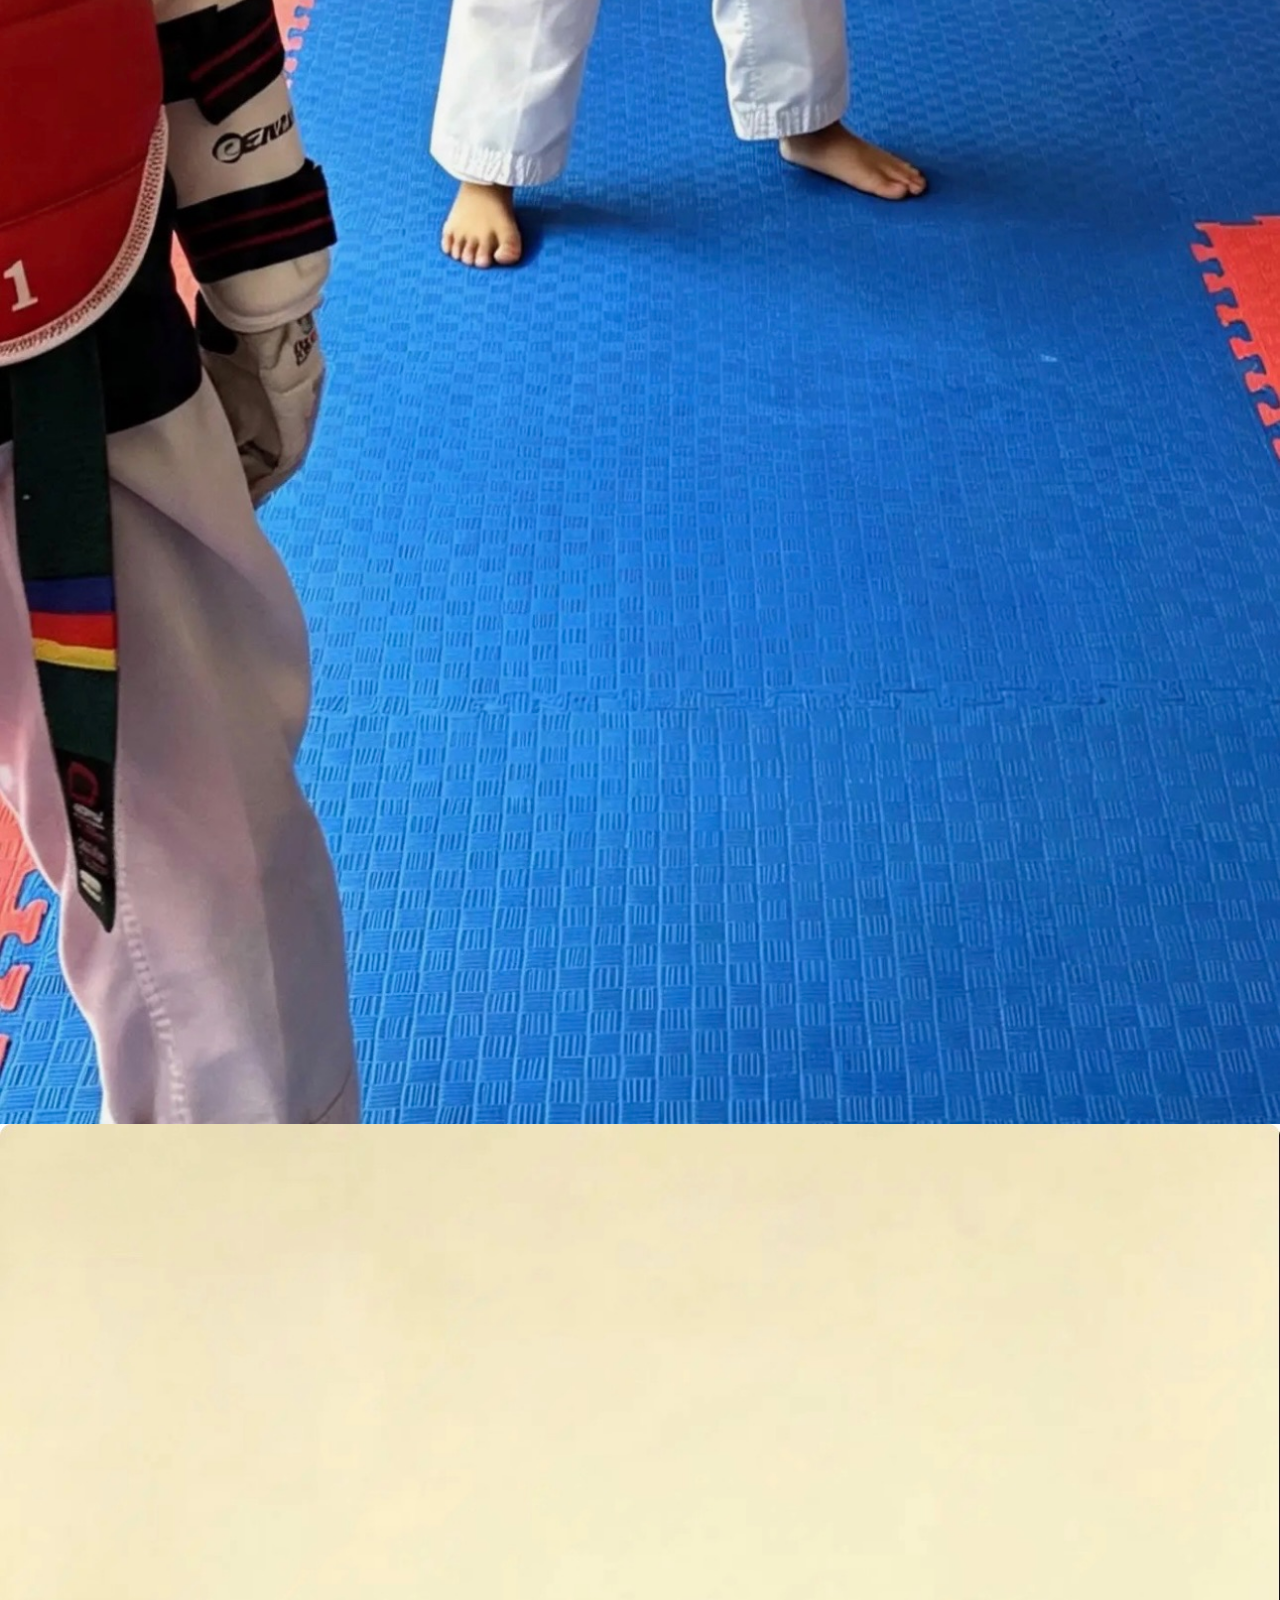
==== commit 8a586e3e: "Update index.html" ====
--- a/index.html
+++ b/index.html
@@ -471,46 +471,15 @@
   </div>
 </section>
 
-<!-- Gallery Section -->
-<section class="gallery-section">
-  <div class="gallery-container">
-    <h2 class="gallery-title">Our Gallery</h2>
-    <p class="gallery-subtitle">Take a look at some of our recent highlights.</p>
-
-    <div class="gallery-grid">
-      <!-- Photo Item 1 -->
-      <div class="gallery-item">
-        <img src="IMG_0004.jpg" alt="Description of Photo 1" loading="lazy">
-      </div>
-
-      <!-- Photo Item 2 -->
-      <div class="gallery-item">
-        <img src="IMG_0005.jpg" alt="Description of Photo 2" loading="lazy">
-      </div>
-
-      <!-- Photo Item 3 -->
-      <div class="gallery-item">
-        <img src="IMG_0006.jpg" alt="Description of Photo 3" loading="lazy">
-      </div>
-
-      <!-- Photo Item 4 -->
-      <div class="gallery-item">
-        <img src="IMG_0007.jpg" alt="Description of Photo 4" loading="lazy">
-      </div>
-
-      <!-- Photo Item 5 -->
-      <div class="gallery-item">
-        <img src="IMG_0008.jpg" alt="Description of Photo 5" loading="lazy">
-      </div>
-
-      <!-- Photo Item 6 -->
-      <div class="gallery-item">
-        <img src="IMG_0009.jpg" alt="Description of Photo 6" loading="lazy">
-      </div>
-    </div>
-  </div>
-</section>
-  
+<!-- Image Strip Gallery -->
+<section class="image-strip">
+  <img src="IMG_0004.jpg" alt="Gallery photo 1" loading="lazy">
+  <img src="IMG_0005.jpg" alt="Gallery photo 2" loading="lazy">
+  <img src="IMG_0006.jpg" alt="Gallery photo 3" loading="lazy">
+  <img src="IMG_0007.jpg" alt="Gallery photo 4" loading="lazy">
+  <img src="IMG_0008.jpg" alt="Gallery photo 5" loading="lazy">
+  <img src="IMG_0009.jpg" alt="Gallery photo 6" loading="lazy">
+</section>
 <section class="values">
   <div class="wrap">
     <div class="sectionhead">
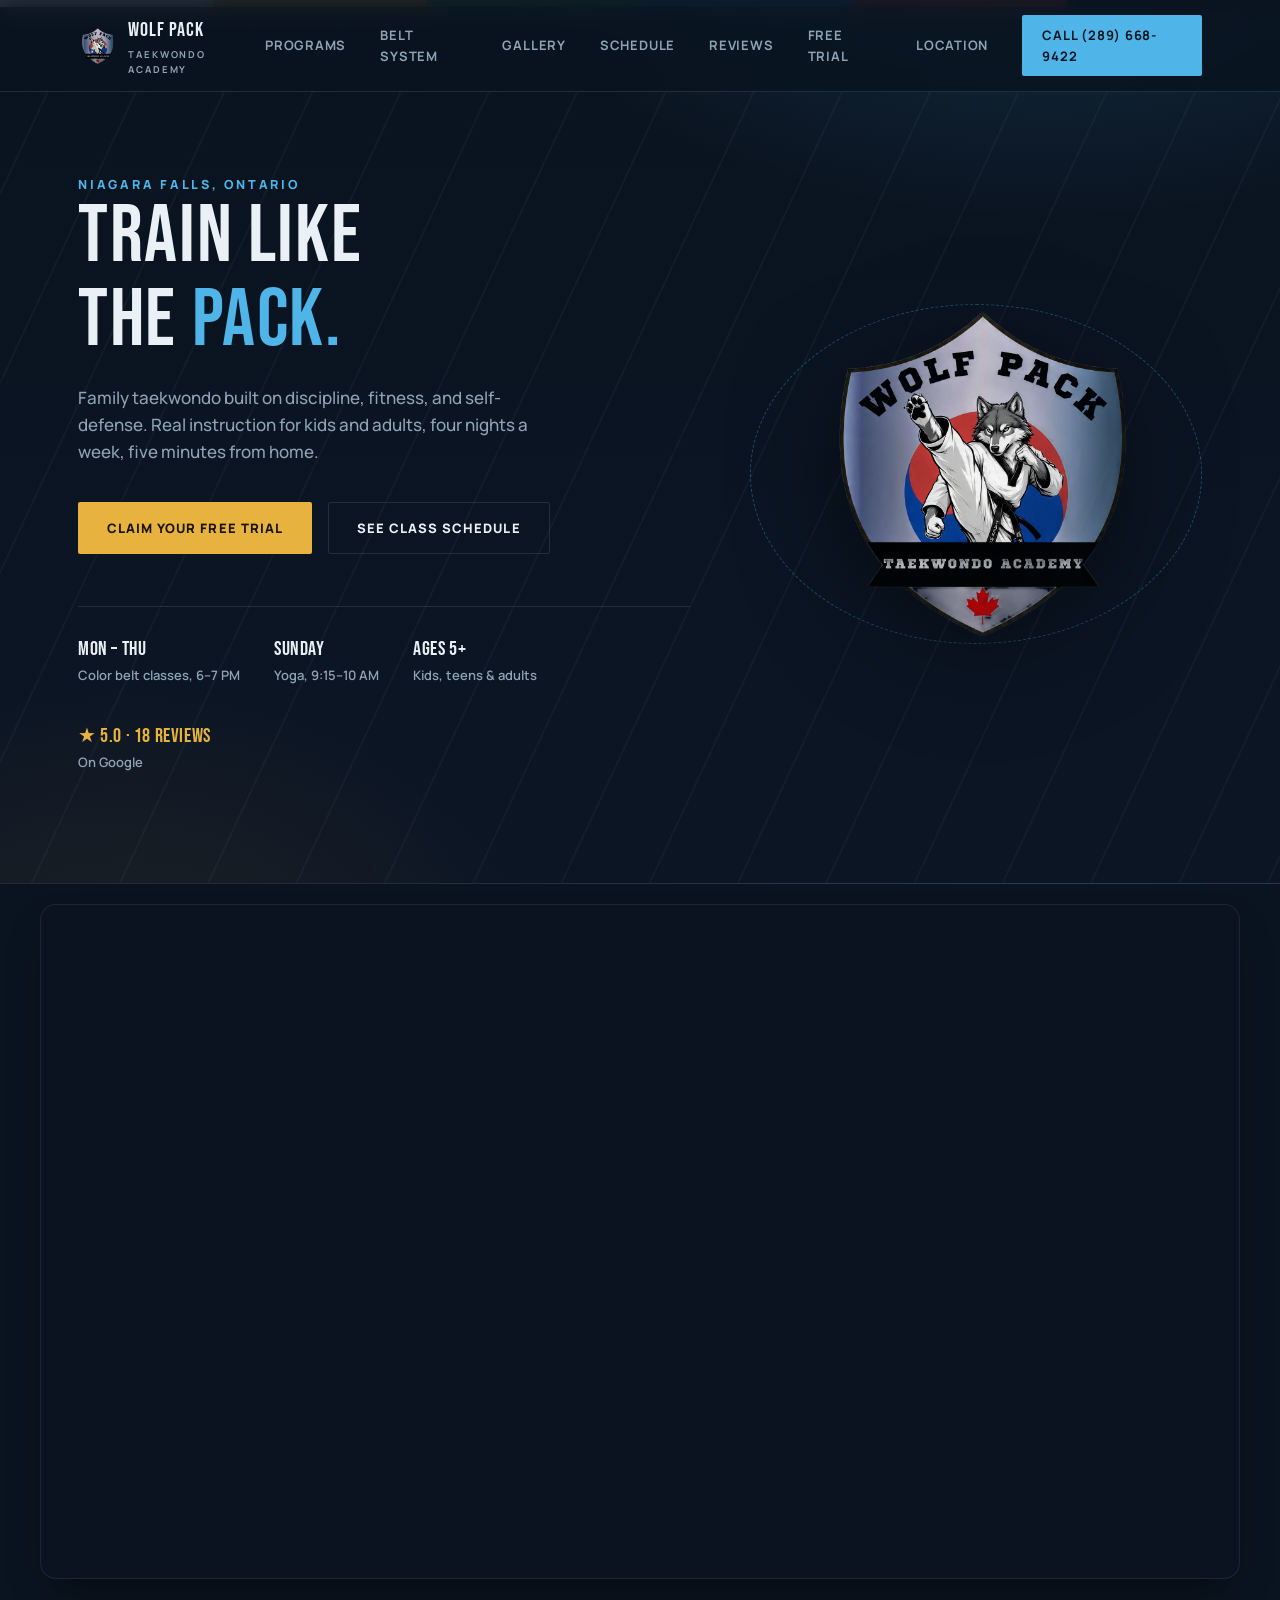
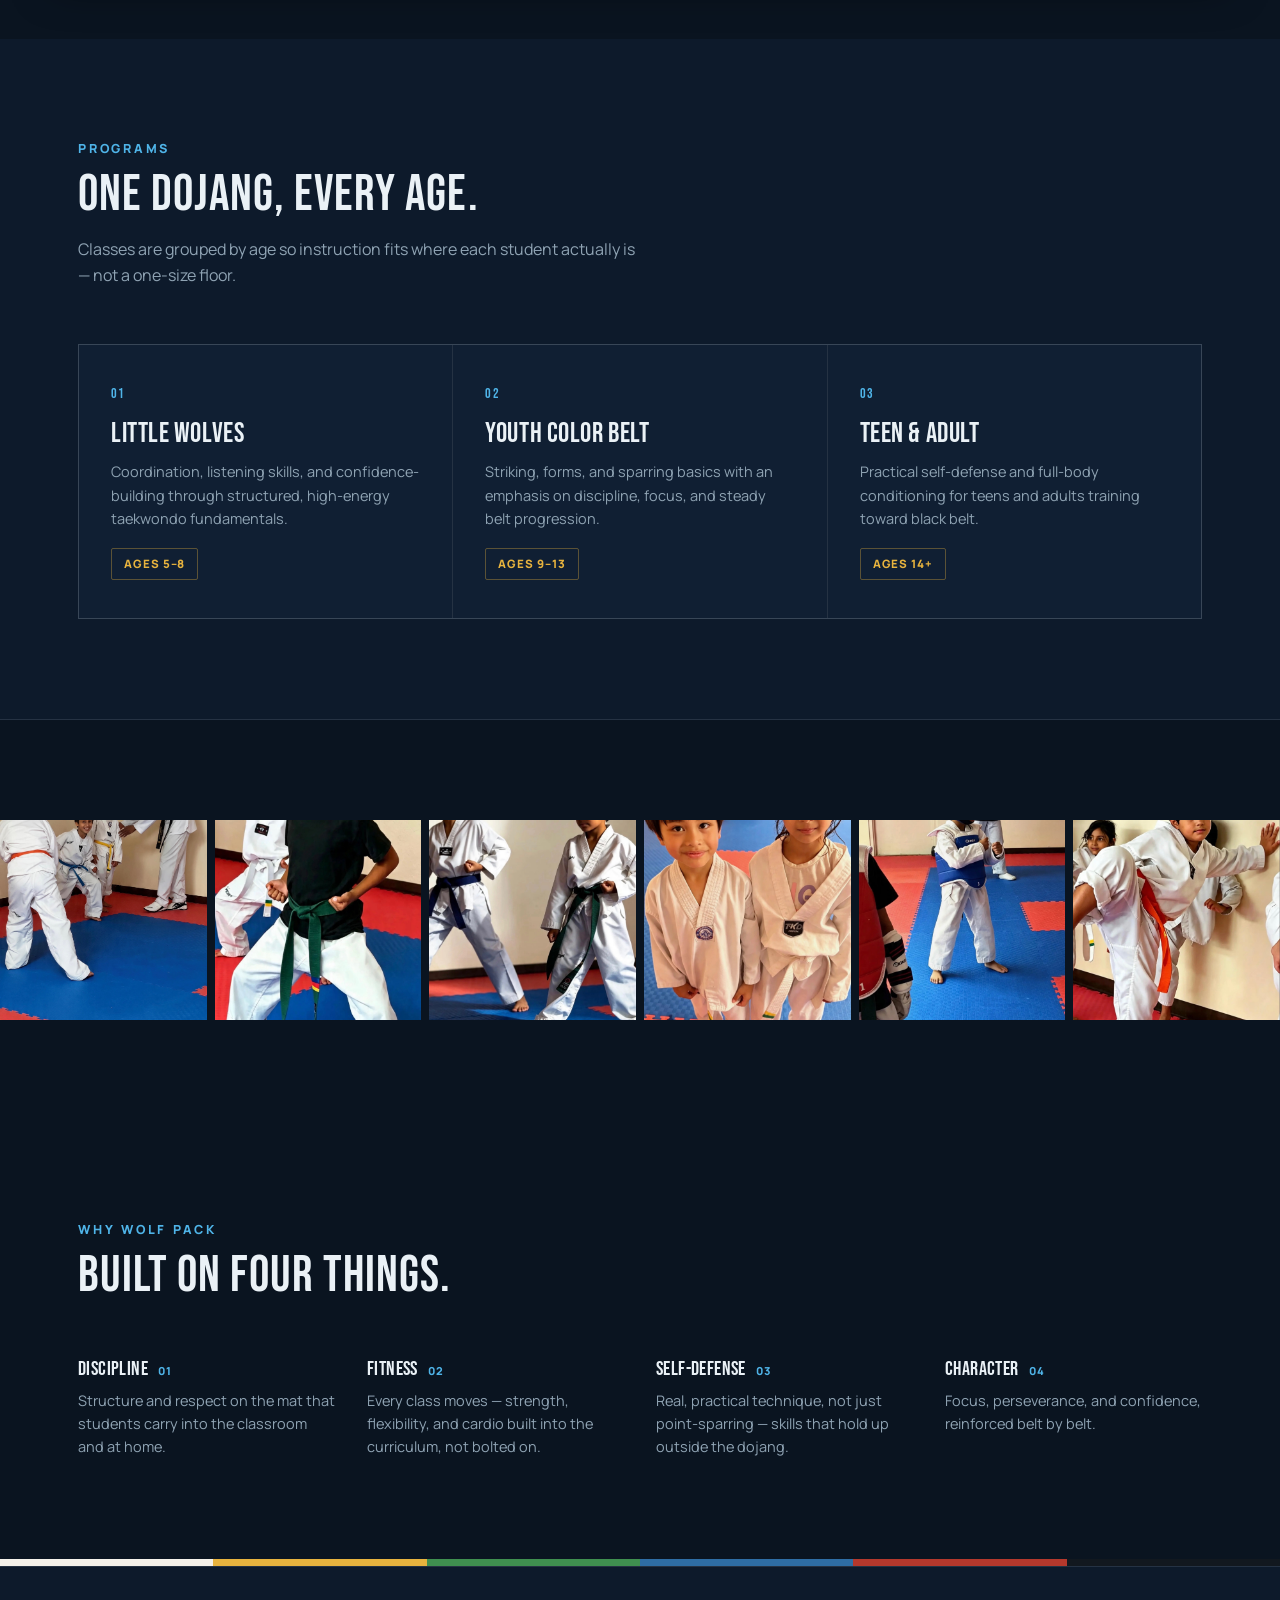
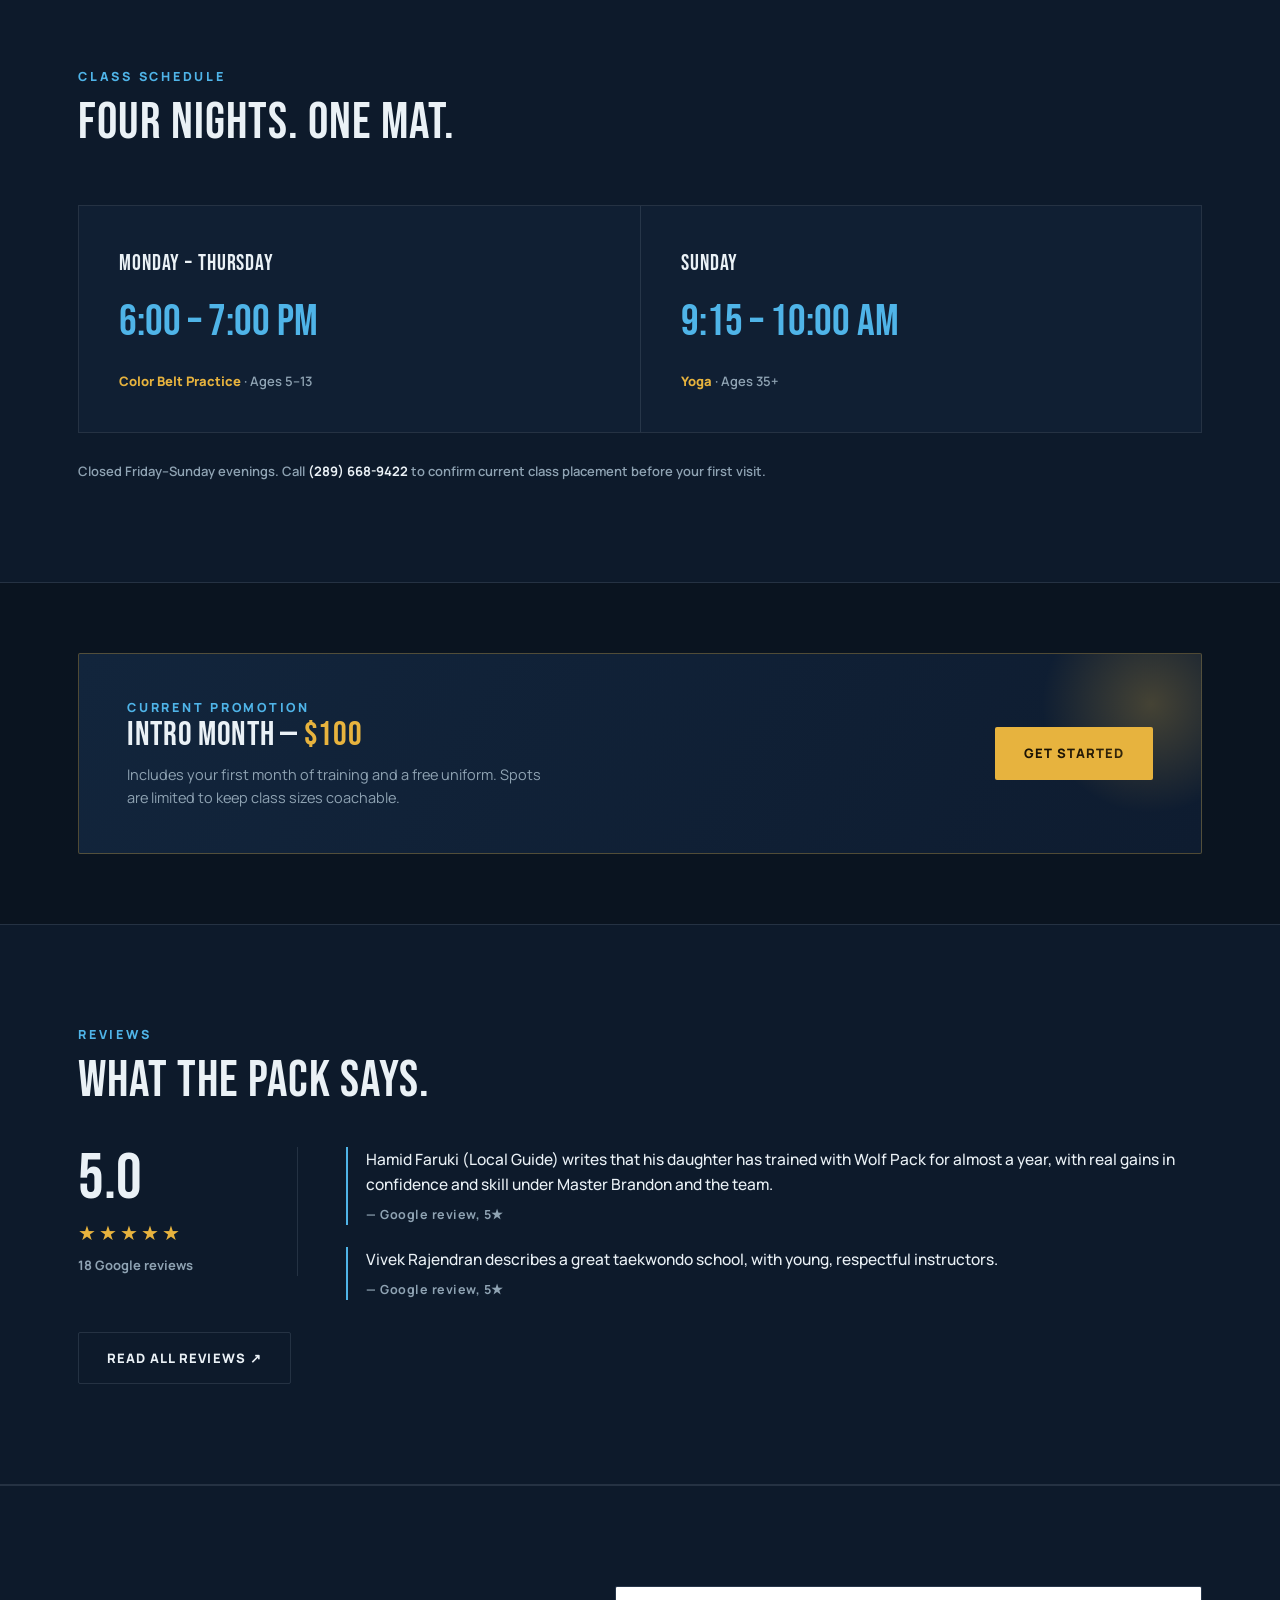
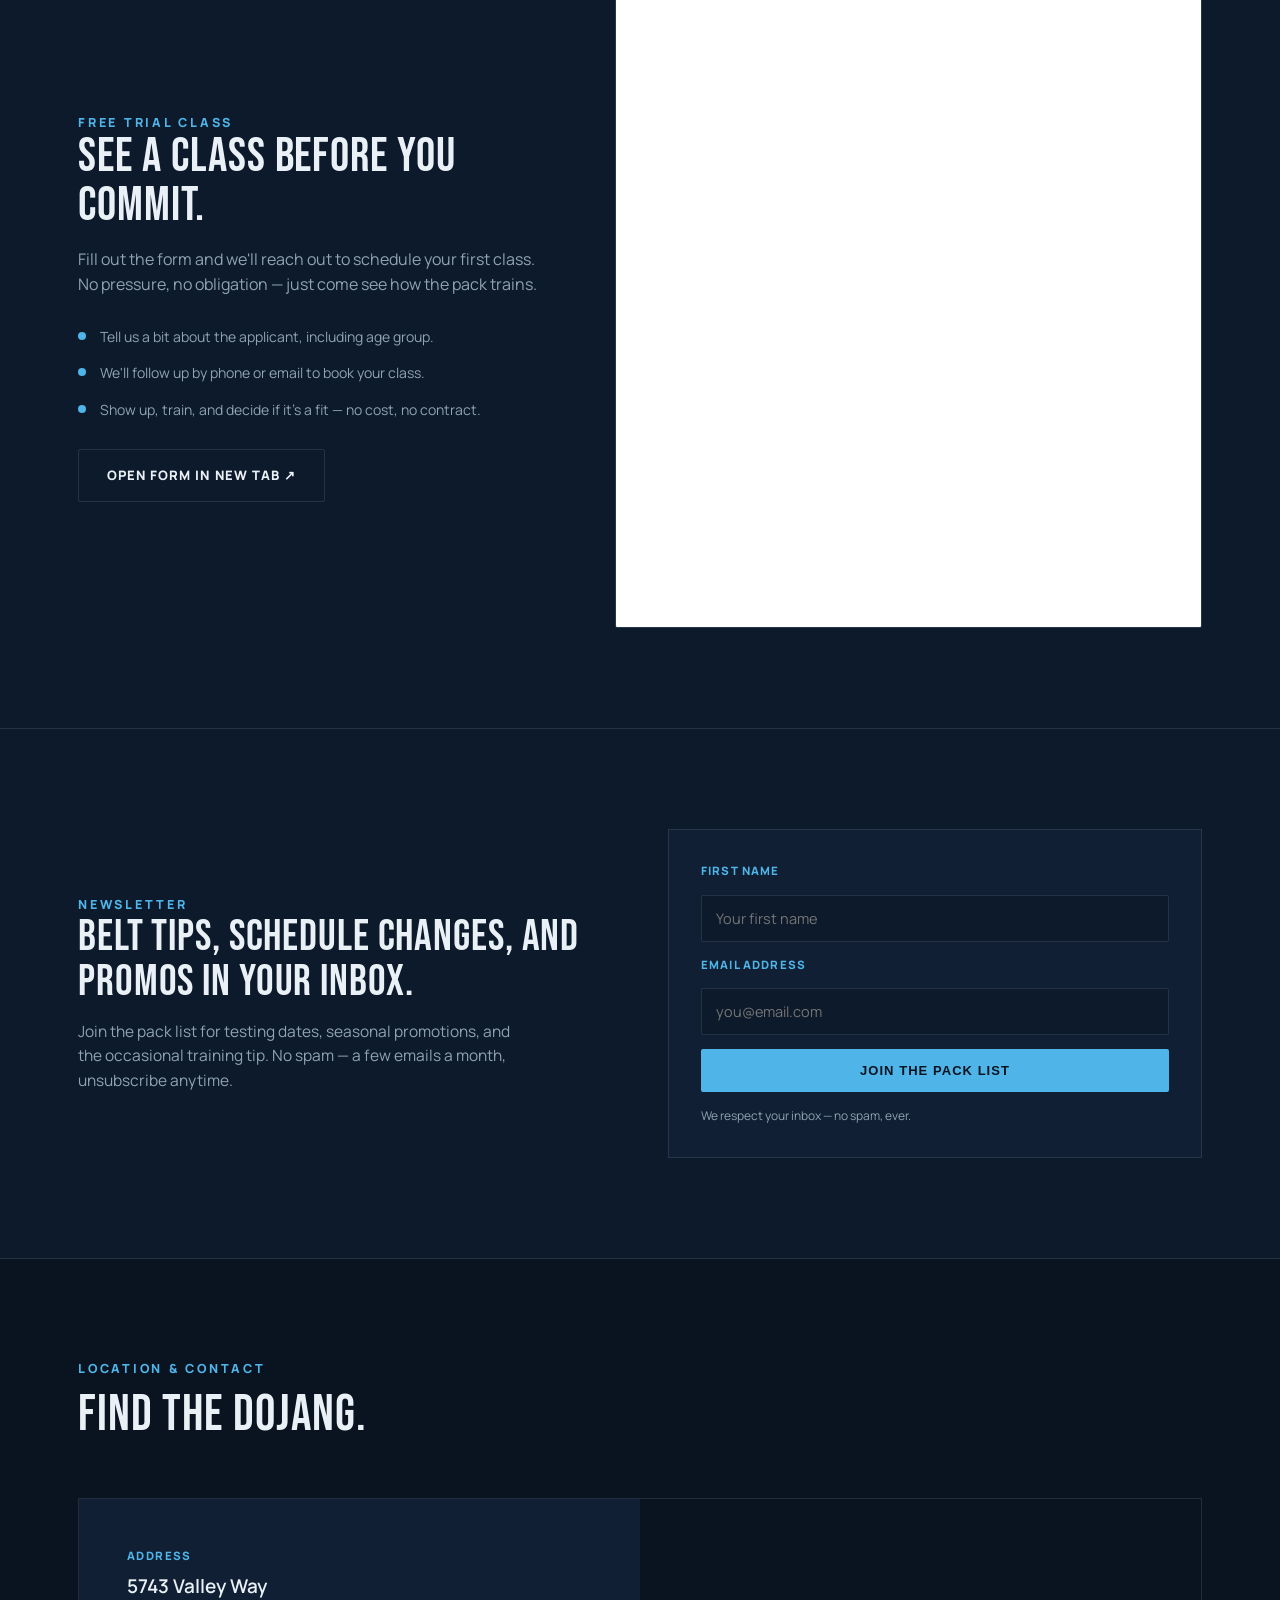
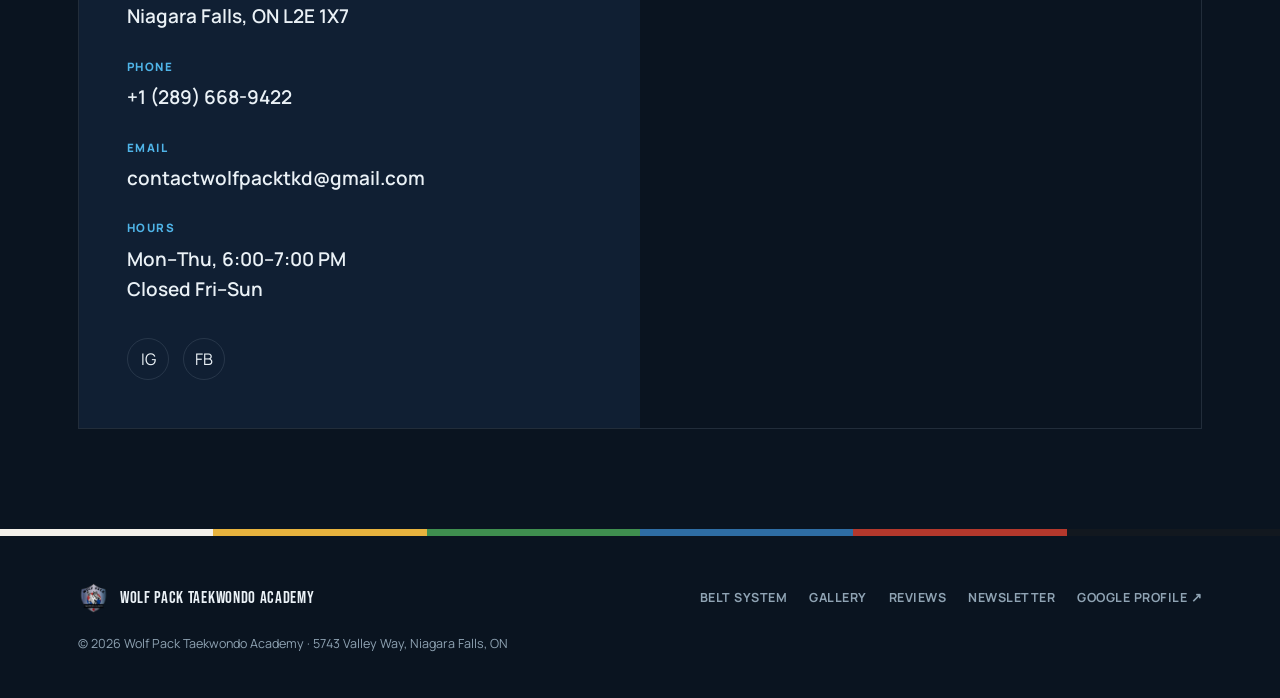
==== commit e53849b0: "Refactor image gallery to use flexbox layout Replaced the static image strip gallery with a flexbox " ====
--- a/index.html
+++ b/index.html
@@ -471,14 +471,13 @@
   </div>
 </section>
 
-<!-- Image Strip Gallery -->
-<section class="image-strip">
-  <img src="IMG_0004.jpg" alt="Gallery photo 1" loading="lazy">
-  <img src="IMG_0005.jpg" alt="Gallery photo 2" loading="lazy">
-  <img src="IMG_0006.jpg" alt="Gallery photo 3" loading="lazy">
-  <img src="IMG_0007.jpg" alt="Gallery photo 4" loading="lazy">
-  <img src="IMG_0008.jpg" alt="Gallery photo 5" loading="lazy">
-  <img src="IMG_0009.jpg" alt="Gallery photo 6" loading="lazy">
+<section style="display: flex; flex-direction: row; width: 100%; gap: 8px; overflow-x: auto;">
+  <img src="IMG_0004.jpg" alt="Gallery photo 1" style="flex: 1; height: 200px; object-fit: cover; min-width: 0;" loading="lazy">
+  <img src="IMG_0005.jpg" alt="Gallery photo 2" style="flex: 1; height: 200px; object-fit: cover; min-width: 0;" loading="lazy">
+  <img src="IMG_0006.jpg" alt="Gallery photo 3" style="flex: 1; height: 200px; object-fit: cover; min-width: 0;" loading="lazy">
+  <img src="IMG_0007.jpg" alt="Gallery photo 4" style="flex: 1; height: 200px; object-fit: cover; min-width: 0;" loading="lazy">
+  <img src="IMG_0008.jpg" alt="Gallery photo 5" style="flex: 1; height: 200px; object-fit: cover; min-width: 0;" loading="lazy">
+  <img src="IMG_0009.jpg" alt="Gallery photo 6" style="flex: 1; height: 200px; object-fit: cover; min-width: 0;" loading="lazy">
 </section>
 <section class="values">
   <div class="wrap">
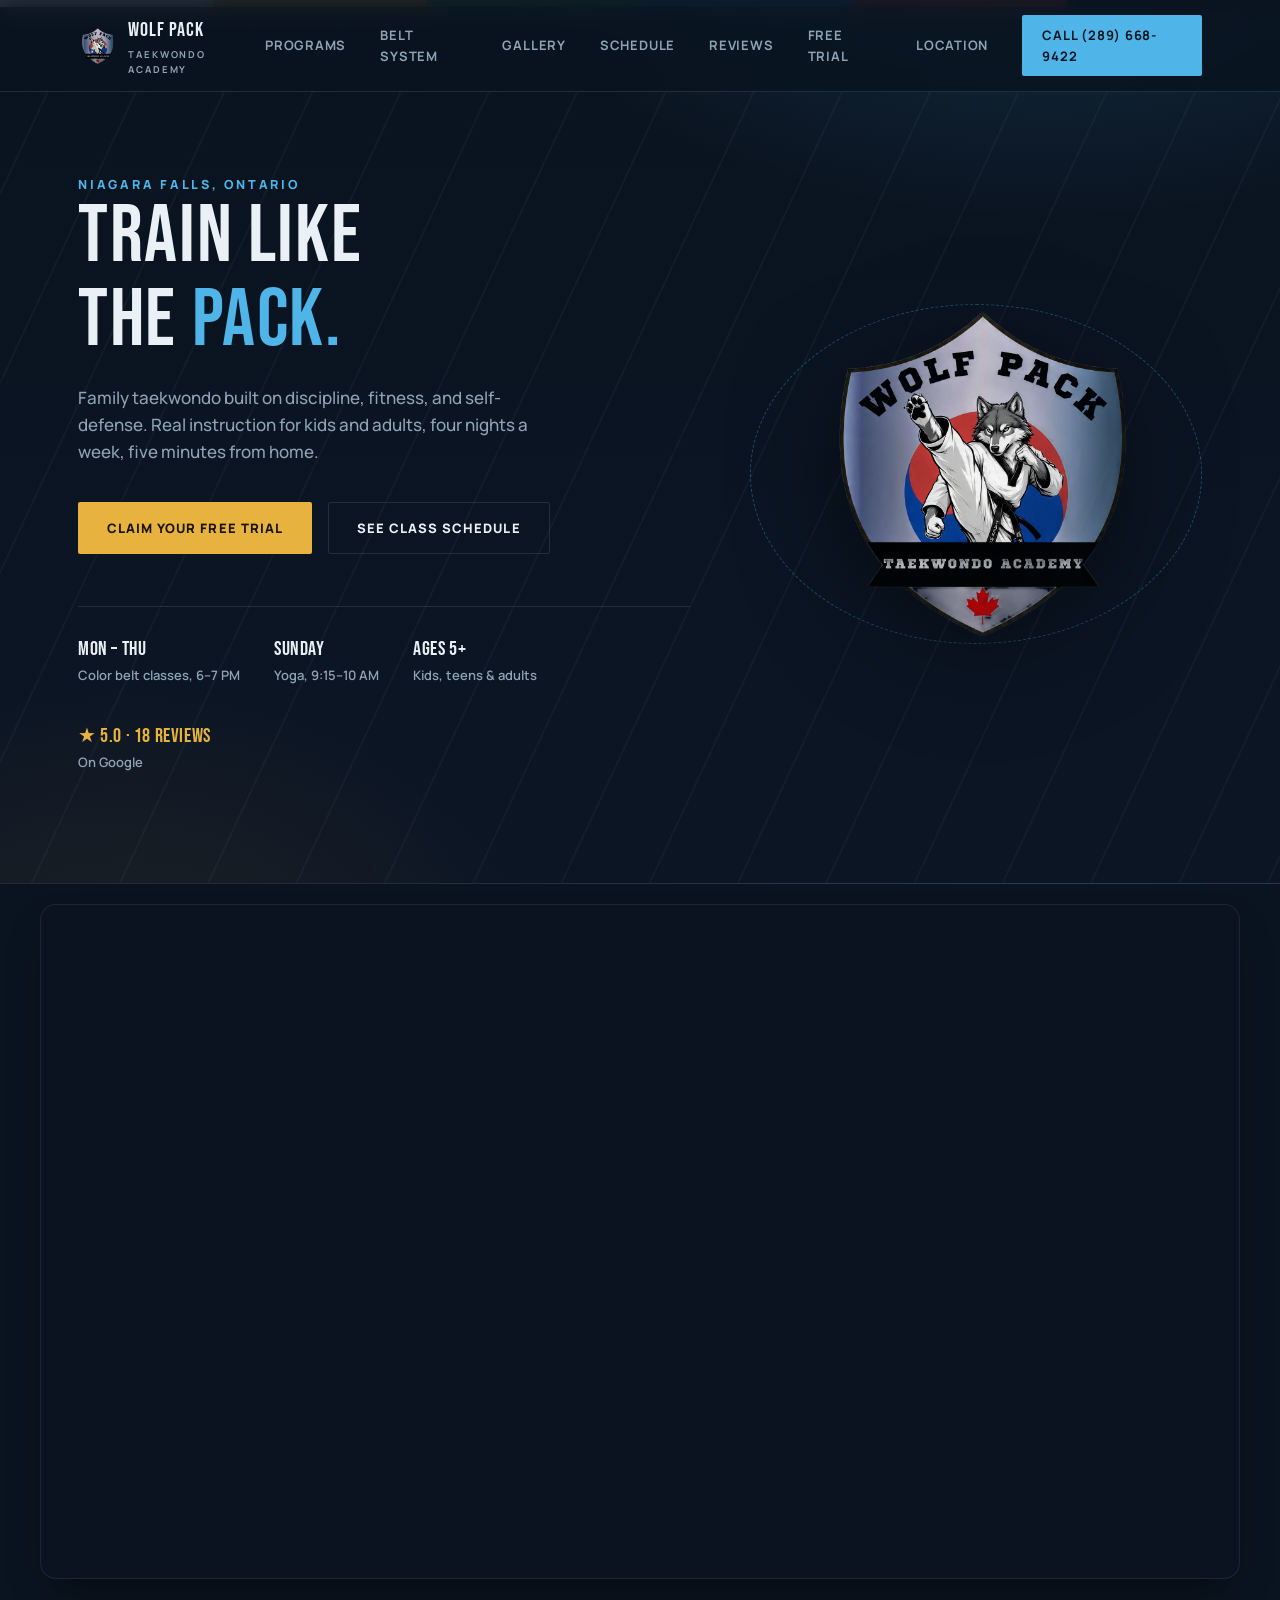
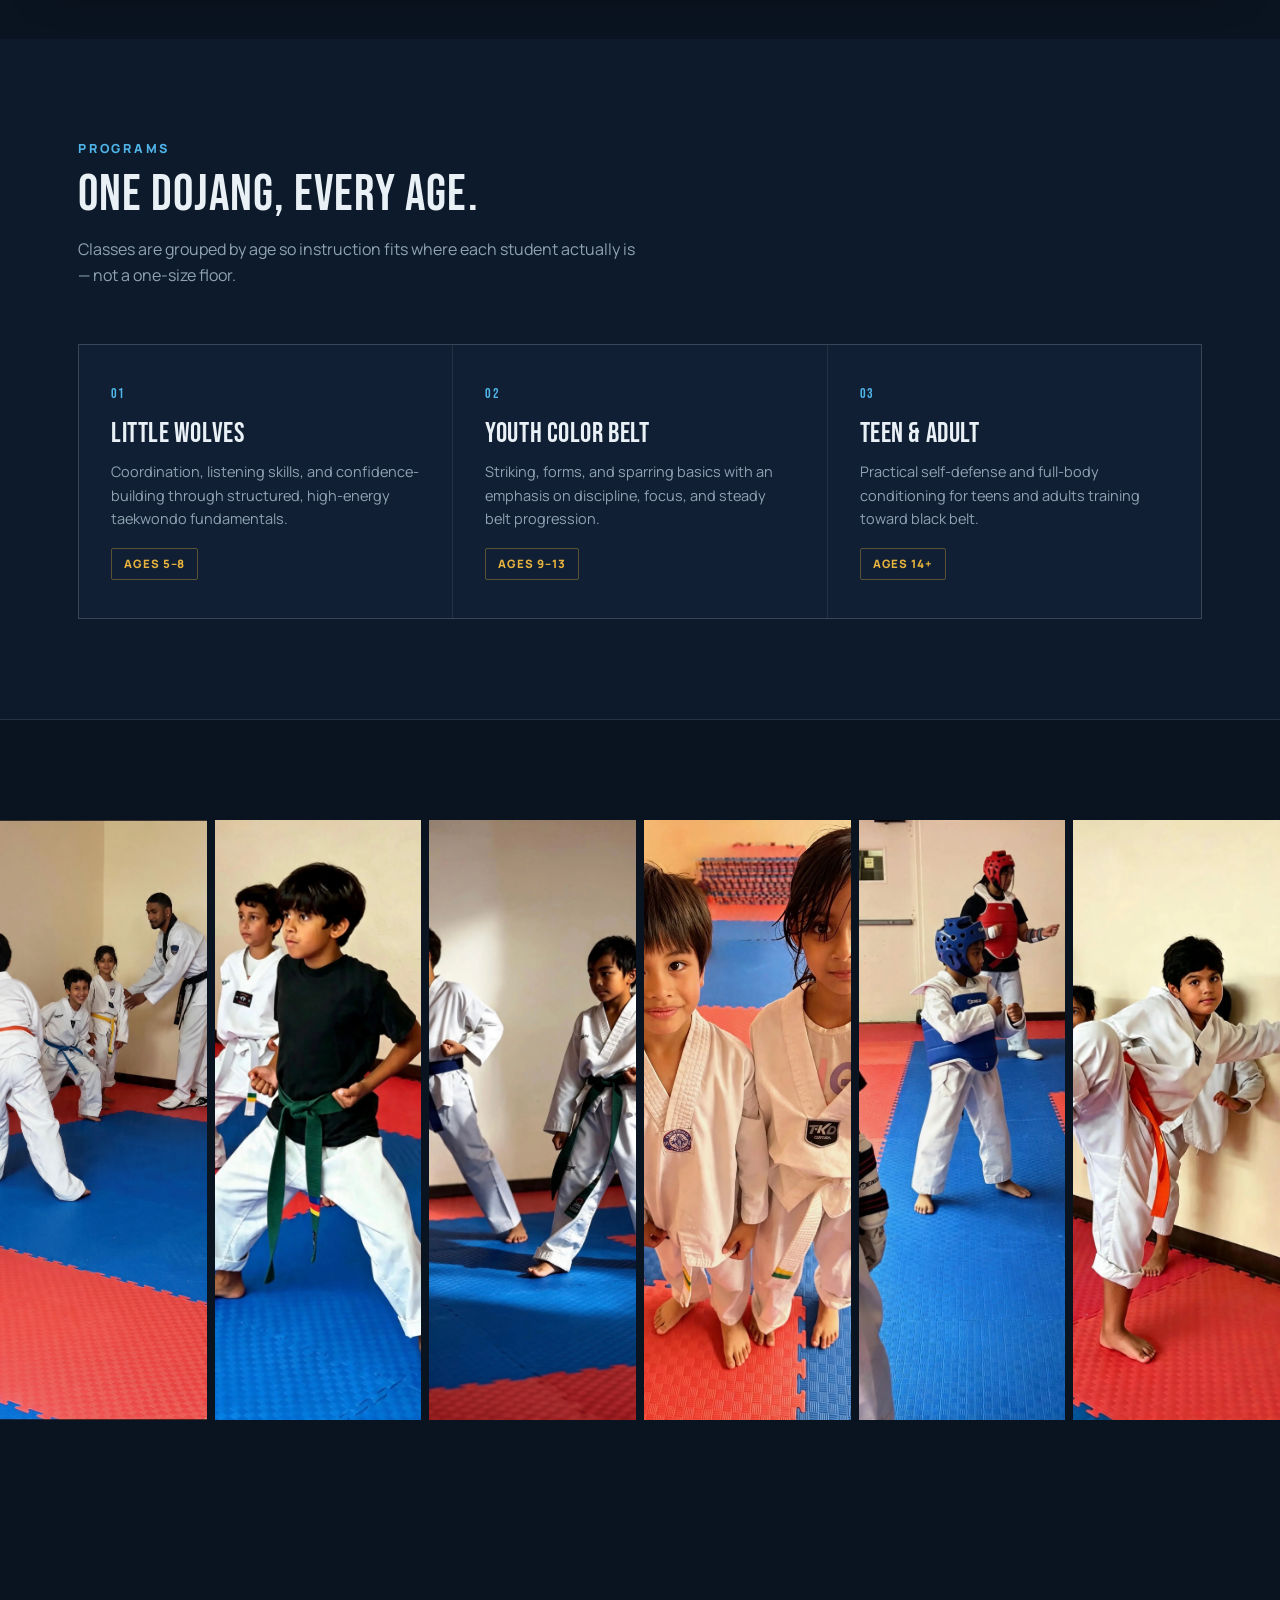
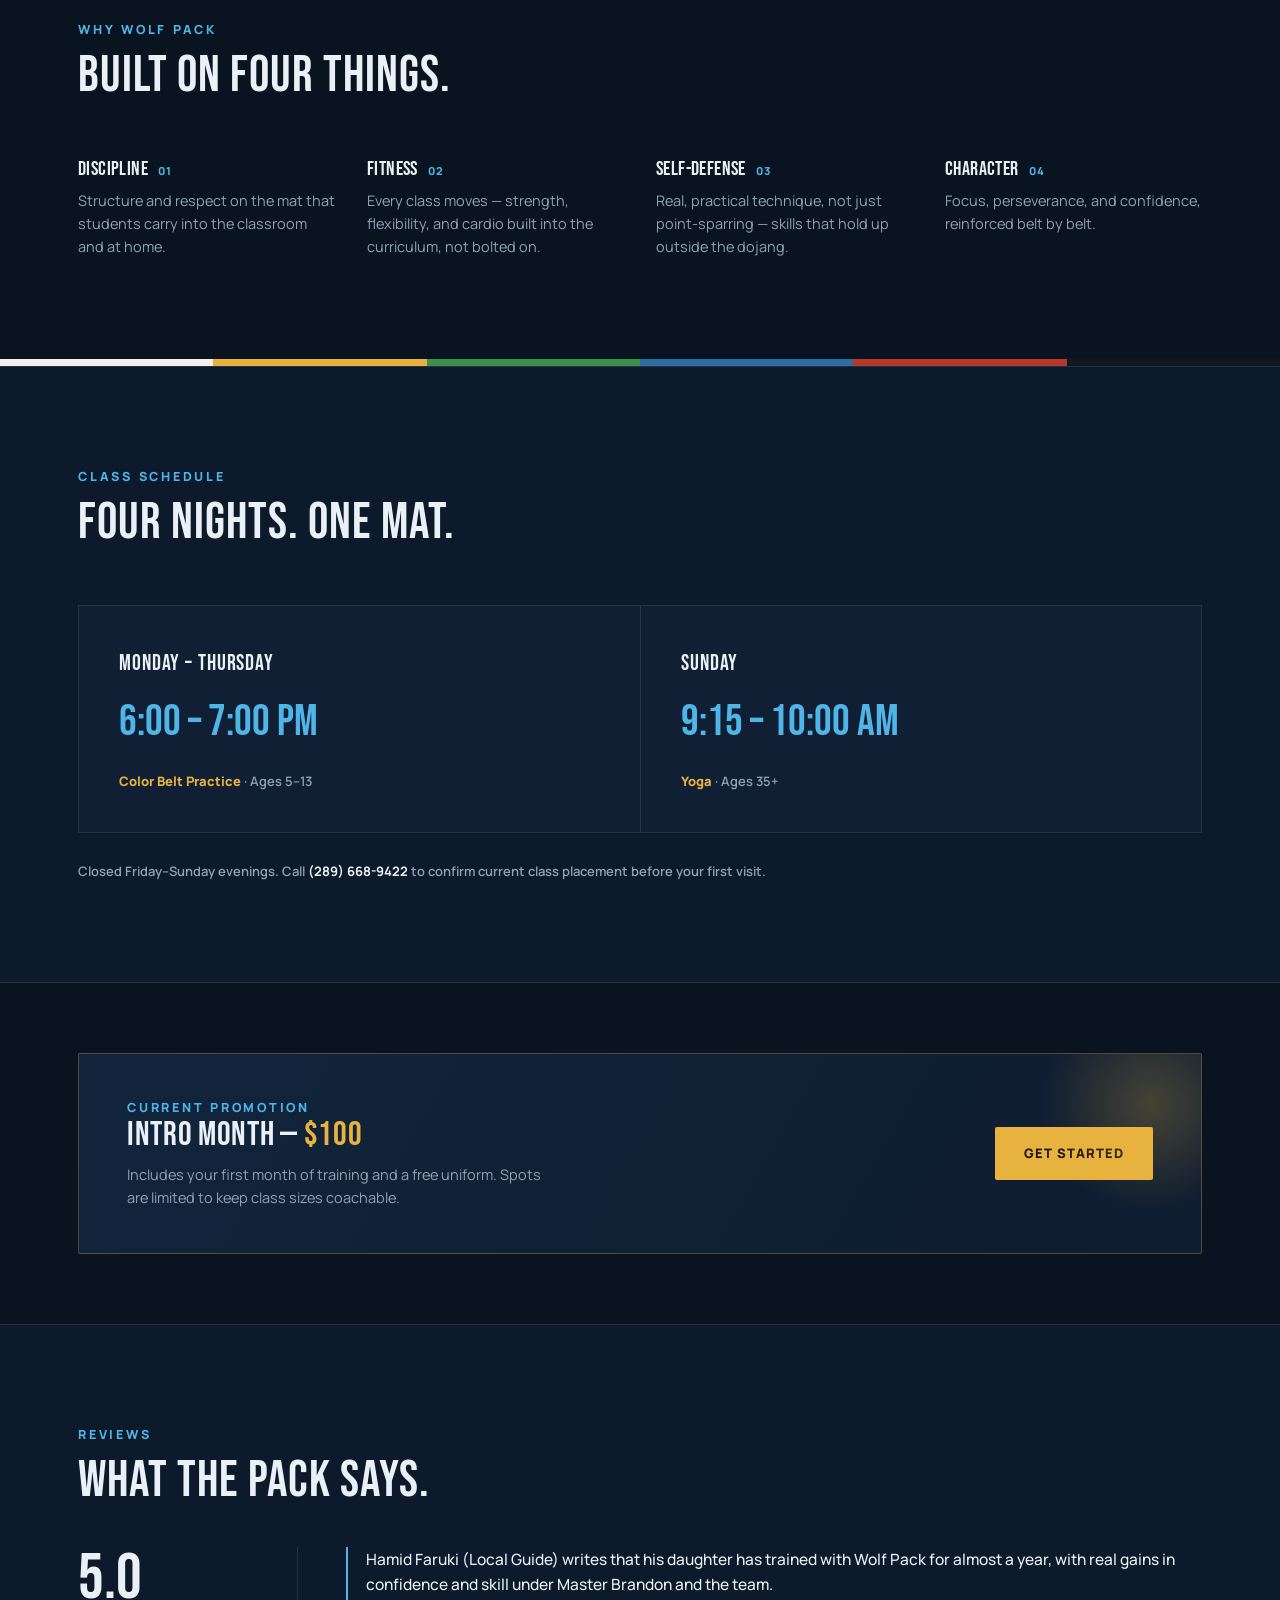
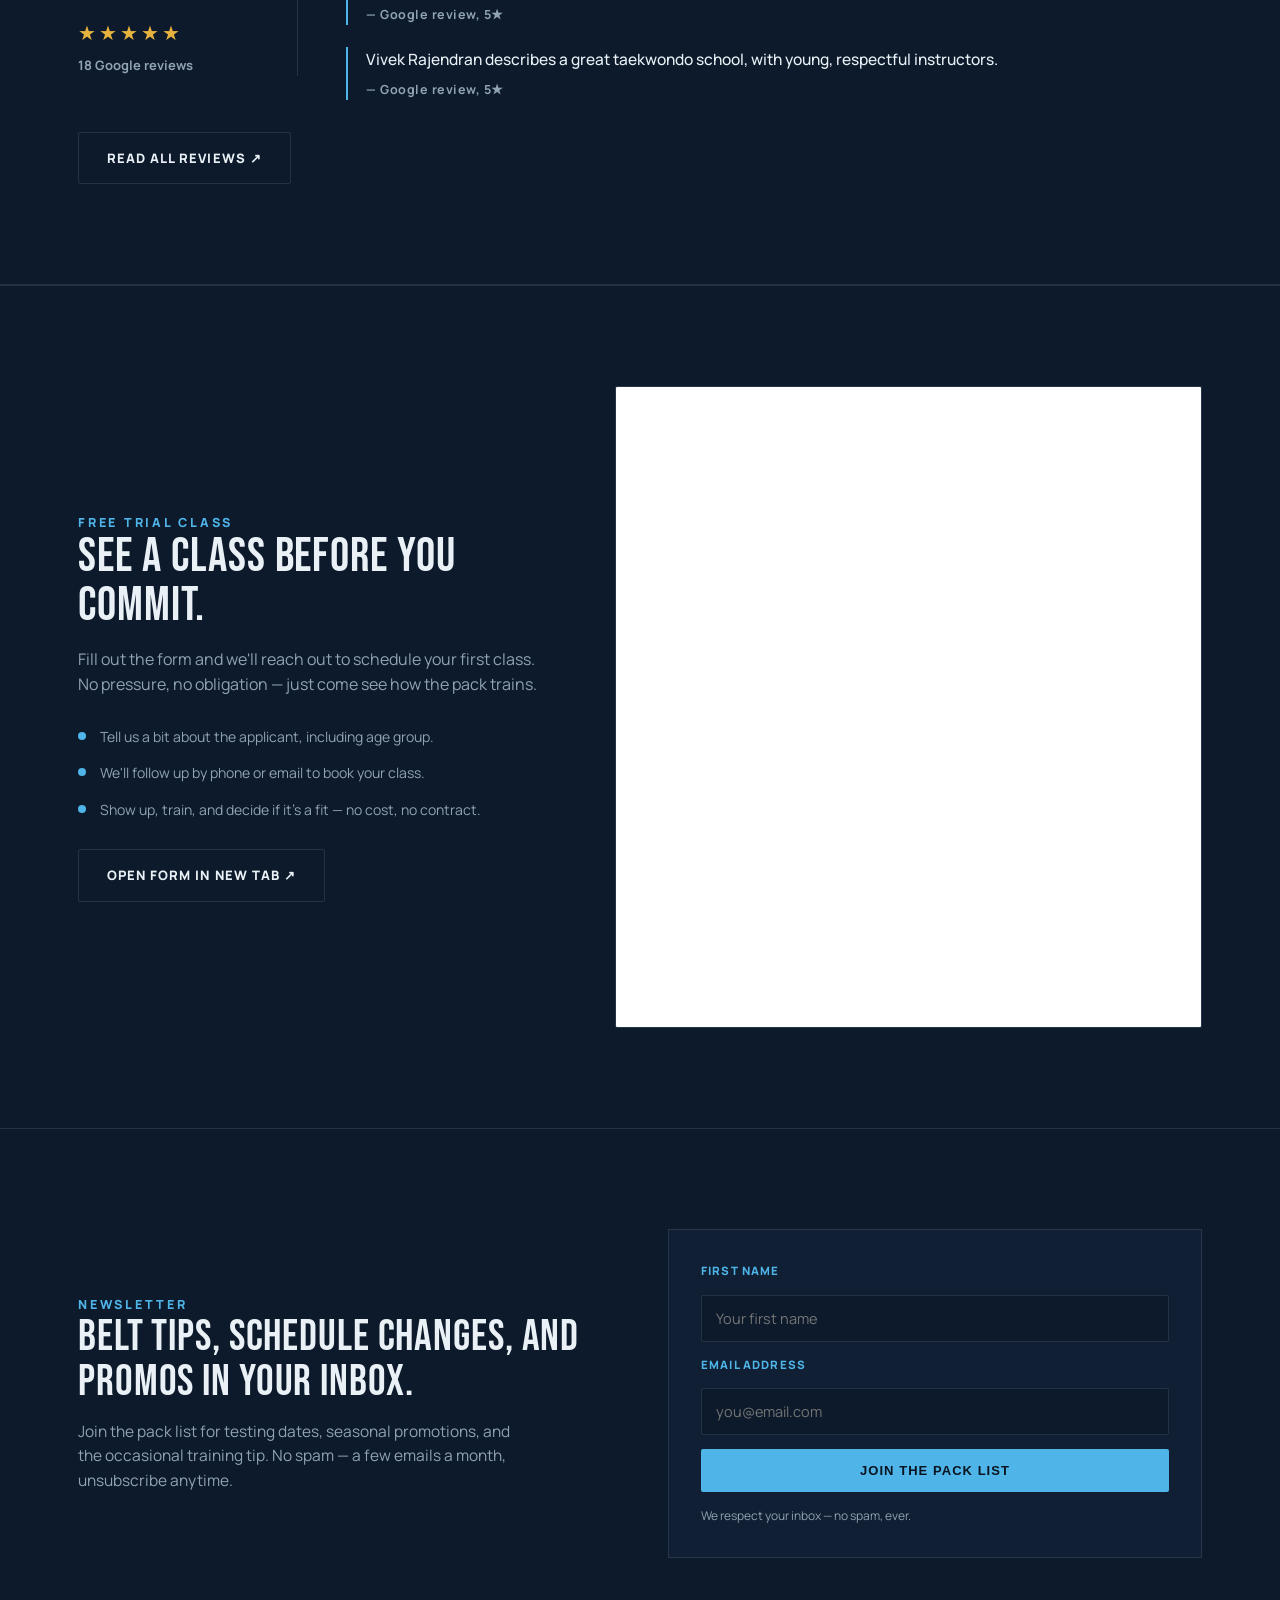
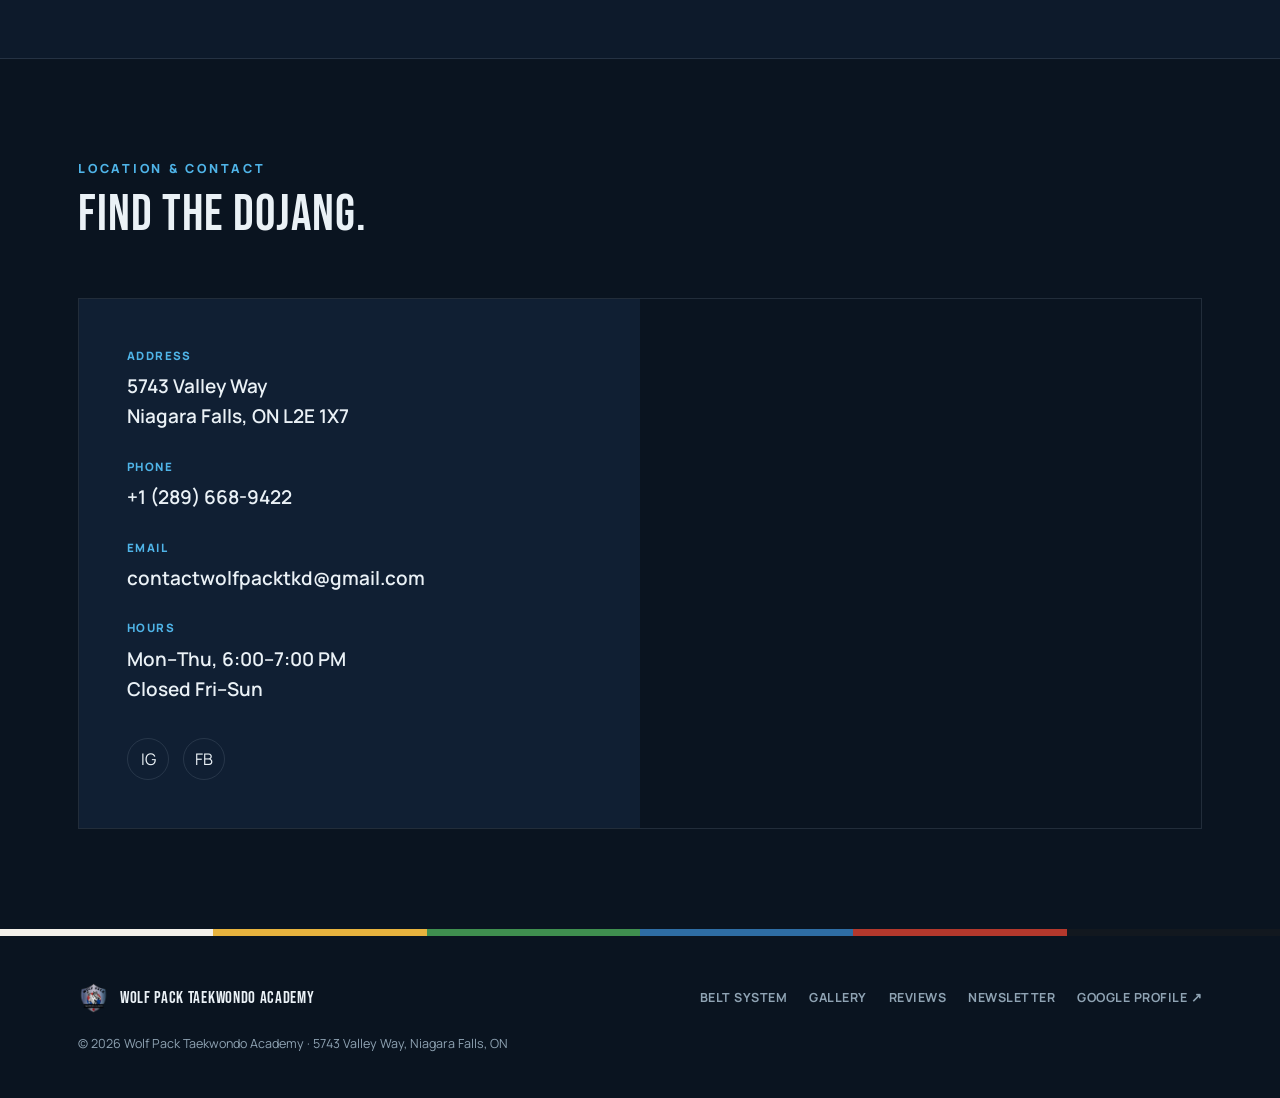
==== commit 56b91b91: "Update index.html" ====
--- a/index.html
+++ b/index.html
@@ -472,12 +472,12 @@
 </section>
 
 <section style="display: flex; flex-direction: row; width: 100%; gap: 8px; overflow-x: auto;">
-  <img src="IMG_0004.jpg" alt="Gallery photo 1" style="flex: 1; height: 200px; object-fit: cover; min-width: 0;" loading="lazy">
-  <img src="IMG_0005.jpg" alt="Gallery photo 2" style="flex: 1; height: 200px; object-fit: cover; min-width: 0;" loading="lazy">
-  <img src="IMG_0006.jpg" alt="Gallery photo 3" style="flex: 1; height: 200px; object-fit: cover; min-width: 0;" loading="lazy">
-  <img src="IMG_0007.jpg" alt="Gallery photo 4" style="flex: 1; height: 200px; object-fit: cover; min-width: 0;" loading="lazy">
-  <img src="IMG_0008.jpg" alt="Gallery photo 5" style="flex: 1; height: 200px; object-fit: cover; min-width: 0;" loading="lazy">
-  <img src="IMG_0009.jpg" alt="Gallery photo 6" style="flex: 1; height: 200px; object-fit: cover; min-width: 0;" loading="lazy">
+  <img src="IMG_0004.jpg" alt="Gallery photo 1" style="flex: 1; height: 600px; object-fit: cover; min-width: 0;" loading="lazy">
+  <img src="IMG_0005.jpg" alt="Gallery photo 2" style="flex: 1; height: 600px; object-fit: cover; min-width: 0;" loading="lazy">
+  <img src="IMG_0006.jpg" alt="Gallery photo 3" style="flex: 1; height: 600px; object-fit: cover; min-width: 0;" loading="lazy">
+  <img src="IMG_0007.jpg" alt="Gallery photo 4" style="flex: 1; height: 600px; object-fit: cover; min-width: 0;" loading="lazy">
+  <img src="IMG_0008.jpg" alt="Gallery photo 5" style="flex: 1; height: 600px; object-fit: cover; min-width: 0;" loading="lazy">
+  <img src="IMG_0009.jpg" alt="Gallery photo 6" style="flex: 1; height: 600px; object-fit: cover; min-width: 0;" loading="lazy">
 </section>
 <section class="values">
   <div class="wrap">
